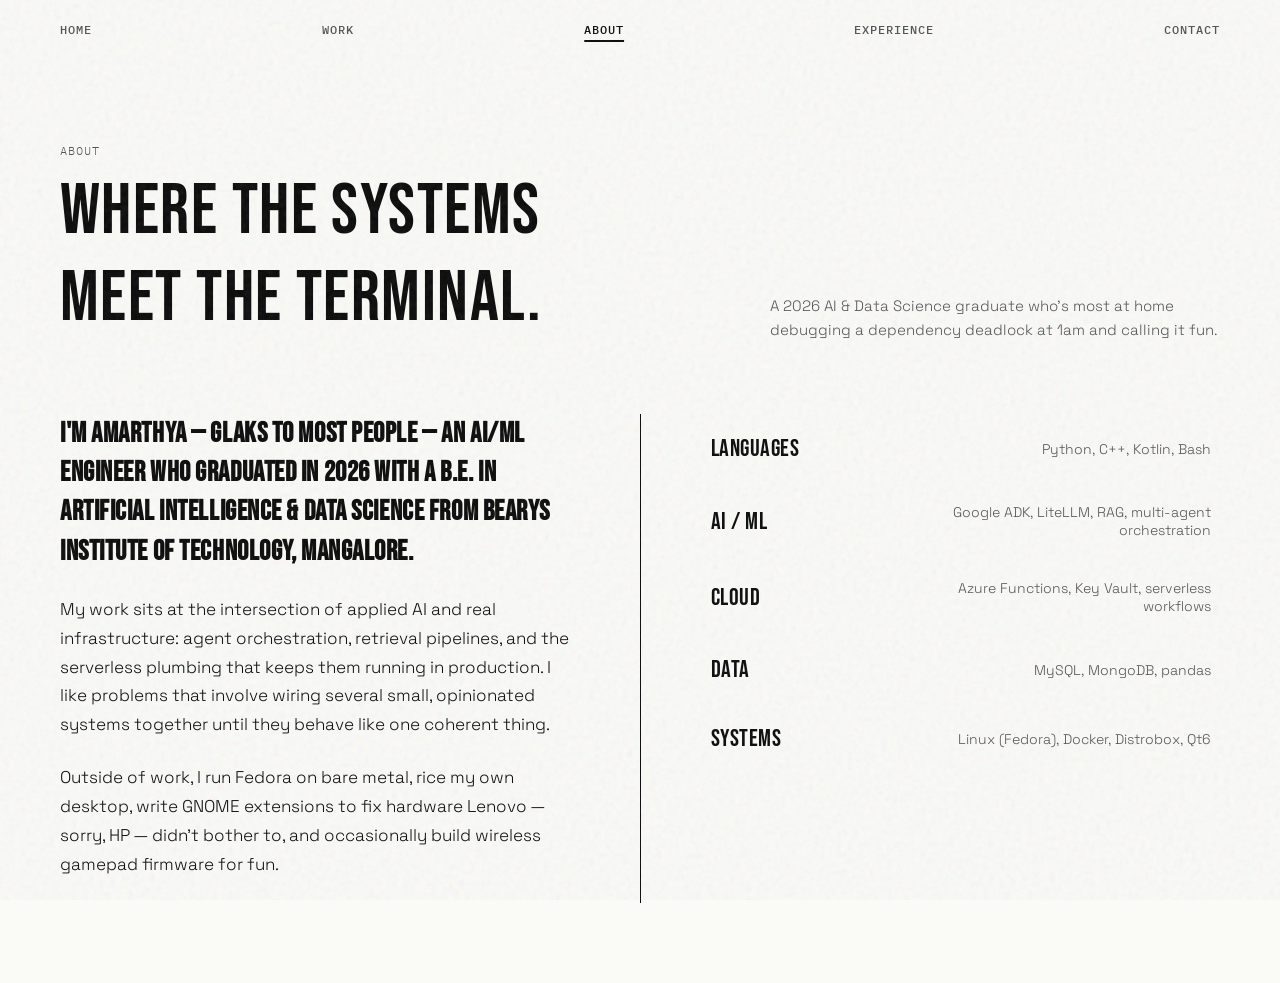
==== about.html @ 0c8e15fa "hide hero motto tagline on desktop viewports, leaving only the name with its springy 3D hover animat" ====
<!DOCTYPE html>
<html lang="en">
<head>
<meta charset="UTF-8">
<meta name="viewport" content="width=device-width, initial-scale=1.0, viewport-fit=cover">
<title>About — Glaks</title>
<meta property="og:title" content="Glaks — About">
<meta property="og:description" content="About Amarthya S. George (Glaks) — AI/ML engineering graduate building systems at Bearys Institute of Technology.">
<meta property="og:type" content="website">
<link rel="preconnect" href="https://fonts.googleapis.com">
<link href="https://fonts.googleapis.com/css2?family=League+Gothic&family=PT+Serif:ital,wght@0,400;0,700;1,400&family=IBM+Plex+Mono:wght@400;500&family=Inter:wght@300;400;500;600&family=Playfair+Display:ital,wght@0,400;0,500;0,600;1,400;1,500&display=swap" rel="stylesheet">
<link rel="stylesheet" href="css/style.css?v=2.1">
<script src="js/main.js" defer></script>
</head>
<body>

<header>
  <nav>
    <div class="nav-mark">Amarthya <span>George</span></div>
    <div class="navlinks">
      <a href="index.html">Home</a>
      <a href="work.html">Work</a>
      <a href="about.html" class="active">About</a>
      <a href="experience.html">Experience</a>
      <a href="contact.html">Contact</a>
      <div class="nav-footer">
        <a href="https://github.com/Amarthya-sg" target="_blank" rel="noopener noreferrer">GitHub</a>
        <a href="https://linkedin.com/in/amarthya-sg" target="_blank" rel="noopener noreferrer">LinkedIn</a>
        <a href="mailto:hello@glaks.dev">Email</a>
      </div>
    </div>
    <button class="menu-btn" aria-label="Toggle navigation menu" aria-expanded="false">
      <span class="menu-line line-top"></span>
      <span class="menu-line line-mid"></span>
      <span class="menu-line line-bot"></span>
    </button>
  </nav>
</header>

<section id="about">
  <div class="sec-head">
    <div>
      <div class="sec-tag">About</div>
      <div class="sec-title">Where the systems<br>meet the terminal.</div>
    </div>
    <p class="sec-desc">A 2026 AI &amp; Data Science graduate who's most at home debugging a dependency deadlock at 1am and calling it fun.</p>
  </div>

  <div class="about-grid">
    <div class="about-copy">
      <p><span class="drop-cap-letter">I</span>'m Amarthya — Glaks to most people — an AI/ML engineer who graduated in 2026 with a B.E. in Artificial Intelligence &amp; Data Science from Bearys Institute of Technology, Mangalore.</p>
      <p>My work sits at the intersection of applied AI and real infrastructure: agent orchestration, retrieval pipelines, and the serverless plumbing that keeps them running in production. I like problems that involve wiring several small, opinionated systems together until they behave like one coherent thing.</p>
      <p>Outside of work, I run Fedora on bare metal, rice my own desktop, write GNOME extensions to fix hardware Lenovo — sorry, HP — didn't bother to, and occasionally build wireless gamepad firmware for fun.</p>
    </div>
    <div class="stack-list">
      <div class="stack-row">
        <span class="name">Languages</span>
        <span class="items">Python, C++, Kotlin, Bash</span>
      </div>
      <div class="stack-row">
        <span class="name">AI / ML</span>
        <span class="items">Google ADK, LiteLLM, RAG, multi-agent orchestration</span>
      </div>
      <div class="stack-row">
        <span class="name">Cloud</span>
        <span class="items">Azure Functions, Key Vault, serverless workflows</span>
      </div>
      <div class="stack-row">
        <span class="name">Data</span>
        <span class="items">MySQL, MongoDB, pandas</span>
      </div>
      <div class="stack-row">
        <span class="name">Systems</span>
        <span class="items">Linux (Fedora), Docker, Distrobox, Qt6</span>
      </div>
    </div>
  </div>
</section>

<footer class="mobile-only-element reveal">
  <span>© 2026 A.S.G.</span>
  <span>Mangaluru, IN</span>
</footer>

</body>
</html>
---- css/style.css ----
@import url('https://fonts.googleapis.com/css2?family=Bebas+Neue&family=Space+Grotesk:wght@300;400;500;600&family=IBM+Plex+Mono:wght@400;500&display=swap');

:root {
  --ink: #0A0A0A;
  --paper: #FAFAF7;
  --paper-alt: #F1F0EB;
  --muted: #525252;
  --body-text: #262626;
  --border: #0A0A0A;
  --border-hairline: #E4E4E0;
  --accent: #FF4500;
}

/* Drop cap reset for desktop viewports */
.drop-cap-letter {
  font-family: inherit !important;
  font-size: inherit !important;
  float: none !important;
  line-height: inherit !important;
  margin: 0 !important;
  color: inherit !important;
  text-transform: none !important;
}

* {
  margin: 0;
  padding: 0;
  box-sizing: border-box;
  border-radius: 0 !important;
  box-shadow: none !important;
}

html {
  scroll-behavior: smooth;
}

body {
  background-color: var(--paper);
  color: var(--ink);
  font-family: 'Space Grotesk', sans-serif;
  font-weight: 300;
  overflow-x: hidden;
  display: flex;
  flex-direction: column;
  min-height: 100vh;
  position: relative;
}

body::before {
  content: "";
  position: fixed;
  inset: 0;
  width: 100%;
  height: 100%;
  opacity: 0.025;
  pointer-events: none;
  z-index: 9999;
  background-image: url("data:image/svg+xml,%3Csvg viewBox='0 0 200 200' xmlns='http://www.w3.org/2000/svg'%3E%3Cfilter id='noiseFilter'%3E%3CfeTurbulence type='fractalNoise' baseFrequency='0.65' numOctaves='3' stitchTiles='stitch'/%3E%3C/filter%3E%3Crect width='100%25' height='100%25' filter='url(%23noiseFilter)'/%3E%3C/svg%3E");
}

.mobile-only-section, .mobile-only-element, .nav-mark {
  display: none;
}

.navlinks a .idx, .nav-footer {
  display: none;
}

/* SCROLL REVEAL */
.reveal {
  opacity: 0;
  transform: translateY(16px);
  transition: opacity 0.7s cubic-bezier(0.19, 1, 0.22, 1), transform 0.7s cubic-bezier(0.19, 1, 0.22, 1);
}

.reveal.in-view {
  opacity: 1;
  transform: translateY(0);
}

@media (prefers-reduced-motion: reduce) {
  .reveal {
    opacity: 1 !important;
    transform: none !important;
    transition: none !important;
  }
}

/* High-density print film grain texture overlay (9% opacity) */
body::before {
  content: "";
  position: fixed;
  inset: 0;
  width: 100%;
  height: 100%;
  opacity: 0.09;
  pointer-events: none;
  z-index: 9999;
  background-image: url("data:image/svg+xml,%3Csvg viewBox='0 0 200 200' xmlns='http://www.w3.org/2000/svg'%3E%3Cfilter id='noiseFilter'%3E%3CfeTurbulence type='fractalNoise' baseFrequency='0.8' numOctaves='3' stitchTiles='stitch'/%3E%3C/filter%3E%3Crect width='100%25' height='100%25' filter='url(%23noiseFilter)'/%3E%3C/svg%3E");
}

/* Global focus outlines */
*:focus {
  outline: none;
}
*:focus-visible {
  outline: 3px solid var(--ink) !important;
  outline-offset: 2px !important;
}

a {
  color: inherit;
  text-decoration: none;
}

.wrap {
  padding: 0 60px;
}

/* Structural outer frame (Removed) */
.frame {
  display: none;
}

/* HEADER & NAVIGATION */
header {
  position: sticky;
  top: 0;
  z-index: 80;
  background: var(--paper);
}

nav {
  display: flex;
  justify-content: space-between;
  align-items: center;
  padding: 22px 60px;
  position: relative;
}

.navlinks {
  display: flex;
  justify-content: space-between;
  width: 100%;
  align-items: center;
}

.navlinks a {
  font-family: 'IBM Plex Mono', monospace;
  font-size: 12px;
  font-weight: 500;
  text-transform: uppercase;
  letter-spacing: 0.08em;
  color: var(--muted);
  position: relative;
  padding-bottom: 4px;
  display: inline-block;
  transition: transform 0.3s cubic-bezier(0.16, 1, 0.3, 1), color 0.2s ease;
}

.navlinks a:hover {
  color: var(--ink);
  transform: translateY(-4px);
}

.navlinks a::after {
  content: '';
  position: absolute;
  left: 0;
  bottom: 0;
  width: 0;
  height: 2px;
  background: var(--ink);
  transition: width 0.2s ease-out;
}

.navlinks a:hover::after {
  width: 100%;
}

.navlinks a.active {
  color: var(--ink);
  text-decoration: underline;
  text-underline-offset: 6px;
  text-decoration-thickness: 2px;
}

.navlinks a.active::after {
  display: none;
}

.nav-cta {
  font-family: 'IBM Plex Mono', monospace;
  font-size: 12px;
  font-weight: 500;
  text-transform: uppercase;
  letter-spacing: 0.08em;
  border: 2px solid var(--border);
  padding: 10px 20px;
  background: transparent;
  color: var(--ink);
  display: inline-block;
  transition: transform 0.3s cubic-bezier(0.16, 1, 0.3, 1), background 0.15s ease, color 0.15s ease;
}

.nav-cta:hover {
  background: var(--ink);
  color: var(--paper);
  transform: translateY(-4px);
}

.menu-btn {
  display: none;
  background: none;
  border: none;
  font-size: 24px;
  cursor: pointer;
  color: var(--ink);
  padding: 12px;
  margin-right: -12px;
  line-height: 1;
  z-index: 101;
}

.nav-cta-mobile {
  display: none;
}

/* LAYOUT & SECTIONS */
section {
  padding: 80px 60px;
  width: 100%;
  position: relative;
  flex: 1;
  display: flex;
  flex-direction: column;
  justify-content: center;
}

.sec-head {
  display: flex;
  justify-content: space-between;
  align-items: flex-end;
  margin-bottom: 56px;
  gap: 24px;
  flex-wrap: wrap;
  padding-bottom: 16px;
}

.sec-tag {
  font-family: 'IBM Plex Mono', monospace;
  font-size: 12px;
  color: var(--muted);
  margin-bottom: 10px;
  letter-spacing: 0.08em;
  text-transform: uppercase;
}

.sec-title {
  font-family: 'Bebas Neue', sans-serif;
  font-size: clamp(2.5rem, 6vw, 4.5rem);
  letter-spacing: 0.02em;
  text-transform: uppercase;
  display: inline-block;
  transition: transform 0.3s cubic-bezier(0.16, 1, 0.3, 1);
  transform-style: preserve-3d;
}

.sec-title:hover {
  transform: translateY(-8px) scale(1.02);
}

.sec-desc {
  max-width: 450px;
  font-size: 15px;
  color: var(--muted);
  line-height: 1.6;
}

/* CENTERED HERO */
.hero-center-container {
  flex: 1;
  display: flex;
  flex-direction: column;
  justify-content: center;
  align-items: center;
  text-align: center;
  padding: 80px 60px;
  min-height: calc(100vh - 160px);
  perspective: 1200px;
  transform-style: preserve-3d;
}

.hero-name {
  font-family: 'Bebas Neue', sans-serif;
  font-size: clamp(3rem, 11vw, 9rem);
  line-height: 0.95;
  letter-spacing: 0.02em;
  text-transform: uppercase;
  color: var(--ink);
  margin-bottom: 24px;
  position: relative;
  transform-style: preserve-3d;
}

.hero-name span {
  display: inline-block;
  transition: transform 0.3s cubic-bezier(0.16, 1, 0.3, 1);
  transform-style: preserve-3d;
}

.hero-name .word {
  display: inline-block;
  white-space: nowrap;
  transform-style: preserve-3d;
}

.hero-name .space {
  display: inline-block;
}

.hero-name span:not(.space):hover {
  transform: translateY(-20px) scale(1.18) translateZ(35px);
}

.hero-name::after {
  content: attr(data-text);
  position: absolute;
  left: 0;
  top: 0;
  width: 100%;
  color: transparent;
  text-shadow: 0 0 16px rgba(10, 10, 10, 0.45);
  transform-origin: 50% 100%;
  transform: rotateX(75deg) scaleY(2.0);
  filter: blur(5px);
  opacity: 0.65;
  pointer-events: none;
  z-index: -1;
}

.hero-motto {
  font-family: 'IBM Plex Mono', monospace;
  font-size: clamp(10px, 2.5vw, 12px);
  text-transform: uppercase;
  letter-spacing: 0.15em;
  color: var(--muted);
  max-width: 720px;
  line-height: 1.65;
}

/* ABOUT SECTION */
.about-grid {
  display: grid;
  grid-template-columns: 1fr 1fr;
  gap: 0;
}

.about-copy {
  max-width: 65ch; /* cap prose lines */
  padding-right: 70px;
}

.about-copy p {
  font-size: 17px;
  line-height: 1.7;
  color: var(--ink);
  margin-bottom: 24px;
}

.about-copy p:first-child {
  font-size: 28px;
  font-weight: 600;
  line-height: 1.4;
  font-family: 'Bebas Neue', sans-serif;
  text-transform: uppercase;
  letter-spacing: 0.02em;
}

.stack-list {
  display: flex;
  flex-direction: column;
  border-left: 1px solid var(--border);
  padding-left: 70px;
}

.stack-row {
  display: grid;
  grid-template-columns: 160px 1fr;
  align-items: center;
  padding: 20px 0;
  gap: 20px;
}

.stack-row .num {
  font-family: 'IBM Plex Mono', monospace;
  font-size: 11px;
  color: var(--muted);
  letter-spacing: 0.08em;
}

.stack-row .name {
  font-family: 'Bebas Neue', sans-serif;
  font-size: 24px;
  text-transform: uppercase;
  letter-spacing: 0.02em;
}

.stack-row .items {
  font-size: 14px;
  color: var(--muted);
  text-align: right;
  max-width: 320px;
}

/* WORK SECTION */
.work-list {
  display: flex;
  flex-direction: column;
  gap: 16px;
}

.work-item {
  display: grid;
  grid-template-columns: auto 1.5fr 2fr 1fr;
  gap: 40px;
  align-items: center;
  padding: 24px 20px;
  transition: background 0.15s ease-out, color 0.15s ease-out;
}

/* Signature Monochrome Instant Inversion on Hover */
.work-item:hover {
  background: var(--ink);
  color: var(--paper);
  transition: none; /* instant hard cut */
}

.work-item:hover .work-desc,
.work-item:hover .work-tags,
.work-item:hover .work-idx {
  color: var(--paper-alt);
}

.work-idx {
  font-family: 'IBM Plex Mono', monospace;
  font-size: 12px;
  color: var(--muted);
  letter-spacing: 0.08em;
}

.work-name {
  font-family: 'Bebas Neue', sans-serif;
  font-size: clamp(1.6rem, 2.4vw, 2.2rem);
  text-transform: uppercase;
  letter-spacing: 0.02em;
  display: flex;
  flex-direction: column;
  gap: 4px;
}

.work-name span {
  font-family: 'IBM Plex Mono', monospace;
  font-size: 11px;
  font-weight: 400;
  color: var(--muted);
  text-transform: uppercase;
  letter-spacing: 0.08em;
}

.work-item:hover .work-name span {
  color: var(--paper-alt);
}

.work-desc {
  font-size: 15px;
  line-height: 1.6;
  color: var(--muted);
  max-width: 55ch;
}

.work-tags {
  display: flex;
  flex-wrap: wrap;
  gap: 8px;
  font-family: 'IBM Plex Mono', monospace;
  font-size: 11px;
  color: var(--muted);
  text-transform: uppercase;
  letter-spacing: 0.08em;
}

.work-tags span::after {
  content: ' /';
  margin-left: 8px;
}

.work-tags span:last-child::after {
  content: '';
}

/* EXPERIENCE SECTION */
.exp-card {
  background: var(--paper-alt);
  padding: 40px;
  margin-bottom: 40px;
}

.exp-top {
  display: flex;
  justify-content: space-between;
  align-items: flex-start;
  margin-bottom: 24px;
  padding-bottom: 16px;
}

.exp-role {
  font-family: 'Bebas Neue', sans-serif;
  font-size: 26px;
  text-transform: uppercase;
  letter-spacing: 0.02em;
  line-height: 1.3;
}

.exp-org {
  font-family: 'IBM Plex Mono', monospace;
  font-size: 12px;
  color: var(--muted);
  text-transform: uppercase;
  letter-spacing: 0.08em;
}

.exp-date {
  font-family: 'IBM Plex Mono', monospace;
  font-size: 12px;
  color: var(--muted);
  letter-spacing: 0.08em;
}

.exp-list {
  list-style: none;
}

.exp-list li {
  font-size: 16px;
  line-height: 1.65;
  margin-bottom: 14px;
  position: relative;
  padding-left: 24px;
}

.exp-list li::before {
  content: '—';
  position: absolute;
  left: 0;
  color: var(--ink);
}

.edu-strip {
  display: grid;
  grid-template-columns: 1fr 1fr;
  gap: 40px;
  padding-top: 40px;
}

.edu-block h4 {
  font-family: 'Bebas Neue', sans-serif;
  font-size: 24px;
  text-transform: uppercase;
  letter-spacing: 0.02em;
  margin-bottom: 8px;
}

.edu-block p {
  font-family: 'IBM Plex Mono', monospace;
  font-size: 12px;
  color: var(--muted);
  text-transform: uppercase;
  letter-spacing: 0.08em;
}

/* CONTACT SECTION */
.contact-wrap {
  text-align: center;
  padding-top: 100px;
  padding-bottom: 100px;
}

.contact-wrap .sec-tag {
  display: flex;
  justify-content: center;
}

.contact-title {
  font-family: 'Bebas Neue', sans-serif;
  font-size: clamp(2.25rem, 8vw, 7rem);
  line-height: 0.95;
  letter-spacing: 0.01em;
  text-transform: uppercase;
  max-width: 850px;
  margin: 0 auto 56px;
  display: inline-block;
  transition: transform 0.3s cubic-bezier(0.16, 1, 0.3, 1);
  transform-style: preserve-3d;
}

.contact-title:hover {
  transform: translateY(-12px) scale(1.02);
}

.contact-links {
  display: flex;
  justify-content: center;
  gap: 24px;
  flex-wrap: wrap;
}

.contact-links a {
  font-family: 'IBM Plex Mono', monospace;
  font-size: 13px;
  font-weight: 500;
  text-transform: uppercase;
  letter-spacing: 0.08em;
  padding: 8px 12px;
  transition: background 0.15s ease, color 0.15s ease;
}

.contact-links a:hover {
  background: var(--ink);
  color: var(--paper);
  transition: none; /* instant inversion */
}

/* RESPONSIVE OVERRIDES */
@media (max-width: 900px) {
  header, nav, .hero, section, .mobile-only-section {
    padding-left: 24px !important;
    padding-right: 24px !important;
  }

  header {
    padding-top: 20px !important;
    padding-bottom: 20px !important;
  }

  section {
    padding-top: 36px !important;
    padding-bottom: 40px !important;
  }

  .mobile-only-section {
    display: block !important;
    border-bottom: 1px solid var(--border-hairline);
    padding-top: var(--space-7) !important;
    padding-bottom: var(--space-7) !important;
  }

  .mobile-only-section:last-of-type {
    border-bottom: none;
  }

  .mobile-only-element {
    display: block !important;
  }

  .mobile-only-element.hero-meta {
    display: flex !important;
  }

  .frame {
    display: none;
  }

  /* Header Branding Mark */
  .nav-mark {
    display: block;
    font-family: 'Playfair Display', serif;
    font-size: 17px;
    font-weight: 500;
    letter-spacing: 0.01em;
  }

  .nav-mark span {
    color: var(--muted-2);
    font-style: italic;
    font-weight: 400;
  }

  /* Fullscreen Overlay Mobile Menu */
  .menu-btn {
    display: flex;
    flex-direction: column;
    justify-content: center;
    align-items: center;
    background: none;
    border: none;
    cursor: pointer;
    color: var(--ink);
    padding: 10px;
    margin-right: -10px;
    z-index: 101;
    width: 44px;
    height: 44px;
    gap: 4px;
  }

  .menu-line {
    display: block;
    width: 22px;
    height: 1.5px;
    background-color: var(--ink);
    transition: transform 0.3s var(--ease), opacity 0.25s ease, background-color 0.3s ease;
  }

  .menu-btn[aria-expanded="true"] .menu-line {
    background-color: var(--ink) !important;
  }

  .menu-btn[aria-expanded="true"] .line-top {
    transform: translateY(5.5px) rotate(45deg);
  }
  .menu-btn[aria-expanded="true"] .line-mid {
    opacity: 0;
  }
  .menu-btn[aria-expanded="true"] .line-bot {
    transform: translateY(-5.5px) rotate(-45deg);
  }

  .navlinks {
    display: none;
    flex-direction: column;
    position: fixed;
    inset: 0;
    width: 100vw;
    height: 100dvh;
    background: var(--paper);
    color: var(--ink);
    justify-content: center;
    z-index: 100;
    padding: 32px;
  }

  .navlinks.active {
    display: flex;
  }

  .navlinks a {
    font-family: 'Playfair Display', serif !important;
    font-weight: 500 !important;
    font-style: italic !important;
    font-size: clamp(2.1rem, 10vw, 3rem) !important;
    letter-spacing: 0 !important;
    color: rgba(10, 10, 10, 0.6) !important;
    padding: 12px 0 !important;
    border-bottom: 1px solid var(--border-hairline) !important;
    position: relative !important;
    text-transform: none !important;
    opacity: 0;
    transform: translateY(12px);
    transition: opacity 0.5s var(--ease), transform 0.5s var(--ease), color 0.2s ease !important;
  }

  .navlinks a:first-of-type {
    padding-top: 0 !important;
  }

  .navlinks.active a {
    opacity: 1 !important;
    transform: translateY(0) !important;
  }

  .navlinks.active a:nth-child(1) { transition-delay: 0.05s !important; }
  .navlinks.active a:nth-child(2) { transition-delay: 0.10s !important; }
  .navlinks.active a:nth-child(3) { transition-delay: 0.15s !important; }
  .navlinks.active a:nth-child(4) { transition-delay: 0.20s !important; }
  .navlinks.active a:nth-child(5) { transition-delay: 0.25s !important; }

  .navlinks a .idx {
    display: none !important;
  }

  .navlinks a.active {
    color: var(--ink) !important;
    text-decoration: underline !important;
    text-underline-offset: 6px !important;
    text-decoration-thickness: 2px !important;
  }

  .nav-footer {
    display: none !important;
  }

  .nav-footer a {
    font-family: 'IBM Plex Mono', monospace;
    font-size: 10.5px;
    text-transform: uppercase;
    letter-spacing: 0.12em;
    color: rgba(255, 255, 255, 0.5);
  }

  /* Section Header Overrides */
  .sec-tag {
    font-family: 'IBM Plex Mono', monospace !important;
    font-size: 10.5px !important;
    color: var(--ink) !important;
    margin-bottom: 16px !important;
    letter-spacing: 0.16em !important;
    text-transform: uppercase !important;
    display: flex !important;
    align-items: center !important;
    gap: 9px !important;
  }

  .sec-tag::before {
    content: '' !important;
    width: 7px !important;
    height: 7px !important;
    background: var(--ink) !important;
    flex-shrink: 0 !important;
    display: inline-block !important;
  }

  .sec-title {
    font-family: 'Playfair Display', serif !important;
    font-weight: 500 !important;
    font-size: clamp(2rem, 8.5vw, 2.9rem) !important;
    letter-spacing: -0.01em !important;
    line-height: 1.12 !important;
    text-transform: none !important;
    transform: none !important;
  }

  .sec-title em {
    font-style: italic !important;
    font-weight: 400 !important;
    color: var(--muted) !important;
  }

  .sec-desc {
    margin-top: 22px !important;
    font-size: 15px !important;
    color: var(--muted) !important;
    line-height: 1.65 !important;
    max-width: 46ch !important;
    font-weight: 300 !important;
  }

  /* Hero Section Overrides */
  @keyframes hero-fade-in {
    from {
      opacity: 0;
      transform: translateY(16px);
    }
    to {
      opacity: 1;
      transform: translateY(0);
    }
  }

  .hero-center-container {
    flex: 1 !important;
    min-height: auto !important;
    display: flex !important;
    flex-direction: column !important;
    justify-content: center !important;
    padding: 48px 28px 8px !important;
    text-align: left !important;
    align-items: flex-start !important;
  }

  .hero-center-container > * {
    animation: hero-fade-in 0.8s cubic-bezier(0.19, 1, 0.22, 1) both;
  }

  .hero-center-container .hero-eyebrow { animation-delay: 0.1s; }
  .hero-center-container .hero-name { animation-delay: 0.2s; }
  .hero-center-container .hero-chips { animation-delay: 0.3s; }
  .hero-center-container .hero-rule { animation-delay: 0.4s; }
  .hero-center-container .hero-motto { animation-delay: 0.5s; }

  .hero-rule, .hero-motto {
    display: none !important;
  }

  .hero-eyebrow {
    display: flex !important;
    font-family: 'IBM Plex Mono', monospace;
    font-size: 11px !important;
    text-transform: uppercase;
    letter-spacing: 0.2em;
    color: var(--muted);
    margin-bottom: 12px;
    align-items: center;
    gap: 9px;
  }

  .hero-chips {
    display: flex !important;
    flex-wrap: wrap;
    gap: 8px;
    margin-top: 16px;
    width: 100%;
  }

  .hero-chips span {
    font-family: 'IBM Plex Mono', monospace;
    font-size: 10px !important;
    text-transform: uppercase;
    letter-spacing: 0.05em;
    color: var(--muted);
    background: var(--paper-alt);
    padding: 4px 8px;
    border: 1px solid var(--border-hairline);
  }
  .hero-eyebrow::before {
    display: none !important;
  }

  .hero-name {
    font-family: 'Bebas Neue', sans-serif !important;
    font-weight: 400 !important;
    font-size: clamp(3.2rem, 15vw, 5.5rem) !important;
    line-height: 0.95 !important;
    letter-spacing: 0.02em !important;
    color: var(--ink) !important;
    text-transform: uppercase !important;
    margin-bottom: 0 !important;
    white-space: normal !important;
    transform: none !important;
    text-shadow: none !important;
  }

  .hero-name span {
    transform: none !important;
  }
  
  .hero-name .word {
    display: inline-block !important;
  }
  
  .hero-name .space {
    display: inline-block !important;
  }

  .hero-name .word:nth-child(5) {
    display: block !important;
  }

  .hero-name .space:nth-child(4) {
    display: none !important;
  }

  .hero-name span:hover {
    transform: none !important;
  }

  .hero-name::after {
    display: none !important;
  }

  .hero-rule {
    display: none !important;
  }

  .hero-motto {
    font-family: 'Inter', sans-serif !important;
    font-size: 16.5px !important;
    line-height: 1.7 !important;
    color: var(--muted) !important;
    max-width: 36ch !important;
    font-weight: 300 !important;
    text-transform: none !important;
    letter-spacing: 0 !important;
    margin-top: 0 !important;
    text-align: left !important;
  }

  .hero-motto strong {
    color: var(--ink);
    font-weight: 500;
  }

  .hero-meta {
    display: flex !important;
    gap: 20px !important;
    margin-top: 24px !important;
    padding-top: 16px !important;
    border-top: 1px solid var(--border-hairline) !important;
    width: 100% !important;
    justify-content: space-between !important;
  }

  .hero-meta-item {
    font-family: 'IBM Plex Mono', monospace;
    text-align: left;
  }

  .hero-meta-item .num {
    font-family: 'Playfair Display', serif;
    font-weight: 500;
    font-size: 24px;
    letter-spacing: -0.01em;
    display: block;
  }

  .hero-meta-item .label {
    font-size: 9.5px;
    color: var(--muted-2);
    text-transform: uppercase;
    letter-spacing: 0.06em;
    margin-top: 5px;
    display: block;
    white-space: nowrap !important;
  }

  .hero-scroll-cue {
    display: none !important;
  }

  /* About Section overrides */
  .about-grid {
    grid-template-columns: 1fr;
    gap: 40px;
  }

  .about-copy p {
    font-size: 16px !important;
    line-height: 1.75 !important;
    color: var(--muted) !important;
    margin-bottom: 22px !important;
    font-weight: 300 !important;
  }

  .about-copy p strong {
    color: var(--ink);
    font-weight: 600;
  }

  .about-copy p:first-child {
    font-family: 'Inter', sans-serif !important;
    font-size: 18px !important;
    font-weight: 300 !important;
    line-height: 1.65 !important;
    color: var(--muted) !important;
    letter-spacing: 0 !important;
    text-transform: none !important;
  }

  .about-copy {
    padding-right: 0 !important;
  }

  .stack-list {
    margin-top: var(--space-6);
    display: flex;
    flex-direction: column;
    border-left: none !important;
    padding-left: 0 !important;
  }

  .stack-row {
    display: grid !important;
    grid-template-columns: 92px 1fr !important;
    gap: 16px !important;
    padding: 19px 0 !important;
    border-top: 1px solid var(--border-hairline) !important;
  }

  .stack-list .stack-row:last-child {
    border-bottom: 1px solid var(--border-hairline) !important;
  }

  .stack-row .name {
    font-family: 'IBM Plex Mono', monospace !important;
    font-size: 10.5px !important;
    text-transform: uppercase !important;
    letter-spacing: 0.08em !important;
    color: var(--muted-2) !important;
    padding-top: 3px !important;
  }

  .stack-row .items {
    font-size: 14.5px !important;
    line-height: 1.6 !important;
    color: var(--ink) !important;
    font-weight: 400 !important;
    text-align: left !important;
  }

  /* Work Section Overrides */
  .work-list {
    display: flex;
    flex-direction: column;
  }

  .work-item {
    display: block !important;
    padding: 32px 0 !important;
    border-top: 1px solid var(--border-hairline) !important;
    position: relative !important;
    transition: padding-left 0.3s var(--ease), background-color 0.3s var(--ease) !important;
    grid-template-columns: none !important;
    background: transparent !important;
    color: var(--ink) !important;
  }

  .work-list .work-item:last-child {
    border-bottom: 1px solid var(--border-hairline) !important;
  }

  .work-item:hover {
    background: transparent !important;
    color: var(--ink) !important;
  }

  .work-item:active {
    padding-left: 12px !important;
    background: var(--paper-alt) !important;
  }

  .work-idx {
    font-family: 'IBM Plex Mono', monospace !important;
    font-size: 10.5px !important;
    color: var(--muted-2) !important;
    letter-spacing: 0.06em !important;
    display: block !important;
    margin-bottom: 12px !important;
  }

  .work-name {
    font-family: 'Playfair Display', serif !important;
    font-weight: 500 !important;
    font-size: clamp(1.3rem, 5.2vw, 1.55rem) !important;
    letter-spacing: -0.005em !important;
    line-height: 1.25 !important;
    margin-bottom: 14px !important;
    text-transform: none !important;
    display: flex !important;
    flex-direction: column !important;
    gap: 4px !important;
  }

  .work-name span {
    font-family: 'IBM Plex Mono', monospace !important;
    font-size: 9.5px !important;
    font-weight: 400 !important;
    color: var(--accent) !important;
    text-transform: uppercase !important;
    letter-spacing: 0.1em !important;
  }

  .work-desc {
    font-size: 14.5px !important;
    line-height: 1.65 !important;
    color: var(--muted) !important;
    max-width: 56ch !important;
    margin-bottom: 18px !important;
    font-weight: 300 !important;
  }

  .work-tags {
    display: flex !important;
    flex-wrap: wrap !important;
    gap: 8px !important;
    font-family: 'IBM Plex Mono', monospace !important;
    font-size: 10px !important;
    color: var(--muted) !important;
    text-transform: uppercase !important;
    letter-spacing: 0.06em !important;
  }

  .work-tags span {
    border: 1px solid var(--border-soft) !important;
    padding: 6px 11px !important;
  }

  .work-tags span::after {
    content: none !important;
  }

  /* Experience Section Overrides */
  .exp-card {
    border: 1px solid var(--border-soft) !important;
    padding: 30px 26px !important;
    margin-bottom: 22px !important;
    background: var(--paper-alt) !important;
  }

  .exp-top {
    display: flex !important;
    flex-direction: row !important;
    justify-content: space-between !important;
    align-items: flex-start !important;
    margin-bottom: 22px !important;
    padding-bottom: 20px !important;
    border-bottom: 1px solid var(--border-soft) !important;
    gap: 16px !important;
  }

  .exp-role {
    font-family: 'Playfair Display', serif !important;
    font-weight: 500 !important;
    font-size: 20px !important;
    letter-spacing: -0.005em !important;
    line-height: 1.3 !important;
    margin-bottom: 6px !important;
    text-transform: none !important;
  }

  .exp-org {
    font-family: 'IBM Plex Mono', monospace !important;
    font-size: 11.5px !important;
    color: var(--muted) !important;
    text-transform: uppercase !important;
  }

  .exp-date {
    font-family: 'IBM Plex Mono', monospace !important;
    font-size: 10.5px !important;
    color: var(--muted-2) !important;
    text-transform: uppercase !important;
    letter-spacing: 0.06em !important;
    margin-top: 12px !important;
    display: inline-block !important;
  }

  .exp-list li {
    font-size: 14.5px !important;
    line-height: 1.65 !important;
    margin-bottom: 13px !important;
    padding-left: 20px !important;
    position: relative !important;
    color: var(--ink) !important;
    font-weight: 300 !important;
  }

  .exp-list li::before {
    content: '' !important;
    position: absolute !important;
    left: 0 !important;
    top: 9px !important;
    width: 6px !important;
    height: 1px !important;
    background: var(--accent) !important;
  }

  .edu-strip {
    display: flex !important;
    flex-direction: column !important;
    gap: 26px !important;
    margin-top: var(--space-5) !important;
    grid-template-columns: none !important;
  }

  .edu-block {
    padding-top: 20px !important;
    border-top: 1px solid var(--border-hairline) !important;
  }

  .edu-block h4 {
    font-family: 'Playfair Display', serif !important;
    font-weight: 500 !important;
    font-size: 16px !important;
    letter-spacing: -0.005em !important;
    margin-bottom: 7px !important;
    text-transform: none !important;
  }

  .edu-block p {
    font-family: 'IBM Plex Mono', monospace !important;
    font-size: 11px !important;
    color: var(--muted-2) !important;
    letter-spacing: 0.02em !important;
    text-transform: none !important;
  }

  /* Contact Section Overrides */
  .contact-wrap {
    padding-top: var(--space-7) !important;
    padding-bottom: var(--space-7) !important;
    text-align: left !important;
  }

  .contact-wrap .sec-tag {
    display: flex !important;
    justify-content: flex-start !important;
  }

  .contact-title {
    font-family: 'Playfair Display', serif !important;
    font-weight: 500 !important;
    font-size: clamp(2.1rem, 9.5vw, 3.2rem) !important;
    line-height: 1.15 !important;
    letter-spacing: -0.01em !important;
    margin-bottom: var(--space-6) !important;
    text-transform: none !important;
    transform: none !important;
  }

  .contact-title em {
    font-style: italic !important;
    font-weight: 400 !important;
    color: var(--accent) !important;
  }

  .contact-links {
    display: flex !important;
    flex-direction: column !important;
    gap: 0 !important;
  }

  .contact-links a {
    font-family: 'Inter', sans-serif !important;
    font-weight: 500 !important;
    font-size: 18px !important;
    letter-spacing: -0.005em !important;
    padding: 21px 4px !important;
    border-top: 1px solid var(--border-hairline) !important;
    display: flex !important;
    justify-content: space-between !important;
    align-items: center !important;
    text-transform: none !important;
    border-radius: 0 !important;
    background: transparent !important;
    color: var(--ink) !important;
  }

  .contact-links a:last-child {
    border-bottom: 1px solid var(--border-hairline) !important;
  }

  .contact-links a:hover {
    background: transparent !important;
    color: var(--ink) !important;
  }

  .contact-links a:active {
    color: var(--accent) !important;
    padding-left: 8px !important;
  }

  /* Short About summary on mobile landing page */
  .short-about {
    display: none;
  }
  
  .short-about.mobile-only-element {
    display: block !important;
    margin-top: 0 !important;
    padding: 32px 28px 0 !important;
    border-top: 1px solid var(--border-hairline);
    width: 100%;
    box-sizing: border-box !important;
  }
  
  .short-about.reveal.in-view {
    transition-delay: 0.15s !important;
  }
  
  .short-about p.bio-hook {
    font-size: 17px !important;
    line-height: 1.6 !important;
    font-weight: 400 !important;
    color: var(--ink) !important;
    margin-bottom: 16px !important;
  }
  
  .short-about p.bio-detail {
    font-size: 14px !important;
    line-height: 1.7 !important;
    color: var(--muted) !important;
    font-weight: 300 !important;
    margin-bottom: 0 !important;
  }
  
  .short-about p strong {
    color: var(--ink);
    font-weight: 500;
  }
  
  /* Bottom navigation cards on mobile landing page */
  .bottom-nav-grid {
    display: none;
  }
  
  .bottom-nav-grid.mobile-only-element {
    display: grid !important;
    grid-template-columns: 1fr 1fr;
    gap: 16px;
    margin-top: 32px !important;
    margin-bottom: 24px !important;
    width: 100%;
    padding-left: 28px !important;
    padding-right: 28px !important;
    box-sizing: border-box !important;
  }
  
  .bottom-nav-grid.reveal.in-view {
    transition-delay: 0.3s !important;
  }
  
  .bottom-nav-card {
    border: 2px solid var(--ink) !important;
    background: var(--paper) !important;
    padding: 20px 12px !important;
    display: flex;
    flex-direction: column;
    justify-content: center;
    align-items: center;
    height: 96px !important;
    min-height: auto !important;
    box-shadow: 5px 5px 0px var(--ink) !important;
    transition: transform 0.2s cubic-bezier(0.16, 1, 0.3, 1), box-shadow 0.2s cubic-bezier(0.16, 1, 0.3, 1), background-color 0.2s ease;
    border-radius: 0px !important;
    text-align: center;
  }
  
  .bottom-nav-card:hover {
    background-color: var(--ink) !important;
    border-color: var(--ink) !important;
    box-shadow: none !important;
    transform: translateY(-2px) !important;
  }
  
  .bottom-nav-card:hover .title {
    color: var(--paper) !important;
  }

  .bottom-nav-card:active {
    transform: scale(0.96) !important;
    box-shadow: 2px 2px 0px var(--ink) !important;
    background: var(--paper-alt) !important;
  }
  

  
  .bottom-nav-card .title {
    font-family: 'Space Grotesk', sans-serif !important;
    font-weight: 500 !important;
    font-size: 15px !important;
    color: var(--ink);
    margin-top: 0;
    white-space: nowrap !important;
    transition: color 0.2s ease;
  }

  /* Mobile footer spacing */
  footer.mobile-only-element {
    display: flex !important;
    justify-content: space-between;
    font-family: 'IBM Plex Mono', monospace;
    font-size: 10px;
    color: var(--muted-2);
    text-transform: uppercase;
    letter-spacing: 0.1em;
    padding: 30px 0 46px !important;
    border-top: 1px solid var(--border-hairline);
    width: 100%;
  }

  /* Even spacing layout for mobile home page body */
  body.home-page {
    display: flex !important;
    flex-direction: column !important;
    min-height: 100dvh !important;
    justify-content: flex-start !important;
    padding: 0 0 32px 0 !important;
    box-sizing: border-box !important;
  }

  /* ==========================================================================
     Tabloid Newspaper Editorial Redesign (Mobile Only Overrides)
     ========================================================================== */

  /* Section Header Overrides */
  .sec-head {
    margin-bottom: 28px !important;
    padding-bottom: 8px !important;
  }

  .sec-title {
    font-family: 'League Gothic', sans-serif !important;
    font-size: clamp(3rem, 11vw, 4.2rem) !important;
    letter-spacing: -0.01em !important;
    line-height: 0.95 !important;
    text-transform: uppercase !important;
    transform: none !important;
  }

  .sec-title em {
    font-style: normal !important;
    font-weight: normal !important;
    color: var(--accent) !important;
  }

  .sec-desc {
    margin-top: 22px !important;
    font-family: 'PT Serif', Georgia, serif !important;
    font-size: 15px !important;
    color: var(--ink) !important;
    line-height: 1.5 !important;
    max-width: 46ch !important;
    font-weight: 400 !important;
  }

  /* Hero Section Overrides */
  .hero-center-container {
    flex: 1 !important;
    min-height: auto !important;
    display: flex !important;
    flex-direction: column !important;
    justify-content: center !important;
    padding: 16px 0 8px !important;
    text-align: left !important;
    align-items: flex-start !important;
  }

  .hero-eyebrow {
    display: block !important;
    font-family: 'IBM Plex Mono', monospace !important;
    font-size: 11px !important;
    text-transform: uppercase !important;
    letter-spacing: 0.16em !important;
    color: var(--ink) !important;
    padding: 8px 0 !important;
    border-top: 1px solid var(--ink) !important;
    border-bottom: 1px solid var(--ink) !important;
    margin-bottom: 20px !important;
    width: 100% !important;
    text-align: left !important;
  }

  .hero-name {
    font-family: 'League Gothic', sans-serif !important;
    font-size: clamp(3.8rem, 10vw, 8.2rem) !important;
    line-height: 0.85 !important;
    letter-spacing: -0.01em !important;
    text-transform: uppercase !important;
    color: var(--ink) !important;
    text-align: left !important;
    margin-bottom: 16px !important;
    text-shadow: none !important;
    filter: none !important;
  }

  .hero-name span, .hero-name .word {
    display: inline !important;
    transform: none !important;
    transition: none !important;
    text-shadow: none !important;
  }

  .hero-name::after {
    display: none !important;
  }

  .hero-chips {
    display: flex !important;
    flex-wrap: wrap !important;
    gap: 10px !important;
    margin-bottom: 24px !important;
    font-family: 'IBM Plex Mono', monospace !important;
    font-size: 11px !important;
    text-transform: uppercase !important;
    letter-spacing: 0.08em !important;
    color: var(--ink) !important;
  }

  .hero-chips span {
    border: none !important;
    background: transparent !important;
    color: var(--ink) !important;
    padding: 0 !important;
    font-weight: 500 !important;
  }

  .hero-chips span:not(:last-child)::after {
    content: " ·" !important;
    margin-left: 10px !important;
    color: var(--accent) !important;
    display: inline-block !important;
  }

  .short-about {
    display: block !important;
    margin-top: 24px !important;
    padding: 24px 0 0 0 !important;
    border-top: 1px solid var(--border-hairline) !important;
    width: 100% !important;
    box-sizing: border-box !important;
  }

  .short-about p.bio-hook {
    font-family: 'PT Serif', Georgia, serif !important;
    font-size: 17px !important;
    line-height: 1.5 !important;
    font-weight: 700 !important;
    color: var(--ink) !important;
    margin-bottom: 16px !important;
  }

  .short-about p.bio-detail {
    font-family: 'PT Serif', Georgia, serif !important;
    font-size: 14.5px !important;
    line-height: 1.6 !important;
    font-weight: 400 !important;
    color: var(--muted) !important;
    margin-bottom: 0 !important;
  }

  .short-about p strong {
    font-weight: 700 !important;
    color: var(--ink) !important;
  }

  .bottom-nav-grid {
    display: flex !important;
    flex-direction: column !important;
    width: 100% !important;
    margin-top: 28px !important;
    gap: 0 !important;
  }

  .bottom-nav-card {
    border: none !important;
    background: transparent !important;
    padding: 14px 0 !important;
    border-bottom: 1px solid var(--ink) !important;
    display: flex !important;
    justify-content: space-between !important;
    align-items: center !important;
    text-align: left !important;
    min-height: auto !important;
    height: auto !important;
    box-shadow: none !important;
  }

  .bottom-nav-card:first-child {
    border-top: 1px solid var(--ink) !important;
  }

  .bottom-nav-card .title {
    font-family: 'IBM Plex Mono', monospace !important;
    font-weight: 700 !important;
    font-size: 13px !important;
    text-transform: uppercase !important;
    letter-spacing: 0.08em !important;
    color: var(--ink) !important;
    transition: color 0.2s ease, transform 0.2s ease !important;
  }

  .bottom-nav-card:hover {
    transform: translateX(4px) !important;
  }

  .bottom-nav-card:hover .title {
    color: var(--accent) !important;
  }

  .bottom-nav-card:active .title {
    color: var(--accent) !important;
  }

  /* About Section Overrides */
  .about-copy p {
    font-family: 'PT Serif', Georgia, serif !important;
    font-size: 15.5px !important;
    line-height: 1.6 !important;
    color: var(--ink) !important;
    margin-bottom: 22px !important;
    font-weight: 400 !important;
  }

  .about-copy p strong {
    color: var(--ink) !important;
    font-weight: 700 !important;
  }

  .about-copy p:first-child {
    font-family: 'PT Serif', Georgia, serif !important;
    font-size: 18px !important;
    font-weight: 700 !important;
    line-height: 1.5 !important;
    color: var(--ink) !important;
    letter-spacing: 0 !important;
    text-transform: none !important;
  }

  .stack-list {
    margin-top: 24px !important;
  }

  /* Work Section Overrides */
  .work-list {
    display: flex !important;
    flex-direction: column !important;
  }

  .work-item {
    display: block !important;
    padding: 20px 0 !important;
    border-top: 1px solid var(--border-hairline) !important;
    position: relative !important;
    grid-template-columns: none !important;
    background: transparent !important;
    color: var(--ink) !important;
  }

  .work-list .work-item:last-child {
    border-bottom: 1px solid var(--border-hairline) !important;
  }

  .work-item:hover {
    background: transparent !important;
    color: var(--ink) !important;
  }

  .work-item:active {
    background: transparent !important;
  }

  .work-idx {
    font-family: 'IBM Plex Mono', monospace !important;
    font-size: 11px !important;
    color: var(--muted) !important;
    letter-spacing: 0.06em !important;
    display: block !important;
    margin-bottom: 2px !important;
  }

  .work-name {
    font-family: 'League Gothic', sans-serif !important;
    font-weight: normal !important;
    font-size: 26px !important;
    letter-spacing: 0.02em !important;
    line-height: 1.0 !important;
    margin-bottom: 8px !important;
    text-transform: uppercase !important;
    display: flex !important;
    flex-direction: column !important;
    gap: 4px !important;
  }

  .work-name span {
    font-family: 'IBM Plex Mono', monospace !important;
    font-size: 9.5px !important;
    font-weight: 500 !important;
    color: var(--accent) !important;
    text-transform: uppercase !important;
    letter-spacing: 0.1em !important;
  }

  .work-desc {
    font-family: 'PT Serif', Georgia, serif !important;
    font-size: 14px !important;
    line-height: 1.55 !important;
    color: var(--ink) !important;
    max-width: 56ch !important;
    margin-bottom: 12px !important;
    font-weight: 400 !important;
  }

  .work-tags {
    display: flex !important;
    flex-wrap: wrap !important;
    gap: 8px !important;
    font-family: 'IBM Plex Mono', monospace !important;
    font-size: 10px !important;
    color: var(--ink) !important;
    text-transform: uppercase !important;
    letter-spacing: 0.06em !important;
  }

  .work-tags span {
    border: none !important;
    background-color: transparent !important;
    color: var(--ink) !important;
    padding: 0 !important;
    font-weight: 500 !important;
  }

  .work-tags span:not(:last-child)::after {
    content: " ·" !important;
    margin-left: 8px !important;
    color: var(--accent) !important;
    display: inline-block !important;
  }

  /* Experience Section Overrides */
  .exp-card {
    background: transparent !important;
    border: none !important;
    border-top: 1px solid var(--ink) !important;
    padding: 20px 0 0 0 !important;
    margin-bottom: 32px !important;
  }

  .exp-top {
    display: flex !important;
    flex-direction: row !important;
    justify-content: space-between !important;
    align-items: flex-start !important;
    margin-bottom: 22px !important;
    padding-bottom: 20px !important;
    border-bottom: 1px solid var(--border-hairline) !important;
    gap: 16px !important;
  }

  .exp-role {
    font-family: 'League Gothic', sans-serif !important;
    font-weight: normal !important;
    font-size: 26px !important;
    letter-spacing: 0.02em !important;
    line-height: 1.0 !important;
    margin-bottom: 6px !important;
    text-transform: uppercase !important;
  }

  .exp-list li {
    font-family: 'PT Serif', Georgia, serif !important;
    font-size: 14px !important;
    line-height: 1.55 !important;
    margin-bottom: 13px !important;
    padding-left: 20px !important;
    position: relative !important;
    color: var(--ink) !important;
    font-weight: 400 !important;
  }

  /* Education Overrides */
  .edu-block h4 {
    font-family: 'League Gothic', sans-serif !important;
    font-weight: normal !important;
    font-size: 22px !important;
    letter-spacing: 0.02em !important;
    line-height: 1.0 !important;
    margin-bottom: 7px !important;
    text-transform: uppercase !important;
  }

  /* Contact Overrides */
  .contact-title {
    font-family: 'League Gothic', sans-serif !important;
    font-weight: normal !important;
    font-size: clamp(3rem, 11vw, 4.2rem) !important;
    line-height: 0.95 !important;
    letter-spacing: -0.01em !important;
    margin-bottom: var(--space-6) !important;
    text-transform: uppercase !important;
    transform: none !important;
  }

  /* Newspaper Drop Cap Override */
  .drop-cap-letter {
    font-family: 'League Gothic', sans-serif !important;
    font-size: clamp(4.4rem, 11vw, 5.8rem) !important;
    float: left !important;
    line-height: 0.7 !important;
    margin-top: 0px !important;
    margin-right: 4px !important;
    color: var(--accent) !important;
    font-weight: normal !important;
    text-transform: uppercase !important;
  }
}

/* REDUCED MOTION OVERRIDES */
@media (prefers-reduced-motion: reduce) {
  * {
    animation-delay: 0s !important;
    animation-duration: 0s !important;
    animation-iteration-count: 1 !important;
    transition-duration: 0s !important;
    scroll-behavior: auto !important;
  }
  
  .navlinks a::after {
    display: none !important;
  }
}

/* CUSTOM TRAILING MOUSE EFFECT */
@media (pointer: fine) {
  .custom-cursor {
    display: block;
    position: fixed;
    top: -16px;
    left: -16px;
    width: 32px;
    height: 32px;
    border: 1px solid var(--ink);
    background: transparent;
    border-radius: 50% !important;
    pointer-events: none;
    z-index: 99999;
    opacity: 0;
    transition: width 0.25s cubic-bezier(0.16, 1, 0.3, 1), 
                height 0.25s cubic-bezier(0.16, 1, 0.3, 1), 
                top 0.25s cubic-bezier(0.16, 1, 0.3, 1), 
                left 0.25s cubic-bezier(0.16, 1, 0.3, 1),
                background 0.25s ease,
                opacity 0.2s ease;
  }

  .custom-cursor.hover {
    width: 56px;
    height: 56px;
    top: -28px;
    left: -28px;
    background: rgba(10, 10, 10, 0.04);
  }
}

@media (pointer: coarse) {
  .custom-cursor {
    display: none;
  }
}
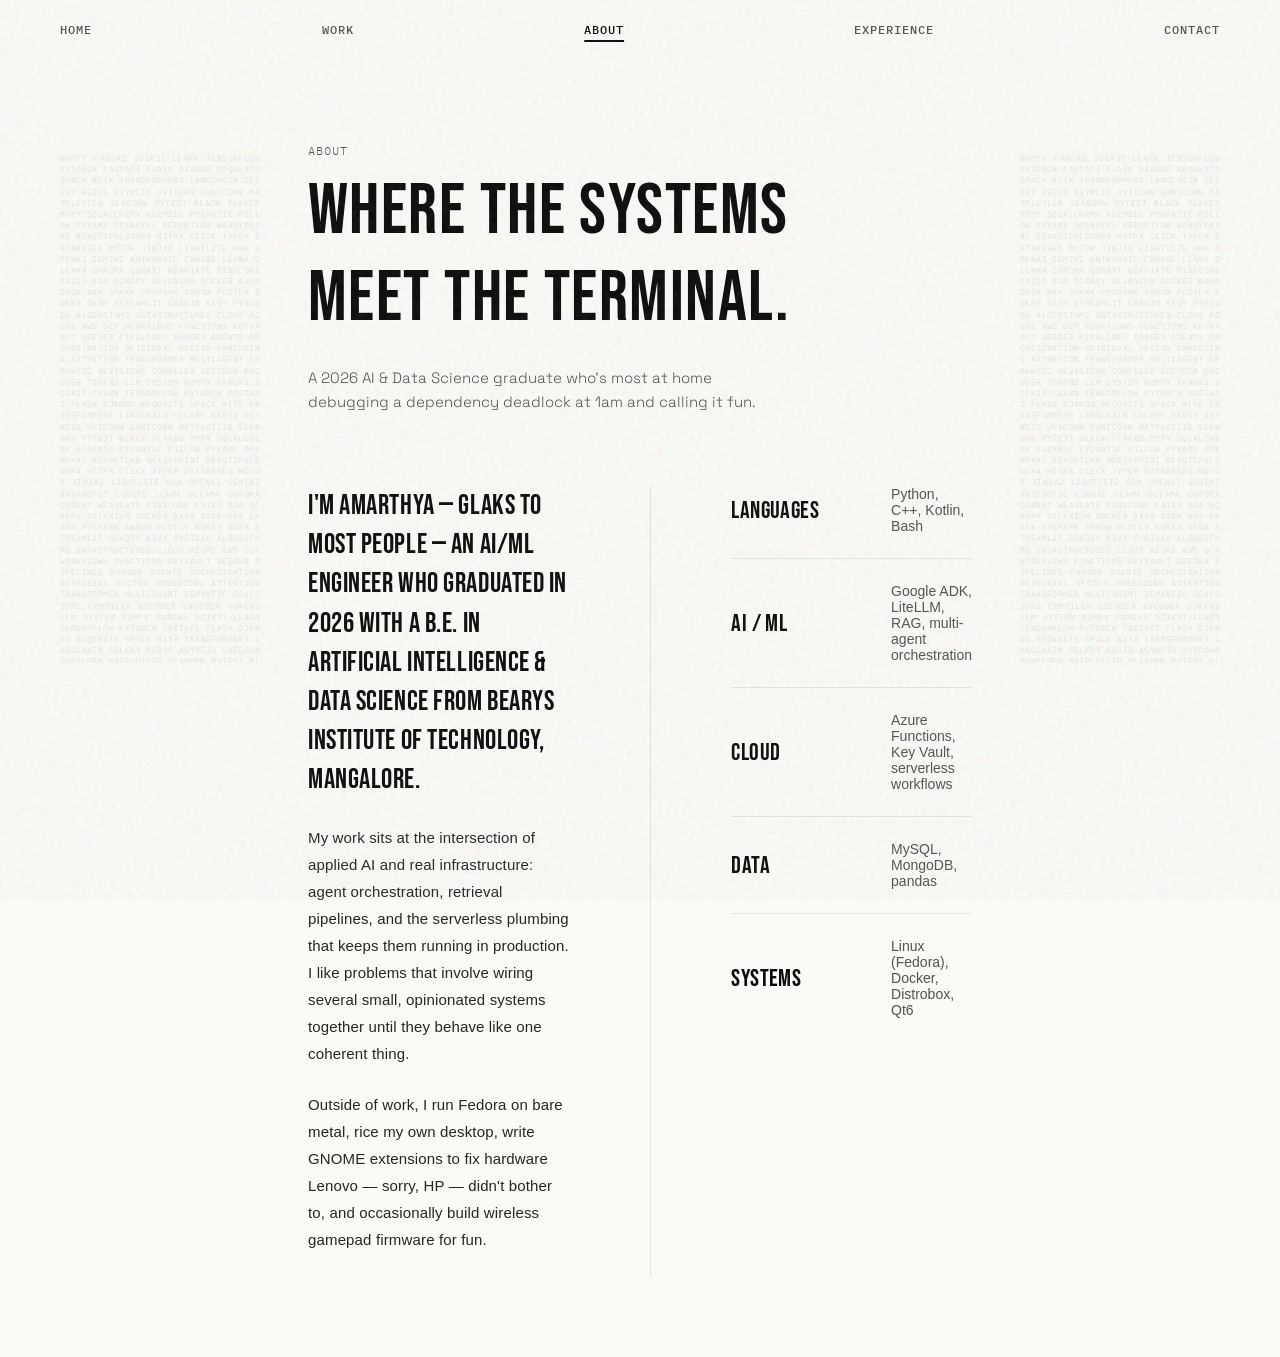
==== commit 6eeee267: "recreate editorial print wrapping around layout with Python library watermark columns on PC pages" ====
--- a/about.html
+++ b/about.html
@@ -9,7 +9,8 @@
 <meta property="og:type" content="website">
 <link rel="preconnect" href="https://fonts.googleapis.com">
 <link href="https://fonts.googleapis.com/css2?family=League+Gothic&family=PT+Serif:ital,wght@0,400;0,700;1,400&family=IBM+Plex+Mono:wght@400;500&family=Inter:wght@300;400;500;600&family=Playfair+Display:ital,wght@0,400;0,500;0,600;1,400;1,500&display=swap" rel="stylesheet">
-<link rel="stylesheet" href="css/style.css?v=2.1">
+<link rel="stylesheet" href="css/desktop.css?v=3.0" media="screen and (min-width: 901px)">
+<link rel="stylesheet" href="css/mobile.css?v=3.0" media="screen and (max-width: 900px)">
 <script src="js/main.js" defer></script>
 </head>
 <body>
@@ -37,8 +38,10 @@
   </nav>
 </header>
 
-<section id="about">
-  <div class="sec-head">
+<section id="about" class="typo-layout">
+  <div class="lib-column left-lib-col" aria-hidden="true">NUMPY PANDAS SCIKIT-LEARN TENSORFLOW PYTORCH FASTAPI FLASK DJANGO REQUESTS SPACY NLTK TRANSFORMERS LANGCHAIN CELERY REDIS ASYNCIO UVICORN GUNICORN MATPLOTLIB SEABORN PYTEST BLACK FLAKE8 MYPY SQLALCHEMY ALEMBIC PYDANTIC PILLOW PYYAML OPENPYXL REPORTLAB WEASYPRINT BEAUTIFULSOUP4 HTTPX CLICK TYPER DATABASES MOTOR JINJA2 LIGHTLITE ADK OPENAI GEMINI ANTHROPIC COHERE LLAMA OLLAMA CHROMA QDRANT WEAVIATE PINECONE FAISS BS4 SCRAPY SELENIUM DOCKER BASH DASK RAY SPARK PYSPARK ARROW PLOTLY BOKEH DASH STREAMLIT GRADIO KIVY PYSIDE6 ALGORITHMS DATASTRUCTURES CLOUD AZURE AWS GCP WORKFLOWS FUNCTIONS KEYVAULT SEEDER PIPELINES PARSER AGENTS ORCHESTRATION RETRIEVAL VECTOR EMBEDDING ATTENTION TRANSFORMER MULTIAGENT SEMANTIC REVISIONS COMPILER DECODER ENCODER TOKENS LLM SYSTEM NUMPY PANDAS SCIKIT-LEARN TENSORFLOW PYTORCH FASTAPI FLASK DJANGO REQUESTS SPACY NLTK TRANSFORMERS LANGCHAIN CELERY REDIS ASYNCIO UVICORN GUNICORN MATPLOTLIB SEABORN PYTEST BLACK FLAKE8 MYPY SQLALCHEMY ALEMBIC PYDANTIC PILLOW PYYAML OPENPYXL REPORTLAB WEASYPRINT BEAUTIFULSOUP4 HTTPX CLICK TYPER DATABASES MOTOR JINJA2 LIGHTLITE ADK OPENAI GEMINI ANTHROPIC COHERE LLAMA OLLAMA CHROMA QDRANT WEAVIATE PINECONE FAISS BS4 SCRAPY SELENIUM DOCKER BASH DASK RAY SPARK PYSPARK ARROW PLOTLY BOKEH DASH STREAMLIT GRADIO KIVY PYSIDE6 ALGORITHMS DATASTRUCTURES CLOUD AZURE AWS GCP WORKFLOWS FUNCTIONS KEYVAULT SEEDER PIPELINES PARSER AGENTS ORCHESTRATION RETRIEVAL VECTOR EMBEDDING ATTENTION TRANSFORMER MULTIAGENT SEMANTIC REVISIONS COMPILER DECODER ENCODER TOKENS LLM SYSTEM NUMPY PANDAS SCIKIT-LEARN TENSORFLOW PYTORCH FASTAPI FLASK DJANGO REQUESTS SPACY NLTK TRANSFORMERS LANGCHAIN CELERY REDIS ASYNCIO UVICORN GUNICORN MATPLOTLIB SEABORN PYTEST BLACK FLAKE8 MYPY SQLALCHEMY ALEMBIC PYDANTIC PILLOW PYYAML OPENPYXL REPORTLAB WEASYPRINT BEAUTIFULSOUP4 HTTPX CLICK TYPER DATABASES MOTOR JINJA2 LIGHTLITE ADK OPENAI GEMINI ANTHROPIC COHERE LLAMA OLLAMA CHROMA QDRANT WEAVIATE PINECONE FAISS BS4 SCRAPY SELENIUM DOCKER BASH DASK RAY SPARK PYSPARK ARROW PLOTLY BOKEH DASH STREAMLIT GRADIO KIVY PYSIDE6 ALGORITHMS DATASTRUCTURES CLOUD AZURE AWS GCP WORKFLOWS FUNCTIONS KEYVAULT SEEDER PIPELINES PARSER AGENTS ORCHESTRATION RETRIEVAL VECTOR EMBEDDING ATTENTION TRANSFORMER MULTIAGENT SEMANTIC REVISIONS COMPILER DECODER ENCODER TOKENS LLM SYSTEM NUMPY PANDAS SCIKIT-LEARN TENSORFLOW PYTORCH FASTAPI FLASK DJANGO REQUESTS SPACY NLTK TRANSFORMERS LANGCHAIN CELERY REDIS ASYNCIO UVICORN GUNICORN MATPLOTLIB SEABORN PYTEST BLACK FLAKE8 MYPY SQLALCHEMY ALEMBIC PYDANTIC PILLOW PYYAML OPENPYXL REPORTLAB WEASYPRINT BEAUTIFULSOUP4 HTTPX CLICK TYPER DATABASES MOTOR JINJA2 LIGHTLITE ADK OPENAI GEMINI ANTHROPIC COHERE LLAMA OLLAMA CHROMA QDRANT WEAVIATE PINECONE FAISS BS4 SCRAPY SELENIUM DOCKER BASH DASK RAY SPARK PYSPARK ARROW PLOTLY BOKEH DASH STREAMLIT GRADIO KIVY PYSIDE6 ALGORITHMS DATASTRUCTURES CLOUD AZURE AWS GCP WORKFLOWS FUNCTIONS KEYVAULT SEEDER PIPELINES PARSER AGENTS ORCHESTRATION RETRIEVAL VECTOR EMBEDDING ATTENTION TRANSFORMER MULTIAGENT SEMANTIC REVISIONS COMPILER DECODER ENCODER TOKENS LLM SYSTEM NUMPY PANDAS SCIKIT-LEARN TENSORFLOW PYTORCH FASTAPI FLASK DJANGO REQUESTS SPACY NLTK TRANSFORMERS LANGCHAIN CELERY REDIS ASYNCIO UVICORN GUNICORN MATPLOTLIB SEABORN PYTEST BLACK FLAKE8 MYPY SQLALCHEMY ALEMBIC PYDANTIC PILLOW PYYAML OPENPYXL REPORTLAB WEASYPRINT BEAUTIFULSOUP4 HTTPX CLICK TYPER DATABASES MOTOR JINJA2 LIGHTLITE ADK OPENAI GEMINI ANTHROPIC COHERE LLAMA OLLAMA CHROMA QDRANT WEAVIATE PINECONE FAISS BS4 SCRAPY SELENIUM DOCKER BASH DASK RAY SPARK PYSPARK ARROW PLOTLY BOKEH DASH STREAMLIT GRADIO KIVY PYSIDE6 ALGORITHMS DATASTRUCTURES CLOUD AZURE AWS GCP WORKFLOWS FUNCTIONS KEYVAULT SEEDER PIPELINES PARSER AGENTS ORCHESTRATION RETRIEVAL VECTOR EMBEDDING ATTENTION TRANSFORMER MULTIAGENT SEMANTIC REVISIONS COMPILER DECODER ENCODER TOKENS LLM SYSTEM NUMPY PANDAS SCIKIT-LEARN TENSORFLOW PYTORCH FASTAPI FLASK DJANGO REQUESTS SPACY NLTK TRANSFORMERS LANGCHAIN CELERY REDIS ASYNCIO UVICORN GUNICORN MATPLOTLIB SEABORN PYTEST BLACK FLAKE8 MYPY SQLALCHEMY ALEMBIC PYDANTIC PILLOW PYYAML OPENPYXL REPORTLAB WEASYPRINT BEAUTIFULSOUP4 HTTPX CLICK TYPER DATABASES MOTOR JINJA2 LIGHTLITE ADK OPENAI GEMINI ANTHROPIC COHERE LLAMA OLLAMA CHROMA QDRANT WEAVIATE PINECONE FAISS BS4 SCRAPY SELENIUM DOCKER BASH DASK RAY SPARK PYSPARK ARROW PLOTLY BOKEH DASH STREAMLIT GRADIO KIVY PYSIDE6 ALGORITHMS DATASTRUCTURES CLOUD AZURE AWS GCP WORKFLOWS FUNCTIONS KEYVAULT SEEDER PIPELINES PARSER AGENTS ORCHESTRATION RETRIEVAL VECTOR EMBEDDING ATTENTION TRANSFORMER MULTIAGENT SEMANTIC REVISIONS COMPILER DECODER ENCODER TOKENS LLM SYSTEM</div>
+  <div class="main-content-wrap">
+    <div class="sec-head">
     <div>
       <div class="sec-tag">About</div>
       <div class="sec-title">Where the systems<br>meet the terminal.</div>
@@ -75,6 +78,8 @@
       </div>
     </div>
   </div>
+  </div>
+  <div class="lib-column right-lib-col" aria-hidden="true">NUMPY PANDAS SCIKIT-LEARN TENSORFLOW PYTORCH FASTAPI FLASK DJANGO REQUESTS SPACY NLTK TRANSFORMERS LANGCHAIN CELERY REDIS ASYNCIO UVICORN GUNICORN MATPLOTLIB SEABORN PYTEST BLACK FLAKE8 MYPY SQLALCHEMY ALEMBIC PYDANTIC PILLOW PYYAML OPENPYXL REPORTLAB WEASYPRINT BEAUTIFULSOUP4 HTTPX CLICK TYPER DATABASES MOTOR JINJA2 LIGHTLITE ADK OPENAI GEMINI ANTHROPIC COHERE LLAMA OLLAMA CHROMA QDRANT WEAVIATE PINECONE FAISS BS4 SCRAPY SELENIUM DOCKER BASH DASK RAY SPARK PYSPARK ARROW PLOTLY BOKEH DASH STREAMLIT GRADIO KIVY PYSIDE6 ALGORITHMS DATASTRUCTURES CLOUD AZURE AWS GCP WORKFLOWS FUNCTIONS KEYVAULT SEEDER PIPELINES PARSER AGENTS ORCHESTRATION RETRIEVAL VECTOR EMBEDDING ATTENTION TRANSFORMER MULTIAGENT SEMANTIC REVISIONS COMPILER DECODER ENCODER TOKENS LLM SYSTEM NUMPY PANDAS SCIKIT-LEARN TENSORFLOW PYTORCH FASTAPI FLASK DJANGO REQUESTS SPACY NLTK TRANSFORMERS LANGCHAIN CELERY REDIS ASYNCIO UVICORN GUNICORN MATPLOTLIB SEABORN PYTEST BLACK FLAKE8 MYPY SQLALCHEMY ALEMBIC PYDANTIC PILLOW PYYAML OPENPYXL REPORTLAB WEASYPRINT BEAUTIFULSOUP4 HTTPX CLICK TYPER DATABASES MOTOR JINJA2 LIGHTLITE ADK OPENAI GEMINI ANTHROPIC COHERE LLAMA OLLAMA CHROMA QDRANT WEAVIATE PINECONE FAISS BS4 SCRAPY SELENIUM DOCKER BASH DASK RAY SPARK PYSPARK ARROW PLOTLY BOKEH DASH STREAMLIT GRADIO KIVY PYSIDE6 ALGORITHMS DATASTRUCTURES CLOUD AZURE AWS GCP WORKFLOWS FUNCTIONS KEYVAULT SEEDER PIPELINES PARSER AGENTS ORCHESTRATION RETRIEVAL VECTOR EMBEDDING ATTENTION TRANSFORMER MULTIAGENT SEMANTIC REVISIONS COMPILER DECODER ENCODER TOKENS LLM SYSTEM NUMPY PANDAS SCIKIT-LEARN TENSORFLOW PYTORCH FASTAPI FLASK DJANGO REQUESTS SPACY NLTK TRANSFORMERS LANGCHAIN CELERY REDIS ASYNCIO UVICORN GUNICORN MATPLOTLIB SEABORN PYTEST BLACK FLAKE8 MYPY SQLALCHEMY ALEMBIC PYDANTIC PILLOW PYYAML OPENPYXL REPORTLAB WEASYPRINT BEAUTIFULSOUP4 HTTPX CLICK TYPER DATABASES MOTOR JINJA2 LIGHTLITE ADK OPENAI GEMINI ANTHROPIC COHERE LLAMA OLLAMA CHROMA QDRANT WEAVIATE PINECONE FAISS BS4 SCRAPY SELENIUM DOCKER BASH DASK RAY SPARK PYSPARK ARROW PLOTLY BOKEH DASH STREAMLIT GRADIO KIVY PYSIDE6 ALGORITHMS DATASTRUCTURES CLOUD AZURE AWS GCP WORKFLOWS FUNCTIONS KEYVAULT SEEDER PIPELINES PARSER AGENTS ORCHESTRATION RETRIEVAL VECTOR EMBEDDING ATTENTION TRANSFORMER MULTIAGENT SEMANTIC REVISIONS COMPILER DECODER ENCODER TOKENS LLM SYSTEM NUMPY PANDAS SCIKIT-LEARN TENSORFLOW PYTORCH FASTAPI FLASK DJANGO REQUESTS SPACY NLTK TRANSFORMERS LANGCHAIN CELERY REDIS ASYNCIO UVICORN GUNICORN MATPLOTLIB SEABORN PYTEST BLACK FLAKE8 MYPY SQLALCHEMY ALEMBIC PYDANTIC PILLOW PYYAML OPENPYXL REPORTLAB WEASYPRINT BEAUTIFULSOUP4 HTTPX CLICK TYPER DATABASES MOTOR JINJA2 LIGHTLITE ADK OPENAI GEMINI ANTHROPIC COHERE LLAMA OLLAMA CHROMA QDRANT WEAVIATE PINECONE FAISS BS4 SCRAPY SELENIUM DOCKER BASH DASK RAY SPARK PYSPARK ARROW PLOTLY BOKEH DASH STREAMLIT GRADIO KIVY PYSIDE6 ALGORITHMS DATASTRUCTURES CLOUD AZURE AWS GCP WORKFLOWS FUNCTIONS KEYVAULT SEEDER PIPELINES PARSER AGENTS ORCHESTRATION RETRIEVAL VECTOR EMBEDDING ATTENTION TRANSFORMER MULTIAGENT SEMANTIC REVISIONS COMPILER DECODER ENCODER TOKENS LLM SYSTEM NUMPY PANDAS SCIKIT-LEARN TENSORFLOW PYTORCH FASTAPI FLASK DJANGO REQUESTS SPACY NLTK TRANSFORMERS LANGCHAIN CELERY REDIS ASYNCIO UVICORN GUNICORN MATPLOTLIB SEABORN PYTEST BLACK FLAKE8 MYPY SQLALCHEMY ALEMBIC PYDANTIC PILLOW PYYAML OPENPYXL REPORTLAB WEASYPRINT BEAUTIFULSOUP4 HTTPX CLICK TYPER DATABASES MOTOR JINJA2 LIGHTLITE ADK OPENAI GEMINI ANTHROPIC COHERE LLAMA OLLAMA CHROMA QDRANT WEAVIATE PINECONE FAISS BS4 SCRAPY SELENIUM DOCKER BASH DASK RAY SPARK PYSPARK ARROW PLOTLY BOKEH DASH STREAMLIT GRADIO KIVY PYSIDE6 ALGORITHMS DATASTRUCTURES CLOUD AZURE AWS GCP WORKFLOWS FUNCTIONS KEYVAULT SEEDER PIPELINES PARSER AGENTS ORCHESTRATION RETRIEVAL VECTOR EMBEDDING ATTENTION TRANSFORMER MULTIAGENT SEMANTIC REVISIONS COMPILER DECODER ENCODER TOKENS LLM SYSTEM NUMPY PANDAS SCIKIT-LEARN TENSORFLOW PYTORCH FASTAPI FLASK DJANGO REQUESTS SPACY NLTK TRANSFORMERS LANGCHAIN CELERY REDIS ASYNCIO UVICORN GUNICORN MATPLOTLIB SEABORN PYTEST BLACK FLAKE8 MYPY SQLALCHEMY ALEMBIC PYDANTIC PILLOW PYYAML OPENPYXL REPORTLAB WEASYPRINT BEAUTIFULSOUP4 HTTPX CLICK TYPER DATABASES MOTOR JINJA2 LIGHTLITE ADK OPENAI GEMINI ANTHROPIC COHERE LLAMA OLLAMA CHROMA QDRANT WEAVIATE PINECONE FAISS BS4 SCRAPY SELENIUM DOCKER BASH DASK RAY SPARK PYSPARK ARROW PLOTLY BOKEH DASH STREAMLIT GRADIO KIVY PYSIDE6 ALGORITHMS DATASTRUCTURES CLOUD AZURE AWS GCP WORKFLOWS FUNCTIONS KEYVAULT SEEDER PIPELINES PARSER AGENTS ORCHESTRATION RETRIEVAL VECTOR EMBEDDING ATTENTION TRANSFORMER MULTIAGENT SEMANTIC REVISIONS COMPILER DECODER ENCODER TOKENS LLM SYSTEM</div>
 </section>
 
 <footer class="mobile-only-element reveal">
--- a/css/desktop.css
+++ b/css/desktop.css
@@ -0,0 +1,759 @@
+@import url('https://fonts.googleapis.com/css2?family=Bebas+Neue&family=Space+Grotesk:wght@300;400;500;600&family=IBM+Plex+Mono:wght@400;500&display=swap');
+
+:root {
+  --ink: #0A0A0A;
+  --paper: #FAFAF7;
+  --paper-alt: #F1F0EB;
+  --muted: #525252;
+  --body-text: #262626;
+  --border: #0A0A0A;
+  --border-hairline: #E4E4E0;
+  --accent: #FF4500;
+}
+
+/* Drop cap reset for desktop viewports */
+.drop-cap-letter {
+  font-family: inherit !important;
+  font-size: inherit !important;
+  float: none !important;
+  line-height: inherit !important;
+  margin: 0 !important;
+  color: inherit !important;
+  text-transform: none !important;
+}
+
+* {
+  margin: 0;
+  padding: 0;
+  box-sizing: border-box;
+  border-radius: 0 !important;
+  box-shadow: none !important;
+}
+
+html {
+  scroll-behavior: smooth;
+}
+
+body {
+  background-color: var(--paper);
+  color: var(--ink);
+  font-family: 'Space Grotesk', sans-serif;
+  font-weight: 300;
+  overflow-x: hidden;
+  display: flex;
+  flex-direction: column;
+  min-height: 100vh;
+  position: relative;
+}
+
+body::before {
+  content: "";
+  position: fixed;
+  inset: 0;
+  width: 100%;
+  height: 100%;
+  opacity: 0.025;
+  pointer-events: none;
+  z-index: 9999;
+  background-image: url("data:image/svg+xml,%3Csvg viewBox='0 0 200 200' xmlns='http://www.w3.org/2000/svg'%3E%3Cfilter id='noiseFilter'%3E%3CfeTurbulence type='fractalNoise' baseFrequency='0.65' numOctaves='3' stitchTiles='stitch'/%3E%3C/filter%3E%3Crect width='100%25' height='100%25' filter='url(%23noiseFilter)'/%3E%3C/svg%3E");
+}
+
+.mobile-only-section, .mobile-only-element, .nav-mark {
+  display: none;
+}
+
+.navlinks a .idx, .nav-footer {
+  display: none;
+}
+
+/* SCROLL REVEAL */
+.reveal {
+  opacity: 0;
+  transform: translateY(16px);
+  transition: opacity 0.7s cubic-bezier(0.19, 1, 0.22, 1), transform 0.7s cubic-bezier(0.19, 1, 0.22, 1);
+}
+
+.reveal.in-view {
+  opacity: 1;
+  transform: translateY(0);
+}
+
+@media (prefers-reduced-motion: reduce) {
+  .reveal {
+    opacity: 1 !important;
+    transform: none !important;
+    transition: none !important;
+  }
+}
+
+/* High-density print film grain texture overlay (9% opacity) */
+body::before {
+  content: "";
+  position: fixed;
+  inset: 0;
+  width: 100%;
+  height: 100%;
+  opacity: 0.09;
+  pointer-events: none;
+  z-index: 9999;
+  background-image: url("data:image/svg+xml,%3Csvg viewBox='0 0 200 200' xmlns='http://www.w3.org/2000/svg'%3E%3Cfilter id='noiseFilter'%3E%3CfeTurbulence type='fractalNoise' baseFrequency='0.8' numOctaves='3' stitchTiles='stitch'/%3E%3C/filter%3E%3Crect width='100%25' height='100%25' filter='url(%23noiseFilter)'/%3E%3C/svg%3E");
+}
+
+/* Global focus outlines */
+*:focus {
+  outline: none;
+}
+*:focus-visible {
+  outline: 3px solid var(--ink) !important;
+  outline-offset: 2px !important;
+}
+
+a {
+  color: inherit;
+  text-decoration: none;
+}
+
+.wrap {
+  padding: 0 60px;
+}
+
+/* Structural outer frame (Removed) */
+.frame {
+  display: none;
+}
+
+/* HEADER & NAVIGATION */
+header {
+  position: sticky;
+  top: 0;
+  z-index: 80;
+  background: var(--paper);
+}
+
+nav {
+  display: flex;
+  justify-content: space-between;
+  align-items: center;
+  padding: 22px 60px;
+  position: relative;
+}
+
+.navlinks {
+  display: flex;
+  justify-content: space-between;
+  width: 100%;
+  align-items: center;
+}
+
+.navlinks a {
+  font-family: 'IBM Plex Mono', monospace;
+  font-size: 12px;
+  font-weight: 500;
+  text-transform: uppercase;
+  letter-spacing: 0.08em;
+  color: var(--muted);
+  position: relative;
+  padding-bottom: 4px;
+  display: inline-block;
+  transition: transform 0.3s cubic-bezier(0.16, 1, 0.3, 1), color 0.2s ease;
+}
+
+.navlinks a:hover {
+  color: var(--ink);
+  transform: translateY(-4px);
+}
+
+.navlinks a::after {
+  content: '';
+  position: absolute;
+  left: 0;
+  bottom: 0;
+  width: 0;
+  height: 2px;
+  background: var(--ink);
+  transition: width 0.2s ease-out;
+}
+
+.navlinks a:hover::after {
+  width: 100%;
+}
+
+.navlinks a.active {
+  color: var(--ink);
+  text-decoration: underline;
+  text-underline-offset: 6px;
+  text-decoration-thickness: 2px;
+}
+
+.navlinks a.active::after {
+  display: none;
+}
+
+.nav-cta {
+  font-family: 'IBM Plex Mono', monospace;
+  font-size: 12px;
+  font-weight: 500;
+  text-transform: uppercase;
+  letter-spacing: 0.08em;
+  border: 2px solid var(--border);
+  padding: 10px 20px;
+  background: transparent;
+  color: var(--ink);
+  display: inline-block;
+  transition: transform 0.3s cubic-bezier(0.16, 1, 0.3, 1), background 0.15s ease, color 0.15s ease;
+}
+
+.nav-cta:hover {
+  background: var(--ink);
+  color: var(--paper);
+  transform: translateY(-4px);
+}
+
+.menu-btn {
+  display: none;
+  background: none;
+  border: none;
+  font-size: 24px;
+  cursor: pointer;
+  color: var(--ink);
+  padding: 12px;
+  margin-right: -12px;
+  line-height: 1;
+  z-index: 101;
+}
+
+.nav-cta-mobile {
+  display: none;
+}
+
+/* LAYOUT & SECTIONS */
+section {
+  padding: 80px 60px;
+  width: 100%;
+  position: relative;
+  flex: 1;
+  display: flex;
+  flex-direction: column;
+  justify-content: center;
+}
+
+.sec-head {
+  display: flex;
+  justify-content: space-between;
+  align-items: flex-end;
+  margin-bottom: 56px;
+  gap: 24px;
+  flex-wrap: wrap;
+  padding-bottom: 16px;
+}
+
+.sec-tag {
+  font-family: 'IBM Plex Mono', monospace;
+  font-size: 12px;
+  color: var(--muted);
+  margin-bottom: 10px;
+  letter-spacing: 0.08em;
+  text-transform: uppercase;
+}
+
+.sec-title {
+  font-family: 'Bebas Neue', sans-serif;
+  font-size: clamp(2.5rem, 6vw, 4.5rem);
+  letter-spacing: 0.02em;
+  text-transform: uppercase;
+  display: inline-block;
+  transition: transform 0.3s cubic-bezier(0.16, 1, 0.3, 1);
+  transform-style: preserve-3d;
+}
+
+.sec-title:hover {
+  transform: translateY(-8px) scale(1.02);
+}
+
+.sec-desc {
+  max-width: 450px;
+  font-size: 15px;
+  color: var(--muted);
+  line-height: 1.6;
+}
+
+/* CENTERED HERO */
+.hero-center-container {
+  flex: 1;
+  display: flex;
+  flex-direction: column;
+  justify-content: center;
+  align-items: center;
+  text-align: center;
+  padding: 80px 60px;
+  min-height: calc(100vh - 160px);
+  perspective: 1200px;
+  transform-style: preserve-3d;
+}
+
+.hero-name {
+  font-family: 'Bebas Neue', sans-serif;
+  font-size: clamp(3rem, 11vw, 9rem);
+  line-height: 0.95;
+  letter-spacing: 0.02em;
+  text-transform: uppercase;
+  color: var(--ink);
+  margin-bottom: 24px;
+  position: relative;
+  transform-style: preserve-3d;
+}
+
+.hero-name span {
+  display: inline-block;
+  transition: transform 0.3s cubic-bezier(0.16, 1, 0.3, 1);
+  transform-style: preserve-3d;
+}
+
+.hero-name .word {
+  display: inline-block;
+  white-space: nowrap;
+  transform-style: preserve-3d;
+}
+
+.hero-name .space {
+  display: inline-block;
+}
+
+.hero-name span:not(.space):hover {
+  transform: translateY(-20px) scale(1.18) translateZ(35px);
+}
+
+.hero-name::after {
+  content: attr(data-text);
+  position: absolute;
+  left: 0;
+  top: 0;
+  width: 100%;
+  color: transparent;
+  text-shadow: 0 0 16px rgba(10, 10, 10, 0.45);
+  transform-origin: 50% 100%;
+  transform: rotateX(75deg) scaleY(2.0);
+  filter: blur(5px);
+  opacity: 0.65;
+  pointer-events: none;
+  z-index: -1;
+}
+
+.hero-motto {
+  font-family: 'IBM Plex Mono', monospace;
+  font-size: clamp(10px, 2.5vw, 12px);
+  text-transform: uppercase;
+  letter-spacing: 0.15em;
+  color: var(--muted);
+  max-width: 720px;
+  line-height: 1.65;
+}
+
+/* ABOUT SECTION */
+.about-grid {
+  display: grid;
+  grid-template-columns: 1fr 1fr;
+  gap: 80px;
+}
+
+.about-copy {
+  max-width: 65ch; /* cap prose lines */
+}
+
+.about-copy p {
+  font-family: 'Inter', sans-serif;
+  font-size: 15px;
+  font-weight: 300;
+  line-height: 1.8;
+  color: var(--body-text);
+  margin-bottom: 24px;
+  letter-spacing: 0.01em;
+}
+
+.about-copy p:first-child {
+  font-family: 'Bebas Neue', sans-serif;
+  font-size: 28px;
+  font-weight: normal;
+  line-height: 1.4;
+  color: var(--ink);
+  margin-bottom: 24px;
+  text-transform: uppercase;
+  letter-spacing: 0.02em;
+}
+
+.stack-list {
+  display: flex;
+  flex-direction: column;
+  border-left: 1px solid var(--border-hairline);
+  padding-left: 80px;
+}
+
+.stack-row {
+  display: grid;
+  grid-template-columns: 140px 1fr;
+  align-items: center;
+  padding: 24px 0;
+  border-bottom: 1px solid var(--border-hairline);
+  gap: 20px;
+}
+
+.stack-row:first-child {
+  padding-top: 0;
+}
+
+.stack-row:last-child {
+  border-bottom: none;
+}
+
+.stack-row .name {
+  font-family: 'Bebas Neue', sans-serif;
+  font-size: 24px;
+  text-transform: uppercase;
+  letter-spacing: 0.02em;
+  color: var(--ink);
+}
+
+.stack-row .items {
+  font-family: 'Inter', sans-serif;
+  font-size: 14px;
+  font-weight: 400;
+  color: var(--muted);
+  text-align: left;
+  max-width: none;
+}
+
+/* WORK SECTION */
+.work-list {
+  display: flex;
+  flex-direction: column;
+  gap: 0;
+  border-top: 1px solid var(--border);
+}
+
+.work-item {
+  display: grid;
+  grid-template-columns: 60px 1.5fr 2fr 1.2fr;
+  gap: 40px;
+  align-items: center;
+  padding: 32px 24px;
+  border-bottom: 1px solid var(--border-hairline);
+  background: transparent;
+  transition: background 0.25s cubic-bezier(0.16, 1, 0.3, 1), 
+              padding-left 0.25s cubic-bezier(0.16, 1, 0.3, 1),
+              color 0.25s cubic-bezier(0.16, 1, 0.3, 1);
+}
+
+/* Signature Monochrome Instant Inversion on Hover */
+.work-item:hover {
+  background: var(--ink);
+  color: var(--paper) !important;
+  padding-left: 36px; /* slide right slightly on hover */
+}
+
+.work-item:hover .work-desc,
+.work-item:hover .work-idx {
+  color: var(--paper-alt) !important;
+}
+
+.work-idx {
+  font-family: 'IBM Plex Mono', monospace;
+  font-size: 12px;
+  color: var(--muted);
+  letter-spacing: 0.08em;
+}
+
+.work-name {
+  font-family: 'Bebas Neue', sans-serif;
+  font-size: clamp(1.6rem, 2.4vw, 2.2rem);
+  text-transform: uppercase;
+  letter-spacing: 0.02em;
+  display: flex;
+  flex-direction: column;
+  gap: 4px;
+}
+
+.work-name span {
+  font-family: 'IBM Plex Mono', monospace;
+  font-size: 10px;
+  font-weight: 500;
+  text-transform: uppercase;
+  letter-spacing: 0.08em;
+  color: var(--muted);
+}
+
+.work-item:hover .work-name {
+  color: var(--paper) !important;
+}
+
+.work-item:hover .work-name span {
+  color: var(--paper-alt) !important;
+}
+
+.work-desc {
+  font-family: 'Inter', sans-serif;
+  font-size: 14.5px;
+  font-weight: 300;
+  line-height: 1.65;
+  color: var(--muted);
+  max-width: 55ch;
+}
+
+.work-tags {
+  display: flex;
+  flex-wrap: wrap;
+  gap: 8px;
+  font-family: 'IBM Plex Mono', monospace;
+  font-size: 10px;
+  color: var(--muted);
+  text-transform: uppercase;
+  letter-spacing: 0.06em;
+}
+
+.work-tags span {
+  padding: 4px 10px;
+  border: 1px solid var(--border-hairline);
+  transition: border-color 0.25s ease;
+}
+
+.work-item:hover .work-tags span {
+  border-color: rgba(250, 250, 247, 0.3) !important;
+  color: var(--paper-alt) !important;
+}
+
+/* EXPERIENCE SECTION */
+.exp-card {
+  display: grid;
+  grid-template-columns: 1fr 1.8fr;
+  gap: 60px;
+  border-top: 1px solid var(--border);
+  background: transparent;
+  padding: 40px 0;
+  margin-bottom: 0;
+}
+
+.exp-top {
+  display: flex;
+  flex-direction: column;
+  gap: 16px;
+  margin-bottom: 0;
+  padding-bottom: 0;
+}
+
+.exp-role {
+  font-family: 'Bebas Neue', sans-serif;
+  font-size: 26px;
+  text-transform: uppercase;
+  letter-spacing: 0.02em;
+  line-height: 1.3;
+  color: var(--ink);
+}
+
+.exp-org {
+  font-family: 'IBM Plex Mono', monospace;
+  font-size: 11px;
+  font-weight: 500;
+  text-transform: uppercase;
+  letter-spacing: 0.1em;
+  color: var(--muted);
+  margin-top: 4px;
+  display: block;
+}
+
+.exp-date {
+  font-family: 'IBM Plex Mono', monospace;
+  font-size: 11px;
+  font-weight: 500;
+  text-transform: uppercase;
+  letter-spacing: 0.08em;
+  color: var(--muted);
+}
+
+.exp-list {
+  list-style: none;
+  padding-top: 4px;
+}
+
+.exp-list li {
+  font-family: 'Inter', sans-serif;
+  font-size: 15px;
+  font-weight: 300;
+  line-height: 1.7;
+  color: var(--body-text);
+  margin-bottom: 16px;
+  padding-left: 28px;
+  position: relative;
+}
+
+.exp-list li::before {
+  content: '—';
+  position: absolute;
+  left: 0;
+  color: var(--muted);
+  font-weight: 300;
+}
+
+.edu-strip {
+  display: grid;
+  grid-template-columns: 1fr 1fr;
+  gap: 60px;
+  border-top: 1px solid var(--border);
+  padding-top: 40px;
+  margin-top: 40px;
+}
+
+.edu-block h4 {
+  font-family: 'Bebas Neue', sans-serif;
+  font-size: 24px;
+  text-transform: uppercase;
+  letter-spacing: 0.02em;
+  margin-bottom: 8px;
+  color: var(--ink);
+}
+
+.edu-block p {
+  font-family: 'IBM Plex Mono', monospace;
+  font-size: 11px;
+  font-weight: 500;
+  text-transform: uppercase;
+  letter-spacing: 0.08em;
+  color: var(--muted);
+}
+
+/* CONTACT SECTION */
+.contact-wrap {
+  text-align: center;
+  padding-top: 100px;
+  padding-bottom: 100px;
+}
+
+.contact-wrap .sec-tag {
+  display: flex;
+  justify-content: center;
+}
+
+.contact-title {
+  font-family: 'League Gothic', sans-serif;
+  font-size: clamp(2.5rem, 8vw, 7.5rem);
+  line-height: 0.85;
+  letter-spacing: -0.01em;
+  text-transform: uppercase;
+  max-width: 850px;
+  margin: 0 auto 56px;
+  display: inline-block;
+  transition: transform 0.3s cubic-bezier(0.16, 1, 0.3, 1);
+  transform-style: preserve-3d;
+}
+
+.contact-title:hover {
+  transform: translateY(-12px) scale(1.02);
+}
+
+.contact-links {
+  display: flex;
+  justify-content: center;
+  gap: 24px;
+  flex-wrap: wrap;
+}
+
+.contact-links a {
+  font-family: 'IBM Plex Mono', monospace;
+  font-size: 13px;
+  font-weight: 500;
+  text-transform: uppercase;
+  letter-spacing: 0.08em;
+  padding: 8px 12px;
+  transition: background 0.15s ease, color 0.15s ease;
+}
+
+.contact-links a:hover {
+  background: var(--ink);
+  color: var(--paper);
+  transition: none; /* instant inversion */
+}
+
+/* TYPOGRAPHIC LAYOUT RAILS */
+.typo-layout {
+  display: grid !important;
+  grid-template-columns: 200px 1fr 200px !important;
+  gap: 48px !important;
+  width: 100% !important;
+  align-items: start !important;
+  margin: 0 auto !important;
+  max-width: 1600px !important;
+}
+
+.lib-column {
+  font-family: 'IBM Plex Mono', monospace !important;
+  font-size: 8px !important;
+  line-height: 1.4 !important;
+  color: var(--muted) !important;
+  text-align: justify !important;
+  text-transform: uppercase !important;
+  letter-spacing: 0.05em !important;
+  opacity: 0.18 !important; /* subtle watermark texture */
+  height: 520px !important;
+  overflow: hidden !important;
+  word-break: break-all !important;
+  padding-top: 10px !important;
+  user-select: none !important;
+  pointer-events: none !important;
+}
+
+.hero-center-content, .main-content-wrap {
+  width: 100% !important;
+}
+
+/* RESPONSIVE OVERRIDES */
+
+/* REDUCED MOTION OVERRIDES */
+@media (prefers-reduced-motion: reduce) {
+  * {
+    animation-delay: 0s !important;
+    animation-duration: 0s !important;
+    animation-iteration-count: 1 !important;
+    transition-duration: 0s !important;
+    scroll-behavior: auto !important;
+  }
+  
+  .navlinks a::after {
+    display: none !important;
+  }
+}
+
+/* CUSTOM TRAILING MOUSE EFFECT */
+@media (pointer: fine) {
+  .custom-cursor {
+    display: block;
+    position: fixed;
+    top: -16px;
+    left: -16px;
+    width: 32px;
+    height: 32px;
+    border: 1px solid var(--ink);
+    background: transparent;
+    border-radius: 50% !important;
+    pointer-events: none;
+    z-index: 99999;
+    opacity: 0;
+    transition: width 0.25s cubic-bezier(0.16, 1, 0.3, 1), 
+                height 0.25s cubic-bezier(0.16, 1, 0.3, 1), 
+                top 0.25s cubic-bezier(0.16, 1, 0.3, 1), 
+                left 0.25s cubic-bezier(0.16, 1, 0.3, 1),
+                background 0.25s ease,
+                opacity 0.2s ease;
+  }
+
+  .custom-cursor.hover {
+    width: 56px;
+    height: 56px;
+    top: -28px;
+    left: -28px;
+    background: rgba(10, 10, 10, 0.04);
+  }
+}
+
+@media (pointer: coarse) {
+  .custom-cursor {
+    display: none;
+  }
+}
--- a/css/mobile.css
+++ b/css/mobile.css
@@ -0,0 +1,1926 @@
+@import url('https://fonts.googleapis.com/css2?family=Bebas+Neue&family=Space+Grotesk:wght@300;400;500;600&family=IBM+Plex+Mono:wght@400;500&display=swap');
+
+:root {
+  --ink: #0A0A0A;
+  --paper: #FAFAF7;
+  --paper-alt: #F1F0EB;
+  --muted: #525252;
+  --body-text: #262626;
+  --border: #0A0A0A;
+  --border-hairline: #E4E4E0;
+  --accent: #FF4500;
+}
+
+/* Drop cap reset for desktop viewports */
+.drop-cap-letter {
+  font-family: inherit !important;
+  font-size: inherit !important;
+  float: none !important;
+  line-height: inherit !important;
+  margin: 0 !important;
+  color: inherit !important;
+  text-transform: none !important;
+}
+
+* {
+  margin: 0;
+  padding: 0;
+  box-sizing: border-box;
+  border-radius: 0 !important;
+  box-shadow: none !important;
+}
+
+html {
+  scroll-behavior: smooth;
+}
+
+body {
+  background-color: var(--paper);
+  color: var(--ink);
+  font-family: 'Space Grotesk', sans-serif;
+  font-weight: 300;
+  overflow-x: hidden;
+  display: flex;
+  flex-direction: column;
+  min-height: 100vh;
+  position: relative;
+}
+
+body::before {
+  content: "";
+  position: fixed;
+  inset: 0;
+  width: 100%;
+  height: 100%;
+  opacity: 0.025;
+  pointer-events: none;
+  z-index: 9999;
+  background-image: url("data:image/svg+xml,%3Csvg viewBox='0 0 200 200' xmlns='http://www.w3.org/2000/svg'%3E%3Cfilter id='noiseFilter'%3E%3CfeTurbulence type='fractalNoise' baseFrequency='0.65' numOctaves='3' stitchTiles='stitch'/%3E%3C/filter%3E%3Crect width='100%25' height='100%25' filter='url(%23noiseFilter)'/%3E%3C/svg%3E");
+}
+
+.mobile-only-section, .mobile-only-element, .nav-mark {
+  display: none;
+}
+
+.navlinks a .idx, .nav-footer {
+  display: none;
+}
+
+/* SCROLL REVEAL */
+.reveal {
+  opacity: 0;
+  transform: translateY(16px);
+  transition: opacity 0.7s cubic-bezier(0.19, 1, 0.22, 1), transform 0.7s cubic-bezier(0.19, 1, 0.22, 1);
+}
+
+.reveal.in-view {
+  opacity: 1;
+  transform: translateY(0);
+}
+
+@media (prefers-reduced-motion: reduce) {
+  .reveal {
+    opacity: 1 !important;
+    transform: none !important;
+    transition: none !important;
+  }
+}
+
+/* High-density print film grain texture overlay (9% opacity) */
+body::before {
+  content: "";
+  position: fixed;
+  inset: 0;
+  width: 100%;
+  height: 100%;
+  opacity: 0.09;
+  pointer-events: none;
+  z-index: 9999;
+  background-image: url("data:image/svg+xml,%3Csvg viewBox='0 0 200 200' xmlns='http://www.w3.org/2000/svg'%3E%3Cfilter id='noiseFilter'%3E%3CfeTurbulence type='fractalNoise' baseFrequency='0.8' numOctaves='3' stitchTiles='stitch'/%3E%3C/filter%3E%3Crect width='100%25' height='100%25' filter='url(%23noiseFilter)'/%3E%3C/svg%3E");
+}
+
+/* Global focus outlines */
+*:focus {
+  outline: none;
+}
+*:focus-visible {
+  outline: 3px solid var(--ink) !important;
+  outline-offset: 2px !important;
+}
+
+a {
+  color: inherit;
+  text-decoration: none;
+}
+
+.wrap {
+  padding: 0 60px;
+}
+
+/* Structural outer frame (Removed) */
+.frame {
+  display: none;
+}
+
+/* HEADER & NAVIGATION */
+header {
+  position: sticky;
+  top: 0;
+  z-index: 80;
+  background: var(--paper);
+}
+
+nav {
+  display: flex;
+  justify-content: space-between;
+  align-items: center;
+  padding: 22px 60px;
+  position: relative;
+}
+
+.navlinks {
+  display: flex;
+  justify-content: space-between;
+  width: 100%;
+  align-items: center;
+}
+
+.navlinks a {
+  font-family: 'IBM Plex Mono', monospace;
+  font-size: 12px;
+  font-weight: 500;
+  text-transform: uppercase;
+  letter-spacing: 0.08em;
+  color: var(--muted);
+  position: relative;
+  padding-bottom: 4px;
+  display: inline-block;
+  transition: transform 0.3s cubic-bezier(0.16, 1, 0.3, 1), color 0.2s ease;
+}
+
+.navlinks a:hover {
+  color: var(--ink);
+  transform: translateY(-4px);
+}
+
+.navlinks a::after {
+  content: '';
+  position: absolute;
+  left: 0;
+  bottom: 0;
+  width: 0;
+  height: 2px;
+  background: var(--ink);
+  transition: width 0.2s ease-out;
+}
+
+.navlinks a:hover::after {
+  width: 100%;
+}
+
+.navlinks a.active {
+  color: var(--ink);
+  text-decoration: underline;
+  text-underline-offset: 6px;
+  text-decoration-thickness: 2px;
+}
+
+.navlinks a.active::after {
+  display: none;
+}
+
+.nav-cta {
+  font-family: 'IBM Plex Mono', monospace;
+  font-size: 12px;
+  font-weight: 500;
+  text-transform: uppercase;
+  letter-spacing: 0.08em;
+  border: 2px solid var(--border);
+  padding: 10px 20px;
+  background: transparent;
+  color: var(--ink);
+  display: inline-block;
+  transition: transform 0.3s cubic-bezier(0.16, 1, 0.3, 1), background 0.15s ease, color 0.15s ease;
+}
+
+.nav-cta:hover {
+  background: var(--ink);
+  color: var(--paper);
+  transform: translateY(-4px);
+}
+
+.menu-btn {
+  display: none;
+  background: none;
+  border: none;
+  font-size: 24px;
+  cursor: pointer;
+  color: var(--ink);
+  padding: 12px;
+  margin-right: -12px;
+  line-height: 1;
+  z-index: 101;
+}
+
+.nav-cta-mobile {
+  display: none;
+}
+
+/* LAYOUT & SECTIONS */
+section {
+  padding: 80px 60px;
+  width: 100%;
+  position: relative;
+  flex: 1;
+  display: flex;
+  flex-direction: column;
+  justify-content: center;
+}
+
+.sec-head {
+  display: flex;
+  justify-content: space-between;
+  align-items: flex-end;
+  margin-bottom: 56px;
+  gap: 24px;
+  flex-wrap: wrap;
+  padding-bottom: 16px;
+}
+
+.sec-tag {
+  font-family: 'IBM Plex Mono', monospace;
+  font-size: 12px;
+  color: var(--muted);
+  margin-bottom: 10px;
+  letter-spacing: 0.08em;
+  text-transform: uppercase;
+}
+
+.sec-title {
+  font-family: 'Bebas Neue', sans-serif;
+  font-size: clamp(2.5rem, 6vw, 4.5rem);
+  letter-spacing: 0.02em;
+  text-transform: uppercase;
+  display: inline-block;
+  transition: transform 0.3s cubic-bezier(0.16, 1, 0.3, 1);
+  transform-style: preserve-3d;
+}
+
+.sec-title:hover {
+  transform: translateY(-8px) scale(1.02);
+}
+
+.sec-desc {
+  max-width: 450px;
+  font-size: 15px;
+  color: var(--muted);
+  line-height: 1.6;
+}
+
+/* CENTERED HERO */
+.hero-center-container {
+  flex: 1;
+  display: flex;
+  flex-direction: column;
+  justify-content: center;
+  align-items: center;
+  text-align: center;
+  padding: 80px 60px;
+  min-height: calc(100vh - 160px);
+  perspective: 1200px;
+  transform-style: preserve-3d;
+}
+
+.hero-name {
+  font-family: 'Bebas Neue', sans-serif;
+  font-size: clamp(3rem, 11vw, 9rem);
+  line-height: 0.95;
+  letter-spacing: 0.02em;
+  text-transform: uppercase;
+  color: var(--ink);
+  margin-bottom: 24px;
+  position: relative;
+  transform-style: preserve-3d;
+}
+
+.hero-name span {
+  display: inline-block;
+  transition: transform 0.3s cubic-bezier(0.16, 1, 0.3, 1);
+  transform-style: preserve-3d;
+}
+
+.hero-name .word {
+  display: inline-block;
+  white-space: nowrap;
+  transform-style: preserve-3d;
+}
+
+.hero-name .space {
+  display: inline-block;
+}
+
+.hero-name span:not(.space):hover {
+  transform: translateY(-20px) scale(1.18) translateZ(35px);
+}
+
+.hero-name::after {
+  content: attr(data-text);
+  position: absolute;
+  left: 0;
+  top: 0;
+  width: 100%;
+  color: transparent;
+  text-shadow: 0 0 16px rgba(10, 10, 10, 0.45);
+  transform-origin: 50% 100%;
+  transform: rotateX(75deg) scaleY(2.0);
+  filter: blur(5px);
+  opacity: 0.65;
+  pointer-events: none;
+  z-index: -1;
+}
+
+.hero-motto {
+  font-family: 'IBM Plex Mono', monospace;
+  font-size: clamp(10px, 2.5vw, 12px);
+  text-transform: uppercase;
+  letter-spacing: 0.15em;
+  color: var(--muted);
+  max-width: 720px;
+  line-height: 1.65;
+}
+
+/* ABOUT SECTION */
+.about-grid {
+  display: grid;
+  grid-template-columns: 1fr 1fr;
+  gap: 0;
+}
+
+.about-copy {
+  max-width: 65ch; /* cap prose lines */
+  padding-right: 70px;
+}
+
+.about-copy p {
+  font-size: 17px;
+  line-height: 1.7;
+  color: var(--ink);
+  margin-bottom: 24px;
+}
+
+.about-copy p:first-child {
+  font-size: 28px;
+  font-weight: 600;
+  line-height: 1.4;
+  font-family: 'Bebas Neue', sans-serif;
+  text-transform: uppercase;
+  letter-spacing: 0.02em;
+}
+
+.stack-list {
+  display: flex;
+  flex-direction: column;
+  border-left: 1px solid var(--border);
+  padding-left: 70px;
+}
+
+.stack-row {
+  display: grid;
+  grid-template-columns: 160px 1fr;
+  align-items: center;
+  padding: 20px 0;
+  gap: 20px;
+}
+
+.stack-row .num {
+  font-family: 'IBM Plex Mono', monospace;
+  font-size: 11px;
+  color: var(--muted);
+  letter-spacing: 0.08em;
+}
+
+.stack-row .name {
+  font-family: 'Bebas Neue', sans-serif;
+  font-size: 24px;
+  text-transform: uppercase;
+  letter-spacing: 0.02em;
+}
+
+.stack-row .items {
+  font-size: 14px;
+  color: var(--muted);
+  text-align: right;
+  max-width: 320px;
+}
+
+/* WORK SECTION */
+.work-list {
+  display: flex;
+  flex-direction: column;
+  gap: 16px;
+}
+
+.work-item {
+  display: grid;
+  grid-template-columns: auto 1.5fr 2fr 1fr;
+  gap: 40px;
+  align-items: center;
+  padding: 24px 20px;
+  transition: background 0.15s ease-out, color 0.15s ease-out;
+}
+
+/* Signature Monochrome Instant Inversion on Hover */
+.work-item:hover {
+  background: var(--ink);
+  color: var(--paper);
+  transition: none; /* instant hard cut */
+}
+
+.work-item:hover .work-desc,
+.work-item:hover .work-tags,
+.work-item:hover .work-idx {
+  color: var(--paper-alt);
+}
+
+.work-idx {
+  font-family: 'IBM Plex Mono', monospace;
+  font-size: 12px;
+  color: var(--muted);
+  letter-spacing: 0.08em;
+}
+
+.work-name {
+  font-family: 'Bebas Neue', sans-serif;
+  font-size: clamp(1.6rem, 2.4vw, 2.2rem);
+  text-transform: uppercase;
+  letter-spacing: 0.02em;
+  display: flex;
+  flex-direction: column;
+  gap: 4px;
+}
+
+.work-name span {
+  font-family: 'IBM Plex Mono', monospace;
+  font-size: 11px;
+  font-weight: 400;
+  color: var(--muted);
+  text-transform: uppercase;
+  letter-spacing: 0.08em;
+}
+
+.work-item:hover .work-name span {
+  color: var(--paper-alt);
+}
+
+.work-desc {
+  font-size: 15px;
+  line-height: 1.6;
+  color: var(--muted);
+  max-width: 55ch;
+}
+
+.work-tags {
+  display: flex;
+  flex-wrap: wrap;
+  gap: 8px;
+  font-family: 'IBM Plex Mono', monospace;
+  font-size: 11px;
+  color: var(--muted);
+  text-transform: uppercase;
+  letter-spacing: 0.08em;
+}
+
+.work-tags span::after {
+  content: ' /';
+  margin-left: 8px;
+}
+
+.work-tags span:last-child::after {
+  content: '';
+}
+
+/* EXPERIENCE SECTION */
+.exp-card {
+  background: var(--paper-alt);
+  padding: 40px;
+  margin-bottom: 40px;
+}
+
+.exp-top {
+  display: flex;
+  justify-content: space-between;
+  align-items: flex-start;
+  margin-bottom: 24px;
+  padding-bottom: 16px;
+}
+
+.exp-role {
+  font-family: 'Bebas Neue', sans-serif;
+  font-size: 26px;
+  text-transform: uppercase;
+  letter-spacing: 0.02em;
+  line-height: 1.3;
+}
+
+.exp-org {
+  font-family: 'IBM Plex Mono', monospace;
+  font-size: 12px;
+  color: var(--muted);
+  text-transform: uppercase;
+  letter-spacing: 0.08em;
+}
+
+.exp-date {
+  font-family: 'IBM Plex Mono', monospace;
+  font-size: 12px;
+  color: var(--muted);
+  letter-spacing: 0.08em;
+}
+
+.exp-list {
+  list-style: none;
+}
+
+.exp-list li {
+  font-size: 16px;
+  line-height: 1.65;
+  margin-bottom: 14px;
+  position: relative;
+  padding-left: 24px;
+}
+
+.exp-list li::before {
+  content: '—';
+  position: absolute;
+  left: 0;
+  color: var(--ink);
+}
+
+.edu-strip {
+  display: grid;
+  grid-template-columns: 1fr 1fr;
+  gap: 40px;
+  padding-top: 40px;
+}
+
+.edu-block h4 {
+  font-family: 'Bebas Neue', sans-serif;
+  font-size: 24px;
+  text-transform: uppercase;
+  letter-spacing: 0.02em;
+  margin-bottom: 8px;
+}
+
+.edu-block p {
+  font-family: 'IBM Plex Mono', monospace;
+  font-size: 12px;
+  color: var(--muted);
+  text-transform: uppercase;
+  letter-spacing: 0.08em;
+}
+
+/* CONTACT SECTION */
+.contact-wrap {
+  text-align: center;
+  padding-top: 100px;
+  padding-bottom: 100px;
+}
+
+.contact-wrap .sec-tag {
+  display: flex;
+  justify-content: center;
+}
+
+.contact-title {
+  font-family: 'Bebas Neue', sans-serif;
+  font-size: clamp(2.25rem, 8vw, 7rem);
+  line-height: 0.95;
+  letter-spacing: 0.01em;
+  text-transform: uppercase;
+  max-width: 850px;
+  margin: 0 auto 56px;
+  display: inline-block;
+  transition: transform 0.3s cubic-bezier(0.16, 1, 0.3, 1);
+  transform-style: preserve-3d;
+}
+
+.contact-title:hover {
+  transform: translateY(-12px) scale(1.02);
+}
+
+.contact-links {
+  display: flex;
+  justify-content: center;
+  gap: 24px;
+  flex-wrap: wrap;
+}
+
+.contact-links a {
+  font-family: 'IBM Plex Mono', monospace;
+  font-size: 13px;
+  font-weight: 500;
+  text-transform: uppercase;
+  letter-spacing: 0.08em;
+  padding: 8px 12px;
+  transition: background 0.15s ease, color 0.15s ease;
+}
+
+.contact-links a:hover {
+  background: var(--ink);
+  color: var(--paper);
+  transition: none; /* instant inversion */
+}
+
+/* RESPONSIVE OVERRIDES */
+@media (max-width: 900px) {
+  header, nav, .hero, section, .mobile-only-section {
+    padding-left: 24px !important;
+    padding-right: 24px !important;
+  }
+
+  header {
+    padding-top: 20px !important;
+    padding-bottom: 20px !important;
+  }
+
+  section {
+    padding-top: 36px !important;
+    padding-bottom: 40px !important;
+  }
+
+  .mobile-only-section {
+    display: block !important;
+    border-bottom: 1px solid var(--border-hairline);
+    padding-top: var(--space-7) !important;
+    padding-bottom: var(--space-7) !important;
+  }
+
+  .mobile-only-section:last-of-type {
+    border-bottom: none;
+  }
+
+  .mobile-only-element {
+    display: block !important;
+  }
+
+  .mobile-only-element.hero-meta {
+    display: flex !important;
+  }
+
+  .frame {
+    display: none;
+  }
+
+  /* Header Branding Mark */
+  .nav-mark {
+    display: block;
+    font-family: 'Playfair Display', serif;
+    font-size: 17px;
+    font-weight: 500;
+    letter-spacing: 0.01em;
+  }
+
+  .nav-mark span {
+    color: var(--muted-2);
+    font-style: italic;
+    font-weight: 400;
+  }
+
+  /* Fullscreen Overlay Mobile Menu */
+  .menu-btn {
+    display: flex;
+    flex-direction: column;
+    justify-content: center;
+    align-items: center;
+    background: none;
+    border: none;
+    cursor: pointer;
+    color: var(--ink);
+    padding: 10px;
+    margin-right: -10px;
+    z-index: 101;
+    width: 44px;
+    height: 44px;
+    gap: 4px;
+  }
+
+  .menu-line {
+    display: block;
+    width: 22px;
+    height: 1.5px;
+    background-color: var(--ink);
+    transition: transform 0.3s var(--ease), opacity 0.25s ease, background-color 0.3s ease;
+  }
+
+  .menu-btn[aria-expanded="true"] .menu-line {
+    background-color: var(--ink) !important;
+  }
+
+  .menu-btn[aria-expanded="true"] .line-top {
+    transform: translateY(5.5px) rotate(45deg);
+  }
+  .menu-btn[aria-expanded="true"] .line-mid {
+    opacity: 0;
+  }
+  .menu-btn[aria-expanded="true"] .line-bot {
+    transform: translateY(-5.5px) rotate(-45deg);
+  }
+
+  .navlinks {
+    display: none;
+    flex-direction: column;
+    position: fixed;
+    inset: 0;
+    width: 100vw;
+    height: 100dvh;
+    background: var(--paper);
+    color: var(--ink);
+    justify-content: center;
+    z-index: 100;
+    padding: 32px;
+  }
+
+  .navlinks.active {
+    display: flex;
+  }
+
+  .navlinks a {
+    font-family: 'Playfair Display', serif !important;
+    font-weight: 500 !important;
+    font-style: italic !important;
+    font-size: clamp(2.1rem, 10vw, 3rem) !important;
+    letter-spacing: 0 !important;
+    color: rgba(10, 10, 10, 0.6) !important;
+    padding: 12px 0 !important;
+    border-bottom: 1px solid var(--border-hairline) !important;
+    position: relative !important;
+    text-transform: none !important;
+    opacity: 0;
+    transform: translateY(12px);
+    transition: opacity 0.5s var(--ease), transform 0.5s var(--ease), color 0.2s ease !important;
+  }
+
+  .navlinks a:first-of-type {
+    padding-top: 0 !important;
+  }
+
+  .navlinks.active a {
+    opacity: 1 !important;
+    transform: translateY(0) !important;
+  }
+
+  .navlinks.active a:nth-child(1) { transition-delay: 0.05s !important; }
+  .navlinks.active a:nth-child(2) { transition-delay: 0.10s !important; }
+  .navlinks.active a:nth-child(3) { transition-delay: 0.15s !important; }
+  .navlinks.active a:nth-child(4) { transition-delay: 0.20s !important; }
+  .navlinks.active a:nth-child(5) { transition-delay: 0.25s !important; }
+
+  .navlinks a .idx {
+    display: none !important;
+  }
+
+  .navlinks a.active {
+    color: var(--ink) !important;
+    text-decoration: underline !important;
+    text-underline-offset: 6px !important;
+    text-decoration-thickness: 2px !important;
+  }
+
+  .nav-footer {
+    display: none !important;
+  }
+
+  .nav-footer a {
+    font-family: 'IBM Plex Mono', monospace;
+    font-size: 10.5px;
+    text-transform: uppercase;
+    letter-spacing: 0.12em;
+    color: rgba(255, 255, 255, 0.5);
+  }
+
+  /* Section Header Overrides */
+  .sec-tag {
+    font-family: 'IBM Plex Mono', monospace !important;
+    font-size: 10.5px !important;
+    color: var(--ink) !important;
+    margin-bottom: 16px !important;
+    letter-spacing: 0.16em !important;
+    text-transform: uppercase !important;
+    display: flex !important;
+    align-items: center !important;
+    gap: 9px !important;
+  }
+
+  .sec-tag::before {
+    content: '' !important;
+    width: 7px !important;
+    height: 7px !important;
+    background: var(--ink) !important;
+    flex-shrink: 0 !important;
+    display: inline-block !important;
+  }
+
+  .sec-title {
+    font-family: 'Playfair Display', serif !important;
+    font-weight: 500 !important;
+    font-size: clamp(2rem, 8.5vw, 2.9rem) !important;
+    letter-spacing: -0.01em !important;
+    line-height: 1.12 !important;
+    text-transform: none !important;
+    transform: none !important;
+  }
+
+  .sec-title em {
+    font-style: italic !important;
+    font-weight: 400 !important;
+    color: var(--muted) !important;
+  }
+
+  .sec-desc {
+    margin-top: 22px !important;
+    font-size: 15px !important;
+    color: var(--muted) !important;
+    line-height: 1.65 !important;
+    max-width: 46ch !important;
+    font-weight: 300 !important;
+  }
+
+  /* Hero Section Overrides */
+  @keyframes hero-fade-in {
+    from {
+      opacity: 0;
+      transform: translateY(16px);
+    }
+    to {
+      opacity: 1;
+      transform: translateY(0);
+    }
+  }
+
+  .hero-center-container {
+    flex: 1 !important;
+    min-height: auto !important;
+    display: flex !important;
+    flex-direction: column !important;
+    justify-content: center !important;
+    padding: 48px 28px 8px !important;
+    text-align: left !important;
+    align-items: flex-start !important;
+  }
+
+  .hero-center-container > * {
+    animation: hero-fade-in 0.8s cubic-bezier(0.19, 1, 0.22, 1) both;
+  }
+
+  .hero-center-container .hero-eyebrow { animation-delay: 0.1s; }
+  .hero-center-container .hero-name { animation-delay: 0.2s; }
+  .hero-center-container .hero-chips { animation-delay: 0.3s; }
+  .hero-center-container .hero-rule { animation-delay: 0.4s; }
+  .hero-center-container .hero-motto { animation-delay: 0.5s; }
+
+  .hero-rule, .hero-motto {
+    display: none !important;
+  }
+
+  .hero-eyebrow {
+    display: flex !important;
+    font-family: 'IBM Plex Mono', monospace;
+    font-size: 11px !important;
+    text-transform: uppercase;
+    letter-spacing: 0.2em;
+    color: var(--muted);
+    margin-bottom: 12px;
+    align-items: center;
+    gap: 9px;
+  }
+
+  .hero-chips {
+    display: flex !important;
+    flex-wrap: wrap;
+    gap: 8px;
+    margin-top: 16px;
+    width: 100%;
+  }
+
+  .hero-chips span {
+    font-family: 'IBM Plex Mono', monospace;
+    font-size: 10px !important;
+    text-transform: uppercase;
+    letter-spacing: 0.05em;
+    color: var(--muted);
+    background: var(--paper-alt);
+    padding: 4px 8px;
+    border: 1px solid var(--border-hairline);
+  }
+  .hero-eyebrow::before {
+    display: none !important;
+  }
+
+  .hero-name {
+    font-family: 'Bebas Neue', sans-serif !important;
+    font-weight: 400 !important;
+    font-size: clamp(3.2rem, 15vw, 5.5rem) !important;
+    line-height: 0.95 !important;
+    letter-spacing: 0.02em !important;
+    color: var(--ink) !important;
+    text-transform: uppercase !important;
+    margin-bottom: 0 !important;
+    white-space: normal !important;
+    transform: none !important;
+    text-shadow: none !important;
+  }
+
+  .hero-name span {
+    transform: none !important;
+  }
+  
+  .hero-name .word {
+    display: inline-block !important;
+  }
+  
+  .hero-name .space {
+    display: inline-block !important;
+  }
+
+  .hero-name .word:nth-child(5) {
+    display: block !important;
+  }
+
+  .hero-name .space:nth-child(4) {
+    display: none !important;
+  }
+
+  .hero-name span:hover {
+    transform: none !important;
+  }
+
+  .hero-name::after {
+    display: none !important;
+  }
+
+  .hero-rule {
+    display: none !important;
+  }
+
+  .hero-motto {
+    font-family: 'Inter', sans-serif !important;
+    font-size: 16.5px !important;
+    line-height: 1.7 !important;
+    color: var(--muted) !important;
+    max-width: 36ch !important;
+    font-weight: 300 !important;
+    text-transform: none !important;
+    letter-spacing: 0 !important;
+    margin-top: 0 !important;
+    text-align: left !important;
+  }
+
+  .hero-motto strong {
+    color: var(--ink);
+    font-weight: 500;
+  }
+
+  .hero-meta {
+    display: flex !important;
+    gap: 20px !important;
+    margin-top: 24px !important;
+    padding-top: 16px !important;
+    border-top: 1px solid var(--border-hairline) !important;
+    width: 100% !important;
+    justify-content: space-between !important;
+  }
+
+  .hero-meta-item {
+    font-family: 'IBM Plex Mono', monospace;
+    text-align: left;
+  }
+
+  .hero-meta-item .num {
+    font-family: 'Playfair Display', serif;
+    font-weight: 500;
+    font-size: 24px;
+    letter-spacing: -0.01em;
+    display: block;
+  }
+
+  .hero-meta-item .label {
+    font-size: 9.5px;
+    color: var(--muted-2);
+    text-transform: uppercase;
+    letter-spacing: 0.06em;
+    margin-top: 5px;
+    display: block;
+    white-space: nowrap !important;
+  }
+
+  .hero-scroll-cue {
+    display: none !important;
+  }
+
+  /* About Section overrides */
+  .about-grid {
+    grid-template-columns: 1fr;
+    gap: 40px;
+  }
+
+  .about-copy p {
+    font-size: 16px !important;
+    line-height: 1.75 !important;
+    color: var(--muted) !important;
+    margin-bottom: 22px !important;
+    font-weight: 300 !important;
+  }
+
+  .about-copy p strong {
+    color: var(--ink);
+    font-weight: 600;
+  }
+
+  .about-copy p:first-child {
+    font-family: 'Inter', sans-serif !important;
+    font-size: 18px !important;
+    font-weight: 300 !important;
+    line-height: 1.65 !important;
+    color: var(--muted) !important;
+    letter-spacing: 0 !important;
+    text-transform: none !important;
+  }
+
+  .about-copy {
+    padding-right: 0 !important;
+  }
+
+  .stack-list {
+    margin-top: var(--space-6);
+    display: flex;
+    flex-direction: column;
+    border-left: none !important;
+    padding-left: 0 !important;
+  }
+
+  .stack-row {
+    display: grid !important;
+    grid-template-columns: 92px 1fr !important;
+    gap: 16px !important;
+    padding: 19px 0 !important;
+    border-top: 1px solid var(--border-hairline) !important;
+  }
+
+  .stack-list .stack-row:last-child {
+    border-bottom: 1px solid var(--border-hairline) !important;
+  }
+
+  .stack-row .name {
+    font-family: 'IBM Plex Mono', monospace !important;
+    font-size: 10.5px !important;
+    text-transform: uppercase !important;
+    letter-spacing: 0.08em !important;
+    color: var(--muted-2) !important;
+    padding-top: 3px !important;
+  }
+
+  .stack-row .items {
+    font-size: 14.5px !important;
+    line-height: 1.6 !important;
+    color: var(--ink) !important;
+    font-weight: 400 !important;
+    text-align: left !important;
+  }
+
+  /* Work Section Overrides */
+  .work-list {
+    display: flex;
+    flex-direction: column;
+  }
+
+  .work-item {
+    display: block !important;
+    padding: 32px 0 !important;
+    border-top: 1px solid var(--border-hairline) !important;
+    position: relative !important;
+    transition: padding-left 0.3s var(--ease), background-color 0.3s var(--ease) !important;
+    grid-template-columns: none !important;
+    background: transparent !important;
+    color: var(--ink) !important;
+  }
+
+  .work-list .work-item:last-child {
+    border-bottom: 1px solid var(--border-hairline) !important;
+  }
+
+  .work-item:hover {
+    background: transparent !important;
+    color: var(--ink) !important;
+  }
+
+  .work-item:active {
+    padding-left: 12px !important;
+    background: var(--paper-alt) !important;
+  }
+
+  .work-idx {
+    font-family: 'IBM Plex Mono', monospace !important;
+    font-size: 10.5px !important;
+    color: var(--muted-2) !important;
+    letter-spacing: 0.06em !important;
+    display: block !important;
+    margin-bottom: 12px !important;
+  }
+
+  .work-name {
+    font-family: 'Playfair Display', serif !important;
+    font-weight: 500 !important;
+    font-size: clamp(1.3rem, 5.2vw, 1.55rem) !important;
+    letter-spacing: -0.005em !important;
+    line-height: 1.25 !important;
+    margin-bottom: 14px !important;
+    text-transform: none !important;
+    display: flex !important;
+    flex-direction: column !important;
+    gap: 4px !important;
+  }
+
+  .work-name span {
+    font-family: 'IBM Plex Mono', monospace !important;
+    font-size: 9.5px !important;
+    font-weight: 400 !important;
+    color: var(--accent) !important;
+    text-transform: uppercase !important;
+    letter-spacing: 0.1em !important;
+  }
+
+  .work-desc {
+    font-size: 14.5px !important;
+    line-height: 1.65 !important;
+    color: var(--muted) !important;
+    max-width: 56ch !important;
+    margin-bottom: 18px !important;
+    font-weight: 300 !important;
+  }
+
+  .work-tags {
+    display: flex !important;
+    flex-wrap: wrap !important;
+    gap: 8px !important;
+    font-family: 'IBM Plex Mono', monospace !important;
+    font-size: 10px !important;
+    color: var(--muted) !important;
+    text-transform: uppercase !important;
+    letter-spacing: 0.06em !important;
+  }
+
+  .work-tags span {
+    border: 1px solid var(--border-soft) !important;
+    padding: 6px 11px !important;
+  }
+
+  .work-tags span::after {
+    content: none !important;
+  }
+
+  /* Experience Section Overrides */
+  .exp-card {
+    border: 1px solid var(--border-soft) !important;
+    padding: 30px 26px !important;
+    margin-bottom: 22px !important;
+    background: var(--paper-alt) !important;
+  }
+
+  .exp-top {
+    display: flex !important;
+    flex-direction: row !important;
+    justify-content: space-between !important;
+    align-items: flex-start !important;
+    margin-bottom: 22px !important;
+    padding-bottom: 20px !important;
+    border-bottom: 1px solid var(--border-soft) !important;
+    gap: 16px !important;
+  }
+
+  .exp-role {
+    font-family: 'Playfair Display', serif !important;
+    font-weight: 500 !important;
+    font-size: 20px !important;
+    letter-spacing: -0.005em !important;
+    line-height: 1.3 !important;
+    margin-bottom: 6px !important;
+    text-transform: none !important;
+  }
+
+  .exp-org {
+    font-family: 'IBM Plex Mono', monospace !important;
+    font-size: 11.5px !important;
+    color: var(--muted) !important;
+    text-transform: uppercase !important;
+  }
+
+  .exp-date {
+    font-family: 'IBM Plex Mono', monospace !important;
+    font-size: 10.5px !important;
+    color: var(--muted-2) !important;
+    text-transform: uppercase !important;
+    letter-spacing: 0.06em !important;
+    margin-top: 12px !important;
+    display: inline-block !important;
+  }
+
+  .exp-list li {
+    font-size: 14.5px !important;
+    line-height: 1.65 !important;
+    margin-bottom: 13px !important;
+    padding-left: 20px !important;
+    position: relative !important;
+    color: var(--ink) !important;
+    font-weight: 300 !important;
+  }
+
+  .exp-list li::before {
+    content: '' !important;
+    position: absolute !important;
+    left: 0 !important;
+    top: 9px !important;
+    width: 6px !important;
+    height: 1px !important;
+    background: var(--accent) !important;
+  }
+
+  .edu-strip {
+    display: flex !important;
+    flex-direction: column !important;
+    gap: 26px !important;
+    margin-top: var(--space-5) !important;
+    grid-template-columns: none !important;
+  }
+
+  .edu-block {
+    padding-top: 20px !important;
+    border-top: 1px solid var(--border-hairline) !important;
+  }
+
+  .edu-block h4 {
+    font-family: 'Playfair Display', serif !important;
+    font-weight: 500 !important;
+    font-size: 16px !important;
+    letter-spacing: -0.005em !important;
+    margin-bottom: 7px !important;
+    text-transform: none !important;
+  }
+
+  .edu-block p {
+    font-family: 'IBM Plex Mono', monospace !important;
+    font-size: 11px !important;
+    color: var(--muted-2) !important;
+    letter-spacing: 0.02em !important;
+    text-transform: none !important;
+  }
+
+  /* Contact Section Overrides */
+  .contact-wrap {
+    padding-top: var(--space-7) !important;
+    padding-bottom: var(--space-7) !important;
+    text-align: left !important;
+  }
+
+  .contact-wrap .sec-tag {
+    display: flex !important;
+    justify-content: flex-start !important;
+  }
+
+  .contact-title {
+    font-family: 'Playfair Display', serif !important;
+    font-weight: 500 !important;
+    font-size: clamp(2.1rem, 9.5vw, 3.2rem) !important;
+    line-height: 1.15 !important;
+    letter-spacing: -0.01em !important;
+    margin-bottom: var(--space-6) !important;
+    text-transform: none !important;
+    transform: none !important;
+  }
+
+  .contact-title em {
+    font-style: italic !important;
+    font-weight: 400 !important;
+    color: var(--accent) !important;
+  }
+
+  .contact-links {
+    display: flex !important;
+    flex-direction: column !important;
+    gap: 0 !important;
+  }
+
+  .contact-links a {
+    font-family: 'Inter', sans-serif !important;
+    font-weight: 500 !important;
+    font-size: 18px !important;
+    letter-spacing: -0.005em !important;
+    padding: 21px 4px !important;
+    border-top: 1px solid var(--border-hairline) !important;
+    display: flex !important;
+    justify-content: space-between !important;
+    align-items: center !important;
+    text-transform: none !important;
+    border-radius: 0 !important;
+    background: transparent !important;
+    color: var(--ink) !important;
+  }
+
+  .contact-links a:last-child {
+    border-bottom: 1px solid var(--border-hairline) !important;
+  }
+
+  .contact-links a:hover {
+    background: transparent !important;
+    color: var(--ink) !important;
+  }
+
+  .contact-links a:active {
+    color: var(--accent) !important;
+    padding-left: 8px !important;
+  }
+
+  /* Short About summary on mobile landing page */
+  .short-about {
+    display: none;
+  }
+  
+  .short-about.mobile-only-element {
+    display: block !important;
+    margin-top: 0 !important;
+    padding: 32px 28px 0 !important;
+    border-top: 1px solid var(--border-hairline);
+    width: 100%;
+    box-sizing: border-box !important;
+  }
+  
+  .short-about.reveal.in-view {
+    transition-delay: 0.15s !important;
+  }
+  
+  .short-about p.bio-hook {
+    font-size: 17px !important;
+    line-height: 1.6 !important;
+    font-weight: 400 !important;
+    color: var(--ink) !important;
+    margin-bottom: 16px !important;
+  }
+  
+  .short-about p.bio-detail {
+    font-size: 14px !important;
+    line-height: 1.7 !important;
+    color: var(--muted) !important;
+    font-weight: 300 !important;
+    margin-bottom: 0 !important;
+  }
+  
+  .short-about p strong {
+    color: var(--ink);
+    font-weight: 500;
+  }
+  
+  /* Bottom navigation cards on mobile landing page */
+  .bottom-nav-grid {
+    display: none;
+  }
+  
+  .bottom-nav-grid.mobile-only-element {
+    display: grid !important;
+    grid-template-columns: 1fr 1fr;
+    gap: 16px;
+    margin-top: 32px !important;
+    margin-bottom: 24px !important;
+    width: 100%;
+    padding-left: 28px !important;
+    padding-right: 28px !important;
+    box-sizing: border-box !important;
+  }
+  
+  .bottom-nav-grid.reveal.in-view {
+    transition-delay: 0.3s !important;
+  }
+  
+  .bottom-nav-card {
+    border: 2px solid var(--ink) !important;
+    background: var(--paper) !important;
+    padding: 20px 12px !important;
+    display: flex;
+    flex-direction: column;
+    justify-content: center;
+    align-items: center;
+    height: 96px !important;
+    min-height: auto !important;
+    box-shadow: 5px 5px 0px var(--ink) !important;
+    transition: transform 0.2s cubic-bezier(0.16, 1, 0.3, 1), box-shadow 0.2s cubic-bezier(0.16, 1, 0.3, 1), background-color 0.2s ease;
+    border-radius: 0px !important;
+    text-align: center;
+  }
+  
+  .bottom-nav-card:hover {
+    background-color: var(--ink) !important;
+    border-color: var(--ink) !important;
+    box-shadow: none !important;
+    transform: translateY(-2px) !important;
+  }
+  
+  .bottom-nav-card:hover .title {
+    color: var(--paper) !important;
+  }
+
+  .bottom-nav-card:active {
+    transform: scale(0.96) !important;
+    box-shadow: 2px 2px 0px var(--ink) !important;
+    background: var(--paper-alt) !important;
+  }
+  
+
+  
+  .bottom-nav-card .title {
+    font-family: 'Space Grotesk', sans-serif !important;
+    font-weight: 500 !important;
+    font-size: 15px !important;
+    color: var(--ink);
+    margin-top: 0;
+    white-space: nowrap !important;
+    transition: color 0.2s ease;
+  }
+
+  /* Mobile footer spacing */
+  footer.mobile-only-element {
+    display: flex !important;
+    justify-content: space-between;
+    font-family: 'IBM Plex Mono', monospace;
+    font-size: 10px;
+    color: var(--muted-2);
+    text-transform: uppercase;
+    letter-spacing: 0.1em;
+    padding: 30px 0 46px !important;
+    border-top: 1px solid var(--border-hairline);
+    width: 100%;
+  }
+
+  /* Even spacing layout for mobile home page body */
+  body.home-page {
+    display: flex !important;
+    flex-direction: column !important;
+    min-height: 100dvh !important;
+    justify-content: flex-start !important;
+    padding: 0 0 32px 0 !important;
+    box-sizing: border-box !important;
+  }
+
+  /* ==========================================================================
+     Tabloid Newspaper Editorial Redesign (Mobile Only Overrides)
+     ========================================================================== */
+
+  /* Section Header Overrides */
+  .sec-head {
+    margin-bottom: 28px !important;
+    padding-bottom: 8px !important;
+  }
+
+  .sec-title {
+    font-family: 'League Gothic', sans-serif !important;
+    font-size: clamp(3rem, 11vw, 4.2rem) !important;
+    letter-spacing: -0.01em !important;
+    line-height: 0.95 !important;
+    text-transform: uppercase !important;
+    transform: none !important;
+  }
+
+  .sec-title em {
+    font-style: normal !important;
+    font-weight: normal !important;
+    color: var(--accent) !important;
+  }
+
+  .sec-desc {
+    margin-top: 22px !important;
+    font-family: 'PT Serif', Georgia, serif !important;
+    font-size: 15px !important;
+    color: var(--ink) !important;
+    line-height: 1.5 !important;
+    max-width: 46ch !important;
+    font-weight: 400 !important;
+  }
+
+  /* Hero Section Overrides */
+  .hero-center-container {
+    flex: 1 !important;
+    min-height: auto !important;
+    display: flex !important;
+    flex-direction: column !important;
+    justify-content: center !important;
+    padding: 16px 0 8px !important;
+    text-align: left !important;
+    align-items: flex-start !important;
+  }
+
+  .hero-eyebrow {
+    display: block !important;
+    font-family: 'IBM Plex Mono', monospace !important;
+    font-size: 11px !important;
+    text-transform: uppercase !important;
+    letter-spacing: 0.16em !important;
+    color: var(--ink) !important;
+    padding: 8px 0 !important;
+    border-top: 1px solid var(--ink) !important;
+    border-bottom: 1px solid var(--ink) !important;
+    margin-bottom: 20px !important;
+    width: 100% !important;
+    text-align: left !important;
+  }
+
+  .hero-name {
+    font-family: 'League Gothic', sans-serif !important;
+    font-size: clamp(3.8rem, 10vw, 8.2rem) !important;
+    line-height: 0.85 !important;
+    letter-spacing: -0.01em !important;
+    text-transform: uppercase !important;
+    color: var(--ink) !important;
+    text-align: left !important;
+    margin-bottom: 16px !important;
+    text-shadow: none !important;
+    filter: none !important;
+  }
+
+  .hero-name span, .hero-name .word {
+    display: inline !important;
+    transform: none !important;
+    transition: none !important;
+    text-shadow: none !important;
+  }
+
+  .hero-name::after {
+    display: none !important;
+  }
+
+  .hero-chips {
+    display: flex !important;
+    flex-wrap: wrap !important;
+    gap: 10px !important;
+    margin-bottom: 24px !important;
+    font-family: 'IBM Plex Mono', monospace !important;
+    font-size: 11px !important;
+    text-transform: uppercase !important;
+    letter-spacing: 0.08em !important;
+    color: var(--ink) !important;
+  }
+
+  .hero-chips span {
+    border: none !important;
+    background: transparent !important;
+    color: var(--ink) !important;
+    padding: 0 !important;
+    font-weight: 500 !important;
+  }
+
+  .hero-chips span:not(:last-child)::after {
+    content: " ·" !important;
+    margin-left: 10px !important;
+    color: var(--accent) !important;
+    display: inline-block !important;
+  }
+
+  .short-about {
+    display: block !important;
+    margin-top: 24px !important;
+    padding: 24px 0 0 0 !important;
+    border-top: 1px solid var(--border-hairline) !important;
+    width: 100% !important;
+    box-sizing: border-box !important;
+  }
+
+  .short-about p.bio-hook {
+    font-family: 'PT Serif', Georgia, serif !important;
+    font-size: 17px !important;
+    line-height: 1.5 !important;
+    font-weight: 700 !important;
+    color: var(--ink) !important;
+    margin-bottom: 16px !important;
+  }
+
+  .short-about p.bio-detail {
+    font-family: 'PT Serif', Georgia, serif !important;
+    font-size: 14.5px !important;
+    line-height: 1.6 !important;
+    font-weight: 400 !important;
+    color: var(--muted) !important;
+    margin-bottom: 0 !important;
+  }
+
+  .short-about p strong {
+    font-weight: 700 !important;
+    color: var(--ink) !important;
+  }
+
+  .bottom-nav-grid {
+    display: flex !important;
+    flex-direction: column !important;
+    width: 100% !important;
+    margin-top: 28px !important;
+    gap: 0 !important;
+  }
+
+  .bottom-nav-card {
+    border: none !important;
+    background: transparent !important;
+    padding: 14px 0 !important;
+    border-bottom: 1px solid var(--ink) !important;
+    display: flex !important;
+    justify-content: space-between !important;
+    align-items: center !important;
+    text-align: left !important;
+    min-height: auto !important;
+    height: auto !important;
+    box-shadow: none !important;
+  }
+
+  .bottom-nav-card:first-child {
+    border-top: 1px solid var(--ink) !important;
+  }
+
+  .bottom-nav-card .title {
+    font-family: 'IBM Plex Mono', monospace !important;
+    font-weight: 700 !important;
+    font-size: 13px !important;
+    text-transform: uppercase !important;
+    letter-spacing: 0.08em !important;
+    color: var(--ink) !important;
+    transition: color 0.2s ease, transform 0.2s ease !important;
+  }
+
+  .bottom-nav-card:hover {
+    transform: translateX(4px) !important;
+  }
+
+  .bottom-nav-card:hover .title {
+    color: var(--accent) !important;
+  }
+
+  .bottom-nav-card:active .title {
+    color: var(--accent) !important;
+  }
+
+  /* About Section Overrides */
+  .about-copy p {
+    font-family: 'PT Serif', Georgia, serif !important;
+    font-size: 15.5px !important;
+    line-height: 1.6 !important;
+    color: var(--ink) !important;
+    margin-bottom: 22px !important;
+    font-weight: 400 !important;
+  }
+
+  .about-copy p strong {
+    color: var(--ink) !important;
+    font-weight: 700 !important;
+  }
+
+  .about-copy p:first-child {
+    font-family: 'PT Serif', Georgia, serif !important;
+    font-size: 18px !important;
+    font-weight: 700 !important;
+    line-height: 1.5 !important;
+    color: var(--ink) !important;
+    letter-spacing: 0 !important;
+    text-transform: none !important;
+  }
+
+  .stack-list {
+    margin-top: 24px !important;
+  }
+
+  /* Work Section Overrides */
+  .work-list {
+    display: flex !important;
+    flex-direction: column !important;
+  }
+
+  .work-item {
+    display: block !important;
+    padding: 20px 0 !important;
+    border-top: 1px solid var(--border-hairline) !important;
+    position: relative !important;
+    grid-template-columns: none !important;
+    background: transparent !important;
+    color: var(--ink) !important;
+  }
+
+  .work-list .work-item:last-child {
+    border-bottom: 1px solid var(--border-hairline) !important;
+  }
+
+  .work-item:hover {
+    background: transparent !important;
+    color: var(--ink) !important;
+  }
+
+  .work-item:active {
+    background: transparent !important;
+  }
+
+  .work-idx {
+    font-family: 'IBM Plex Mono', monospace !important;
+    font-size: 11px !important;
+    color: var(--muted) !important;
+    letter-spacing: 0.06em !important;
+    display: block !important;
+    margin-bottom: 2px !important;
+  }
+
+  .work-name {
+    font-family: 'League Gothic', sans-serif !important;
+    font-weight: normal !important;
+    font-size: 26px !important;
+    letter-spacing: 0.02em !important;
+    line-height: 1.0 !important;
+    margin-bottom: 8px !important;
+    text-transform: uppercase !important;
+    display: flex !important;
+    flex-direction: column !important;
+    gap: 4px !important;
+  }
+
+  .work-name span {
+    font-family: 'IBM Plex Mono', monospace !important;
+    font-size: 9.5px !important;
+    font-weight: 500 !important;
+    color: var(--accent) !important;
+    text-transform: uppercase !important;
+    letter-spacing: 0.1em !important;
+  }
+
+  .work-desc {
+    font-family: 'PT Serif', Georgia, serif !important;
+    font-size: 14px !important;
+    line-height: 1.55 !important;
+    color: var(--ink) !important;
+    max-width: 56ch !important;
+    margin-bottom: 12px !important;
+    font-weight: 400 !important;
+  }
+
+  .work-tags {
+    display: flex !important;
+    flex-wrap: wrap !important;
+    gap: 8px !important;
+    font-family: 'IBM Plex Mono', monospace !important;
+    font-size: 10px !important;
+    color: var(--ink) !important;
+    text-transform: uppercase !important;
+    letter-spacing: 0.06em !important;
+  }
+
+  .work-tags span {
+    border: none !important;
+    background-color: transparent !important;
+    color: var(--ink) !important;
+    padding: 0 !important;
+    font-weight: 500 !important;
+  }
+
+  .work-tags span:not(:last-child)::after {
+    content: " ·" !important;
+    margin-left: 8px !important;
+    color: var(--accent) !important;
+    display: inline-block !important;
+  }
+
+  /* Experience Section Overrides */
+  .exp-card {
+    background: transparent !important;
+    border: none !important;
+    border-top: 1px solid var(--ink) !important;
+    padding: 20px 0 0 0 !important;
+    margin-bottom: 32px !important;
+  }
+
+  .exp-top {
+    display: flex !important;
+    flex-direction: row !important;
+    justify-content: space-between !important;
+    align-items: flex-start !important;
+    margin-bottom: 22px !important;
+    padding-bottom: 20px !important;
+    border-bottom: 1px solid var(--border-hairline) !important;
+    gap: 16px !important;
+  }
+
+  .exp-role {
+    font-family: 'League Gothic', sans-serif !important;
+    font-weight: normal !important;
+    font-size: 26px !important;
+    letter-spacing: 0.02em !important;
+    line-height: 1.0 !important;
+    margin-bottom: 6px !important;
+    text-transform: uppercase !important;
+  }
+
+  .exp-list li {
+    font-family: 'PT Serif', Georgia, serif !important;
+    font-size: 14px !important;
+    line-height: 1.55 !important;
+    margin-bottom: 13px !important;
+    padding-left: 20px !important;
+    position: relative !important;
+    color: var(--ink) !important;
+    font-weight: 400 !important;
+  }
+
+  /* Education Overrides */
+  .edu-block h4 {
+    font-family: 'League Gothic', sans-serif !important;
+    font-weight: normal !important;
+    font-size: 22px !important;
+    letter-spacing: 0.02em !important;
+    line-height: 1.0 !important;
+    margin-bottom: 7px !important;
+    text-transform: uppercase !important;
+  }
+
+  /* Contact Overrides */
+  .contact-title {
+    font-family: 'League Gothic', sans-serif !important;
+    font-weight: normal !important;
+    font-size: clamp(3rem, 11vw, 4.2rem) !important;
+    line-height: 0.95 !important;
+    letter-spacing: -0.01em !important;
+    margin-bottom: var(--space-6) !important;
+    text-transform: uppercase !important;
+    transform: none !important;
+  }
+
+  /* Newspaper Drop Cap Override */
+  .drop-cap-letter {
+    font-family: 'League Gothic', sans-serif !important;
+    font-size: clamp(4.4rem, 11vw, 5.8rem) !important;
+    float: left !important;
+    line-height: 0.7 !important;
+    margin-top: 0px !important;
+    margin-right: 4px !important;
+    color: var(--accent) !important;
+    font-weight: normal !important;
+    text-transform: uppercase !important;
+  }
+}
+
+/* REDUCED MOTION OVERRIDES */
+@media (prefers-reduced-motion: reduce) {
+  * {
+    animation-delay: 0s !important;
+    animation-duration: 0s !important;
+    animation-iteration-count: 1 !important;
+    transition-duration: 0s !important;
+    scroll-behavior: auto !important;
+  }
+  
+  .navlinks a::after {
+    display: none !important;
+  }
+}
+
+/* CUSTOM TRAILING MOUSE EFFECT */
+@media (pointer: fine) {
+  .custom-cursor {
+    display: block;
+    position: fixed;
+    top: -16px;
+    left: -16px;
+    width: 32px;
+    height: 32px;
+    border: 1px solid var(--ink);
+    background: transparent;
+    border-radius: 50% !important;
+    pointer-events: none;
+    z-index: 99999;
+    opacity: 0;
+    transition: width 0.25s cubic-bezier(0.16, 1, 0.3, 1), 
+                height 0.25s cubic-bezier(0.16, 1, 0.3, 1), 
+                top 0.25s cubic-bezier(0.16, 1, 0.3, 1), 
+                left 0.25s cubic-bezier(0.16, 1, 0.3, 1),
+                background 0.25s ease,
+                opacity 0.2s ease;
+  }
+
+  .custom-cursor.hover {
+    width: 56px;
+    height: 56px;
+    top: -28px;
+    left: -28px;
+    background: rgba(10, 10, 10, 0.04);
+  }
+}
+
+@media (pointer: coarse) {
+  .custom-cursor {
+    display: none;
+  }
+}
+
+/* TYPOGRAPHIC COLUMNS HIDING FOR MOBILE */
+.lib-column {
+  display: none !important;
+}
+.typo-layout {
+  display: block !important;
+}
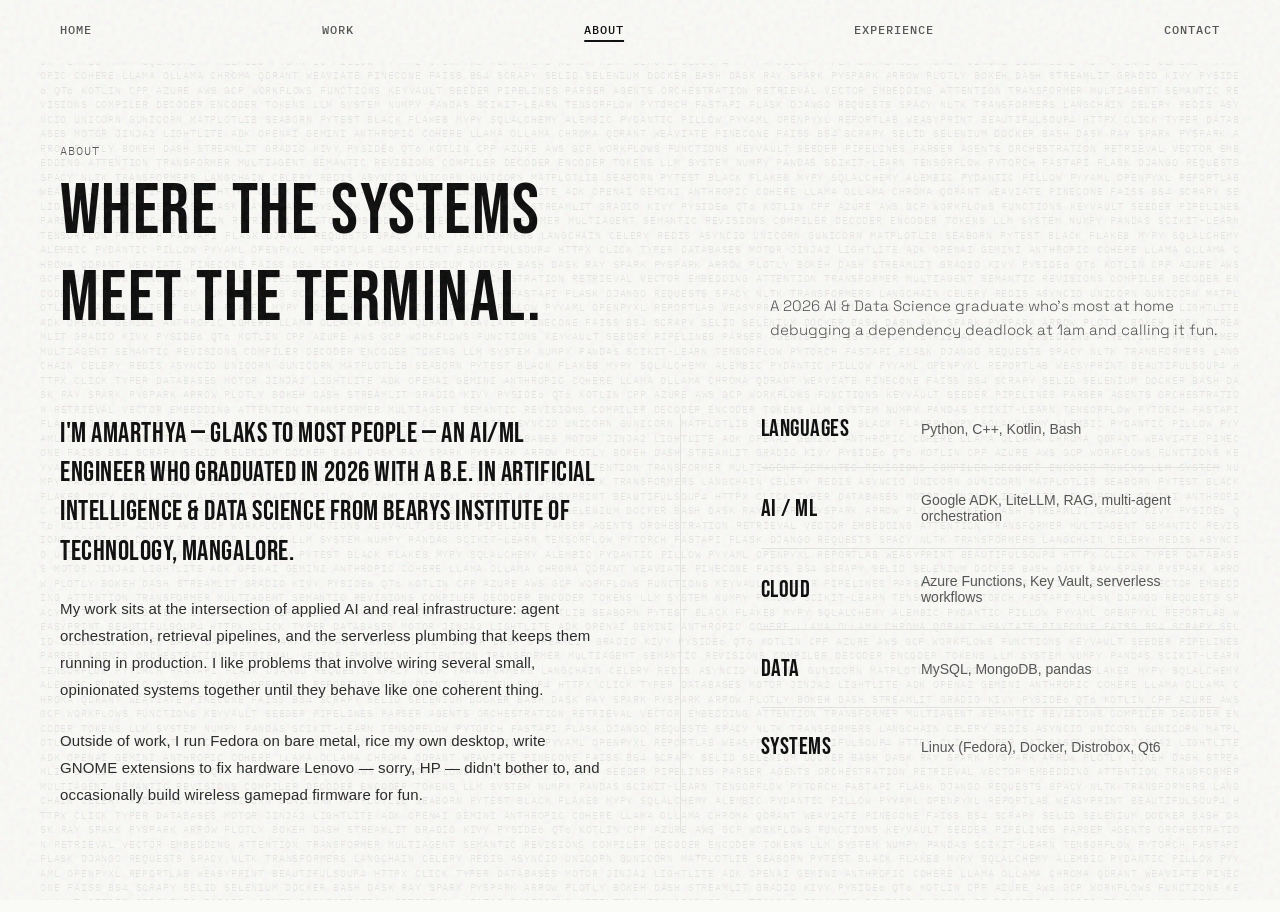
==== commit caf94452: "recreate print ad layout with fullscreen Python library watermark background on PC" ====
--- a/about.html
+++ b/about.html
@@ -14,6 +14,7 @@
 <script src="js/main.js" defer></script>
 </head>
 <body>
+<div class="bg-typo-container" aria-hidden="true"><div class="bg-typo-text">NUMPY PANDAS SCIKIT-LEARN TENSORFLOW PYTORCH FASTAPI FLASK DJANGO REQUESTS SPACY NLTK TRANSFORMERS LANGCHAIN CELERY REDIS ASYNCIO UNICORN GUNICORN MATPLOTLIB SEABORN PYTEST BLACK FLAKE8 MYPY SQLALCHEMY ALEMBIC PYDANTIC PILLOW PYYAML OPENPYXL REPORTLAB WEASYPRINT BEAUTIFULSOUP4 HTTPX CLICK TYPER DATABASES MOTOR JINJA2 LIGHTLITE ADK OPENAI GEMINI ANTHROPIC COHERE LLAMA OLLAMA CHROMA QDRANT WEAVIATE PINECONE FAISS BS4 SCRAPY SELID SELENIUM DOCKER BASH DASK RAY SPARK PYSPARK ARROW PLOTLY BOKEH DASH STREAMLIT GRADIO KIVY PYSIDE6 QT6 KOTLIN CPP AZURE AWS GCP WORKFLOWS FUNCTIONS KEYVAULT SEEDER PIPELINES PARSER AGENTS ORCHESTRATION RETRIEVAL VECTOR EMBEDDING ATTENTION TRANSFORMER MULTIAGENT SEMANTIC REVISIONS COMPILER DECODER ENCODER TOKENS LLM SYSTEM NUMPY PANDAS SCIKIT-LEARN TENSORFLOW PYTORCH FASTAPI FLASK DJANGO REQUESTS SPACY NLTK TRANSFORMERS LANGCHAIN CELERY REDIS ASYNCIO UNICORN GUNICORN MATPLOTLIB SEABORN PYTEST BLACK FLAKE8 MYPY SQLALCHEMY ALEMBIC PYDANTIC PILLOW PYYAML OPENPYXL REPORTLAB WEASYPRINT BEAUTIFULSOUP4 HTTPX CLICK TYPER DATABASES MOTOR JINJA2 LIGHTLITE ADK OPENAI GEMINI ANTHROPIC COHERE LLAMA OLLAMA CHROMA QDRANT WEAVIATE PINECONE FAISS BS4 SCRAPY SELID SELENIUM DOCKER BASH DASK RAY SPARK PYSPARK ARROW PLOTLY BOKEH DASH STREAMLIT GRADIO KIVY PYSIDE6 QT6 KOTLIN CPP AZURE AWS GCP WORKFLOWS FUNCTIONS KEYVAULT SEEDER PIPELINES PARSER AGENTS ORCHESTRATION RETRIEVAL VECTOR EMBEDDING ATTENTION TRANSFORMER MULTIAGENT SEMANTIC REVISIONS COMPILER DECODER ENCODER TOKENS LLM SYSTEM NUMPY PANDAS SCIKIT-LEARN TENSORFLOW PYTORCH FASTAPI FLASK DJANGO REQUESTS SPACY NLTK TRANSFORMERS LANGCHAIN CELERY REDIS ASYNCIO UNICORN GUNICORN MATPLOTLIB SEABORN PYTEST BLACK FLAKE8 MYPY SQLALCHEMY ALEMBIC PYDANTIC PILLOW PYYAML OPENPYXL REPORTLAB WEASYPRINT BEAUTIFULSOUP4 HTTPX CLICK TYPER DATABASES MOTOR JINJA2 LIGHTLITE ADK OPENAI GEMINI ANTHROPIC COHERE LLAMA OLLAMA CHROMA QDRANT WEAVIATE PINECONE FAISS BS4 SCRAPY SELID SELENIUM DOCKER BASH DASK RAY SPARK PYSPARK ARROW PLOTLY BOKEH DASH STREAMLIT GRADIO KIVY PYSIDE6 QT6 KOTLIN CPP AZURE AWS GCP WORKFLOWS FUNCTIONS KEYVAULT SEEDER PIPELINES PARSER AGENTS ORCHESTRATION RETRIEVAL VECTOR EMBEDDING ATTENTION TRANSFORMER MULTIAGENT SEMANTIC REVISIONS COMPILER DECODER ENCODER TOKENS LLM SYSTEM NUMPY PANDAS SCIKIT-LEARN TENSORFLOW PYTORCH FASTAPI FLASK DJANGO REQUESTS SPACY NLTK TRANSFORMERS LANGCHAIN CELERY REDIS ASYNCIO UNICORN GUNICORN MATPLOTLIB SEABORN PYTEST BLACK FLAKE8 MYPY SQLALCHEMY ALEMBIC PYDANTIC PILLOW PYYAML OPENPYXL REPORTLAB WEASYPRINT BEAUTIFULSOUP4 HTTPX CLICK TYPER DATABASES MOTOR JINJA2 LIGHTLITE ADK OPENAI GEMINI ANTHROPIC COHERE LLAMA OLLAMA CHROMA QDRANT WEAVIATE PINECONE FAISS BS4 SCRAPY SELID SELENIUM DOCKER BASH DASK RAY SPARK PYSPARK ARROW PLOTLY BOKEH DASH STREAMLIT GRADIO KIVY PYSIDE6 QT6 KOTLIN CPP AZURE AWS GCP WORKFLOWS FUNCTIONS KEYVAULT SEEDER PIPELINES PARSER AGENTS ORCHESTRATION RETRIEVAL VECTOR EMBEDDING ATTENTION TRANSFORMER MULTIAGENT SEMANTIC REVISIONS COMPILER DECODER ENCODER TOKENS LLM SYSTEM NUMPY PANDAS SCIKIT-LEARN TENSORFLOW PYTORCH FASTAPI FLASK DJANGO REQUESTS SPACY NLTK TRANSFORMERS LANGCHAIN CELERY REDIS ASYNCIO UNICORN GUNICORN MATPLOTLIB SEABORN PYTEST BLACK FLAKE8 MYPY SQLALCHEMY ALEMBIC PYDANTIC PILLOW PYYAML OPENPYXL REPORTLAB WEASYPRINT BEAUTIFULSOUP4 HTTPX CLICK TYPER DATABASES MOTOR JINJA2 LIGHTLITE ADK OPENAI GEMINI ANTHROPIC COHERE LLAMA OLLAMA CHROMA QDRANT WEAVIATE PINECONE FAISS BS4 SCRAPY SELID SELENIUM DOCKER BASH DASK RAY SPARK PYSPARK ARROW PLOTLY BOKEH DASH STREAMLIT GRADIO KIVY PYSIDE6 QT6 KOTLIN CPP AZURE AWS GCP WORKFLOWS FUNCTIONS KEYVAULT SEEDER PIPELINES PARSER AGENTS ORCHESTRATION RETRIEVAL VECTOR EMBEDDING ATTENTION TRANSFORMER MULTIAGENT SEMANTIC REVISIONS COMPILER DECODER ENCODER TOKENS LLM SYSTEM NUMPY PANDAS SCIKIT-LEARN TENSORFLOW PYTORCH FASTAPI FLASK DJANGO REQUESTS SPACY NLTK TRANSFORMERS LANGCHAIN CELERY REDIS ASYNCIO UNICORN GUNICORN MATPLOTLIB SEABORN PYTEST BLACK FLAKE8 MYPY SQLALCHEMY ALEMBIC PYDANTIC PILLOW PYYAML OPENPYXL REPORTLAB WEASYPRINT BEAUTIFULSOUP4 HTTPX CLICK TYPER DATABASES MOTOR JINJA2 LIGHTLITE ADK OPENAI GEMINI ANTHROPIC COHERE LLAMA OLLAMA CHROMA QDRANT WEAVIATE PINECONE FAISS BS4 SCRAPY SELID SELENIUM DOCKER BASH DASK RAY SPARK PYSPARK ARROW PLOTLY BOKEH DASH STREAMLIT GRADIO KIVY PYSIDE6 QT6 KOTLIN CPP AZURE AWS GCP WORKFLOWS FUNCTIONS KEYVAULT SEEDER PIPELINES PARSER AGENTS ORCHESTRATION RETRIEVAL VECTOR EMBEDDING ATTENTION TRANSFORMER MULTIAGENT SEMANTIC REVISIONS COMPILER DECODER ENCODER TOKENS LLM SYSTEM NUMPY PANDAS SCIKIT-LEARN TENSORFLOW PYTORCH FASTAPI FLASK DJANGO REQUESTS SPACY NLTK TRANSFORMERS LANGCHAIN CELERY REDIS ASYNCIO UNICORN GUNICORN MATPLOTLIB SEABORN PYTEST BLACK FLAKE8 MYPY SQLALCHEMY ALEMBIC PYDANTIC PILLOW PYYAML OPENPYXL REPORTLAB WEASYPRINT BEAUTIFULSOUP4 HTTPX CLICK TYPER DATABASES MOTOR JINJA2 LIGHTLITE ADK OPENAI GEMINI ANTHROPIC COHERE LLAMA OLLAMA CHROMA QDRANT WEAVIATE PINECONE FAISS BS4 SCRAPY SELID SELENIUM DOCKER BASH DASK RAY SPARK PYSPARK ARROW PLOTLY BOKEH DASH STREAMLIT GRADIO KIVY PYSIDE6 QT6 KOTLIN CPP AZURE AWS GCP WORKFLOWS FUNCTIONS KEYVAULT SEEDER PIPELINES PARSER AGENTS ORCHESTRATION RETRIEVAL VECTOR EMBEDDING ATTENTION TRANSFORMER MULTIAGENT SEMANTIC REVISIONS COMPILER DECODER ENCODER TOKENS LLM SYSTEM NUMPY PANDAS SCIKIT-LEARN TENSORFLOW PYTORCH FASTAPI FLASK DJANGO REQUESTS SPACY NLTK TRANSFORMERS LANGCHAIN CELERY REDIS ASYNCIO UNICORN GUNICORN MATPLOTLIB SEABORN PYTEST BLACK FLAKE8 MYPY SQLALCHEMY ALEMBIC PYDANTIC PILLOW PYYAML OPENPYXL REPORTLAB WEASYPRINT BEAUTIFULSOUP4 HTTPX CLICK TYPER DATABASES MOTOR JINJA2 LIGHTLITE ADK OPENAI GEMINI ANTHROPIC COHERE LLAMA OLLAMA CHROMA QDRANT WEAVIATE PINECONE FAISS BS4 SCRAPY SELID SELENIUM DOCKER BASH DASK RAY SPARK PYSPARK ARROW PLOTLY BOKEH DASH STREAMLIT GRADIO KIVY PYSIDE6 QT6 KOTLIN CPP AZURE AWS GCP WORKFLOWS FUNCTIONS KEYVAULT SEEDER PIPELINES PARSER AGENTS ORCHESTRATION RETRIEVAL VECTOR EMBEDDING ATTENTION TRANSFORMER MULTIAGENT SEMANTIC REVISIONS COMPILER DECODER ENCODER TOKENS LLM SYSTEM NUMPY PANDAS SCIKIT-LEARN TENSORFLOW PYTORCH FASTAPI FLASK DJANGO REQUESTS SPACY NLTK TRANSFORMERS LANGCHAIN CELERY REDIS ASYNCIO UNICORN GUNICORN MATPLOTLIB SEABORN PYTEST BLACK FLAKE8 MYPY SQLALCHEMY ALEMBIC PYDANTIC PILLOW PYYAML OPENPYXL REPORTLAB WEASYPRINT BEAUTIFULSOUP4 HTTPX CLICK TYPER DATABASES MOTOR JINJA2 LIGHTLITE ADK OPENAI GEMINI ANTHROPIC COHERE LLAMA OLLAMA CHROMA QDRANT WEAVIATE PINECONE FAISS BS4 SCRAPY SELID SELENIUM DOCKER BASH DASK RAY SPARK PYSPARK ARROW PLOTLY BOKEH DASH STREAMLIT GRADIO KIVY PYSIDE6 QT6 KOTLIN CPP AZURE AWS GCP WORKFLOWS FUNCTIONS KEYVAULT SEEDER PIPELINES PARSER AGENTS ORCHESTRATION RETRIEVAL VECTOR EMBEDDING ATTENTION TRANSFORMER MULTIAGENT SEMANTIC REVISIONS COMPILER DECODER ENCODER TOKENS LLM SYSTEM NUMPY PANDAS SCIKIT-LEARN TENSORFLOW PYTORCH FASTAPI FLASK DJANGO REQUESTS SPACY NLTK TRANSFORMERS LANGCHAIN CELERY REDIS ASYNCIO UNICORN GUNICORN MATPLOTLIB SEABORN PYTEST BLACK FLAKE8 MYPY SQLALCHEMY ALEMBIC PYDANTIC PILLOW PYYAML OPENPYXL REPORTLAB WEASYPRINT BEAUTIFULSOUP4 HTTPX CLICK TYPER DATABASES MOTOR JINJA2 LIGHTLITE ADK OPENAI GEMINI ANTHROPIC COHERE LLAMA OLLAMA CHROMA QDRANT WEAVIATE PINECONE FAISS BS4 SCRAPY SELID SELENIUM DOCKER BASH DASK RAY SPARK PYSPARK ARROW PLOTLY BOKEH DASH STREAMLIT GRADIO KIVY PYSIDE6 QT6 KOTLIN CPP AZURE AWS GCP WORKFLOWS FUNCTIONS KEYVAULT SEEDER PIPELINES PARSER AGENTS ORCHESTRATION RETRIEVAL VECTOR EMBEDDING ATTENTION TRANSFORMER MULTIAGENT SEMANTIC REVISIONS COMPILER DECODER ENCODER TOKENS LLM SYSTEM NUMPY PANDAS SCIKIT-LEARN TENSORFLOW PYTORCH FASTAPI FLASK DJANGO REQUESTS SPACY NLTK TRANSFORMERS LANGCHAIN CELERY REDIS ASYNCIO UNICORN GUNICORN MATPLOTLIB SEABORN PYTEST BLACK FLAKE8 MYPY SQLALCHEMY ALEMBIC PYDANTIC PILLOW PYYAML OPENPYXL REPORTLAB WEASYPRINT BEAUTIFULSOUP4 HTTPX CLICK TYPER DATABASES MOTOR JINJA2 LIGHTLITE ADK OPENAI GEMINI ANTHROPIC COHERE LLAMA OLLAMA CHROMA QDRANT WEAVIATE PINECONE FAISS BS4 SCRAPY SELID SELENIUM DOCKER BASH DASK RAY SPARK PYSPARK ARROW PLOTLY BOKEH DASH STREAMLIT GRADIO KIVY PYSIDE6 QT6 KOTLIN CPP AZURE AWS GCP WORKFLOWS FUNCTIONS KEYVAULT SEEDER PIPELINES PARSER AGENTS ORCHESTRATION RETRIEVAL VECTOR EMBEDDING ATTENTION TRANSFORMER MULTIAGENT SEMANTIC REVISIONS COMPILER DECODER ENCODER TOKENS LLM SYSTEM NUMPY PANDAS SCIKIT-LEARN TENSORFLOW PYTORCH FASTAPI FLASK DJANGO REQUESTS SPACY NLTK TRANSFORMERS LANGCHAIN CELERY REDIS ASYNCIO UNICORN GUNICORN MATPLOTLIB SEABORN PYTEST BLACK FLAKE8 MYPY SQLALCHEMY ALEMBIC PYDANTIC PILLOW PYYAML OPENPYXL REPORTLAB WEASYPRINT BEAUTIFULSOUP4 HTTPX CLICK TYPER DATABASES MOTOR JINJA2 LIGHTLITE ADK OPENAI GEMINI ANTHROPIC COHERE LLAMA OLLAMA CHROMA QDRANT WEAVIATE PINECONE FAISS BS4 SCRAPY SELID SELENIUM DOCKER BASH DASK RAY SPARK PYSPARK ARROW PLOTLY BOKEH DASH STREAMLIT GRADIO KIVY PYSIDE6 QT6 KOTLIN CPP AZURE AWS GCP WORKFLOWS FUNCTIONS KEYVAULT SEEDER PIPELINES PARSER AGENTS ORCHESTRATION RETRIEVAL VECTOR EMBEDDING ATTENTION TRANSFORMER MULTIAGENT SEMANTIC REVISIONS COMPILER DECODER ENCODER TOKENS LLM SYSTEM NUMPY PANDAS SCIKIT-LEARN TENSORFLOW PYTORCH FASTAPI FLASK DJANGO REQUESTS SPACY NLTK TRANSFORMERS LANGCHAIN CELERY REDIS ASYNCIO UNICORN GUNICORN MATPLOTLIB SEABORN PYTEST BLACK FLAKE8 MYPY SQLALCHEMY ALEMBIC PYDANTIC PILLOW PYYAML OPENPYXL REPORTLAB WEASYPRINT BEAUTIFULSOUP4 HTTPX CLICK TYPER DATABASES MOTOR JINJA2 LIGHTLITE ADK OPENAI GEMINI ANTHROPIC COHERE LLAMA OLLAMA CHROMA QDRANT WEAVIATE PINECONE FAISS BS4 SCRAPY SELID SELENIUM DOCKER BASH DASK RAY SPARK PYSPARK ARROW PLOTLY BOKEH DASH STREAMLIT GRADIO KIVY PYSIDE6 QT6 KOTLIN CPP AZURE AWS GCP WORKFLOWS FUNCTIONS KEYVAULT SEEDER PIPELINES PARSER AGENTS ORCHESTRATION RETRIEVAL VECTOR EMBEDDING ATTENTION TRANSFORMER MULTIAGENT SEMANTIC REVISIONS COMPILER DECODER ENCODER TOKENS LLM SYSTEM NUMPY PANDAS SCIKIT-LEARN TENSORFLOW PYTORCH FASTAPI FLASK DJANGO REQUESTS SPACY NLTK TRANSFORMERS LANGCHAIN CELERY REDIS ASYNCIO UNICORN GUNICORN MATPLOTLIB SEABORN PYTEST BLACK FLAKE8 MYPY SQLALCHEMY ALEMBIC PYDANTIC PILLOW PYYAML OPENPYXL REPORTLAB WEASYPRINT BEAUTIFULSOUP4 HTTPX CLICK TYPER DATABASES MOTOR JINJA2 LIGHTLITE ADK OPENAI GEMINI ANTHROPIC COHERE LLAMA OLLAMA CHROMA QDRANT WEAVIATE PINECONE FAISS BS4 SCRAPY SELID SELENIUM DOCKER BASH DASK RAY SPARK PYSPARK ARROW PLOTLY BOKEH DASH STREAMLIT GRADIO KIVY PYSIDE6 QT6 KOTLIN CPP AZURE AWS GCP WORKFLOWS FUNCTIONS KEYVAULT SEEDER PIPELINES PARSER AGENTS ORCHESTRATION RETRIEVAL VECTOR EMBEDDING ATTENTION TRANSFORMER MULTIAGENT SEMANTIC REVISIONS COMPILER DECODER ENCODER TOKENS LLM SYSTEM NUMPY PANDAS SCIKIT-LEARN TENSORFLOW PYTORCH FASTAPI FLASK DJANGO REQUESTS SPACY NLTK TRANSFORMERS LANGCHAIN CELERY REDIS ASYNCIO UNICORN GUNICORN MATPLOTLIB SEABORN PYTEST BLACK FLAKE8 MYPY SQLALCHEMY ALEMBIC PYDANTIC PILLOW PYYAML OPENPYXL REPORTLAB WEASYPRINT BEAUTIFULSOUP4 HTTPX CLICK TYPER DATABASES MOTOR JINJA2 LIGHTLITE ADK OPENAI GEMINI ANTHROPIC COHERE LLAMA OLLAMA CHROMA QDRANT WEAVIATE PINECONE FAISS BS4 SCRAPY SELID SELENIUM DOCKER BASH DASK RAY SPARK PYSPARK ARROW PLOTLY BOKEH DASH STREAMLIT GRADIO KIVY PYSIDE6 QT6 KOTLIN CPP AZURE AWS GCP WORKFLOWS FUNCTIONS KEYVAULT SEEDER PIPELINES PARSER AGENTS ORCHESTRATION RETRIEVAL VECTOR EMBEDDING ATTENTION TRANSFORMER MULTIAGENT SEMANTIC REVISIONS COMPILER DECODER ENCODER TOKENS LLM SYSTEM NUMPY PANDAS SCIKIT-LEARN TENSORFLOW PYTORCH FASTAPI FLASK DJANGO REQUESTS SPACY NLTK TRANSFORMERS LANGCHAIN CELERY REDIS ASYNCIO UNICORN GUNICORN MATPLOTLIB SEABORN PYTEST BLACK FLAKE8 MYPY SQLALCHEMY ALEMBIC PYDANTIC PILLOW PYYAML OPENPYXL REPORTLAB WEASYPRINT BEAUTIFULSOUP4 HTTPX CLICK TYPER DATABASES MOTOR JINJA2 LIGHTLITE ADK OPENAI GEMINI ANTHROPIC COHERE LLAMA OLLAMA CHROMA QDRANT WEAVIATE PINECONE FAISS BS4 SCRAPY SELID SELENIUM DOCKER BASH DASK RAY SPARK PYSPARK ARROW PLOTLY BOKEH DASH STREAMLIT GRADIO KIVY PYSIDE6 QT6 KOTLIN CPP AZURE AWS GCP WORKFLOWS FUNCTIONS KEYVAULT SEEDER PIPELINES PARSER AGENTS ORCHESTRATION RETRIEVAL VECTOR EMBEDDING ATTENTION TRANSFORMER MULTIAGENT SEMANTIC REVISIONS COMPILER DECODER ENCODER TOKENS LLM SYSTEM NUMPY PANDAS SCIKIT-LEARN TENSORFLOW PYTORCH FASTAPI FLASK DJANGO REQUESTS SPACY NLTK TRANSFORMERS LANGCHAIN CELERY REDIS ASYNCIO UNICORN GUNICORN MATPLOTLIB SEABORN PYTEST BLACK FLAKE8 MYPY SQLALCHEMY ALEMBIC PYDANTIC PILLOW PYYAML OPENPYXL REPORTLAB WEASYPRINT BEAUTIFULSOUP4 HTTPX CLICK TYPER DATABASES MOTOR JINJA2 LIGHTLITE ADK OPENAI GEMINI ANTHROPIC COHERE LLAMA OLLAMA CHROMA QDRANT WEAVIATE PINECONE FAISS BS4 SCRAPY SELID SELENIUM DOCKER BASH DASK RAY SPARK PYSPARK ARROW PLOTLY BOKEH DASH STREAMLIT GRADIO KIVY PYSIDE6 QT6 KOTLIN CPP AZURE AWS GCP WORKFLOWS FUNCTIONS KEYVAULT SEEDER PIPELINES PARSER AGENTS ORCHESTRATION RETRIEVAL VECTOR EMBEDDING ATTENTION TRANSFORMER MULTIAGENT SEMANTIC REVISIONS COMPILER DECODER ENCODER TOKENS LLM SYSTEM NUMPY PANDAS SCIKIT-LEARN TENSORFLOW PYTORCH FASTAPI FLASK DJANGO REQUESTS SPACY NLTK TRANSFORMERS LANGCHAIN CELERY REDIS ASYNCIO UNICORN GUNICORN MATPLOTLIB SEABORN PYTEST BLACK FLAKE8 MYPY SQLALCHEMY ALEMBIC PYDANTIC PILLOW PYYAML OPENPYXL REPORTLAB WEASYPRINT BEAUTIFULSOUP4 HTTPX CLICK TYPER DATABASES MOTOR JINJA2 LIGHTLITE ADK OPENAI GEMINI ANTHROPIC COHERE LLAMA OLLAMA CHROMA QDRANT WEAVIATE PINECONE FAISS BS4 SCRAPY SELID SELENIUM DOCKER BASH DASK RAY SPARK PYSPARK ARROW PLOTLY BOKEH DASH STREAMLIT GRADIO KIVY PYSIDE6 QT6 KOTLIN CPP AZURE AWS GCP WORKFLOWS FUNCTIONS KEYVAULT SEEDER PIPELINES PARSER AGENTS ORCHESTRATION RETRIEVAL VECTOR EMBEDDING ATTENTION TRANSFORMER MULTIAGENT SEMANTIC REVISIONS COMPILER DECODER ENCODER TOKENS LLM SYSTEM NUMPY PANDAS SCIKIT-LEARN TENSORFLOW PYTORCH FASTAPI FLASK DJANGO REQUESTS SPACY NLTK TRANSFORMERS LANGCHAIN CELERY REDIS ASYNCIO UNICORN GUNICORN MATPLOTLIB SEABORN PYTEST BLACK FLAKE8 MYPY SQLALCHEMY ALEMBIC PYDANTIC PILLOW PYYAML OPENPYXL REPORTLAB WEASYPRINT BEAUTIFULSOUP4 HTTPX CLICK TYPER DATABASES MOTOR JINJA2 LIGHTLITE ADK OPENAI GEMINI ANTHROPIC COHERE LLAMA OLLAMA CHROMA QDRANT WEAVIATE PINECONE FAISS BS4 SCRAPY SELID SELENIUM DOCKER BASH DASK RAY SPARK PYSPARK ARROW PLOTLY BOKEH DASH STREAMLIT GRADIO KIVY PYSIDE6 QT6 KOTLIN CPP AZURE AWS GCP WORKFLOWS FUNCTIONS KEYVAULT SEEDER PIPELINES PARSER AGENTS ORCHESTRATION RETRIEVAL VECTOR EMBEDDING ATTENTION TRANSFORMER MULTIAGENT SEMANTIC REVISIONS COMPILER DECODER ENCODER TOKENS LLM SYSTEM NUMPY PANDAS SCIKIT-LEARN TENSORFLOW PYTORCH FASTAPI FLASK DJANGO REQUESTS SPACY NLTK TRANSFORMERS LANGCHAIN CELERY REDIS ASYNCIO UNICORN GUNICORN MATPLOTLIB SEABORN PYTEST BLACK FLAKE8 MYPY SQLALCHEMY ALEMBIC PYDANTIC PILLOW PYYAML OPENPYXL REPORTLAB WEASYPRINT BEAUTIFULSOUP4 HTTPX CLICK TYPER DATABASES MOTOR JINJA2 LIGHTLITE ADK OPENAI GEMINI ANTHROPIC COHERE LLAMA OLLAMA CHROMA QDRANT WEAVIATE PINECONE FAISS BS4 SCRAPY SELID SELENIUM DOCKER BASH DASK RAY SPARK PYSPARK ARROW PLOTLY BOKEH DASH STREAMLIT GRADIO KIVY PYSIDE6 QT6 KOTLIN CPP AZURE AWS GCP WORKFLOWS FUNCTIONS KEYVAULT SEEDER PIPELINES PARSER AGENTS ORCHESTRATION RETRIEVAL VECTOR EMBEDDING ATTENTION TRANSFORMER MULTIAGENT SEMANTIC REVISIONS COMPILER DECODER ENCODER TOKENS LLM SYSTEM NUMPY PANDAS SCIKIT-LEARN TENSORFLOW PYTORCH FASTAPI FLASK DJANGO REQUESTS SPACY NLTK TRANSFORMERS LANGCHAIN CELERY REDIS ASYNCIO UNICORN GUNICORN MATPLOTLIB SEABORN PYTEST BLACK FLAKE8 MYPY SQLALCHEMY ALEMBIC PYDANTIC PILLOW PYYAML OPENPYXL REPORTLAB WEASYPRINT BEAUTIFULSOUP4 HTTPX CLICK TYPER DATABASES MOTOR JINJA2 LIGHTLITE ADK OPENAI GEMINI ANTHROPIC COHERE LLAMA OLLAMA CHROMA QDRANT WEAVIATE PINECONE FAISS BS4 SCRAPY SELID SELENIUM DOCKER BASH DASK RAY SPARK PYSPARK ARROW PLOTLY BOKEH DASH STREAMLIT GRADIO KIVY PYSIDE6 QT6 KOTLIN CPP AZURE AWS GCP WORKFLOWS FUNCTIONS KEYVAULT SEEDER PIPELINES PARSER AGENTS ORCHESTRATION RETRIEVAL VECTOR EMBEDDING ATTENTION TRANSFORMER MULTIAGENT SEMANTIC REVISIONS COMPILER DECODER ENCODER TOKENS LLM SYSTEM NUMPY PANDAS SCIKIT-LEARN TENSORFLOW PYTORCH FASTAPI FLASK DJANGO REQUESTS SPACY NLTK TRANSFORMERS LANGCHAIN CELERY REDIS ASYNCIO UNICORN GUNICORN MATPLOTLIB SEABORN PYTEST BLACK FLAKE8 MYPY SQLALCHEMY ALEMBIC PYDANTIC PILLOW PYYAML OPENPYXL REPORTLAB WEASYPRINT BEAUTIFULSOUP4 HTTPX CLICK TYPER DATABASES MOTOR JINJA2 LIGHTLITE ADK OPENAI GEMINI ANTHROPIC COHERE LLAMA OLLAMA CHROMA QDRANT WEAVIATE PINECONE FAISS BS4 SCRAPY SELID SELENIUM DOCKER BASH DASK RAY SPARK PYSPARK ARROW PLOTLY BOKEH DASH STREAMLIT GRADIO KIVY PYSIDE6 QT6 KOTLIN CPP AZURE AWS GCP WORKFLOWS FUNCTIONS KEYVAULT SEEDER PIPELINES PARSER AGENTS ORCHESTRATION RETRIEVAL VECTOR EMBEDDING ATTENTION TRANSFORMER MULTIAGENT SEMANTIC REVISIONS COMPILER DECODER ENCODER TOKENS LLM SYSTEM NUMPY PANDAS SCIKIT-LEARN TENSORFLOW PYTORCH FASTAPI FLASK DJANGO REQUESTS SPACY NLTK TRANSFORMERS LANGCHAIN CELERY REDIS ASYNCIO UNICORN GUNICORN MATPLOTLIB SEABORN PYTEST BLACK FLAKE8 MYPY SQLALCHEMY ALEMBIC PYDANTIC PILLOW PYYAML OPENPYXL REPORTLAB WEASYPRINT BEAUTIFULSOUP4 HTTPX CLICK TYPER DATABASES MOTOR JINJA2 LIGHTLITE ADK OPENAI GEMINI ANTHROPIC COHERE LLAMA OLLAMA CHROMA QDRANT WEAVIATE PINECONE FAISS BS4 SCRAPY SELID SELENIUM DOCKER BASH DASK RAY SPARK PYSPARK ARROW PLOTLY BOKEH DASH STREAMLIT GRADIO KIVY PYSIDE6 QT6 KOTLIN CPP AZURE AWS GCP WORKFLOWS FUNCTIONS KEYVAULT SEEDER PIPELINES PARSER AGENTS ORCHESTRATION RETRIEVAL VECTOR EMBEDDING ATTENTION TRANSFORMER MULTIAGENT SEMANTIC REVISIONS COMPILER DECODER ENCODER TOKENS LLM SYSTEM NUMPY PANDAS SCIKIT-LEARN TENSORFLOW PYTORCH FASTAPI FLASK DJANGO REQUESTS SPACY NLTK TRANSFORMERS LANGCHAIN CELERY REDIS ASYNCIO UNICORN GUNICORN MATPLOTLIB SEABORN PYTEST BLACK FLAKE8 MYPY SQLALCHEMY ALEMBIC PYDANTIC PILLOW PYYAML OPENPYXL REPORTLAB WEASYPRINT BEAUTIFULSOUP4 HTTPX CLICK TYPER DATABASES MOTOR JINJA2 LIGHTLITE ADK OPENAI GEMINI ANTHROPIC COHERE LLAMA OLLAMA CHROMA QDRANT WEAVIATE PINECONE FAISS BS4 SCRAPY SELID SELENIUM DOCKER BASH DASK RAY SPARK PYSPARK ARROW PLOTLY BOKEH DASH STREAMLIT GRADIO KIVY PYSIDE6 QT6 KOTLIN CPP AZURE AWS GCP WORKFLOWS FUNCTIONS KEYVAULT SEEDER PIPELINES PARSER AGENTS ORCHESTRATION RETRIEVAL VECTOR EMBEDDING ATTENTION TRANSFORMER MULTIAGENT SEMANTIC REVISIONS COMPILER DECODER ENCODER TOKENS LLM SYSTEM NUMPY PANDAS SCIKIT-LEARN TENSORFLOW PYTORCH FASTAPI FLASK DJANGO REQUESTS SPACY NLTK TRANSFORMERS LANGCHAIN CELERY REDIS ASYNCIO UNICORN GUNICORN MATPLOTLIB SEABORN PYTEST BLACK FLAKE8 MYPY SQLALCHEMY ALEMBIC PYDANTIC PILLOW PYYAML OPENPYXL REPORTLAB WEASYPRINT BEAUTIFULSOUP4 HTTPX CLICK TYPER DATABASES MOTOR JINJA2 LIGHTLITE ADK OPENAI GEMINI ANTHROPIC COHERE LLAMA OLLAMA CHROMA QDRANT WEAVIATE PINECONE FAISS BS4 SCRAPY SELID SELENIUM DOCKER BASH DASK RAY SPARK PYSPARK ARROW PLOTLY BOKEH DASH STREAMLIT GRADIO KIVY PYSIDE6 QT6 KOTLIN CPP AZURE AWS GCP WORKFLOWS FUNCTIONS KEYVAULT SEEDER PIPELINES PARSER AGENTS ORCHESTRATION RETRIEVAL VECTOR EMBEDDING ATTENTION TRANSFORMER MULTIAGENT SEMANTIC REVISIONS COMPILER DECODER ENCODER TOKENS LLM SYSTEM</div></div>
 
 <header>
   <nav>
@@ -38,10 +39,9 @@
   </nav>
 </header>
 
-<section id="about" class="typo-layout">
-  <div class="lib-column left-lib-col" aria-hidden="true">NUMPY PANDAS SCIKIT-LEARN TENSORFLOW PYTORCH FASTAPI FLASK DJANGO REQUESTS SPACY NLTK TRANSFORMERS LANGCHAIN CELERY REDIS ASYNCIO UVICORN GUNICORN MATPLOTLIB SEABORN PYTEST BLACK FLAKE8 MYPY SQLALCHEMY ALEMBIC PYDANTIC PILLOW PYYAML OPENPYXL REPORTLAB WEASYPRINT BEAUTIFULSOUP4 HTTPX CLICK TYPER DATABASES MOTOR JINJA2 LIGHTLITE ADK OPENAI GEMINI ANTHROPIC COHERE LLAMA OLLAMA CHROMA QDRANT WEAVIATE PINECONE FAISS BS4 SCRAPY SELENIUM DOCKER BASH DASK RAY SPARK PYSPARK ARROW PLOTLY BOKEH DASH STREAMLIT GRADIO KIVY PYSIDE6 ALGORITHMS DATASTRUCTURES CLOUD AZURE AWS GCP WORKFLOWS FUNCTIONS KEYVAULT SEEDER PIPELINES PARSER AGENTS ORCHESTRATION RETRIEVAL VECTOR EMBEDDING ATTENTION TRANSFORMER MULTIAGENT SEMANTIC REVISIONS COMPILER DECODER ENCODER TOKENS LLM SYSTEM NUMPY PANDAS SCIKIT-LEARN TENSORFLOW PYTORCH FASTAPI FLASK DJANGO REQUESTS SPACY NLTK TRANSFORMERS LANGCHAIN CELERY REDIS ASYNCIO UVICORN GUNICORN MATPLOTLIB SEABORN PYTEST BLACK FLAKE8 MYPY SQLALCHEMY ALEMBIC PYDANTIC PILLOW PYYAML OPENPYXL REPORTLAB WEASYPRINT BEAUTIFULSOUP4 HTTPX CLICK TYPER DATABASES MOTOR JINJA2 LIGHTLITE ADK OPENAI GEMINI ANTHROPIC COHERE LLAMA OLLAMA CHROMA QDRANT WEAVIATE PINECONE FAISS BS4 SCRAPY SELENIUM DOCKER BASH DASK RAY SPARK PYSPARK ARROW PLOTLY BOKEH DASH STREAMLIT GRADIO KIVY PYSIDE6 ALGORITHMS DATASTRUCTURES CLOUD AZURE AWS GCP WORKFLOWS FUNCTIONS KEYVAULT SEEDER PIPELINES PARSER AGENTS ORCHESTRATION RETRIEVAL VECTOR EMBEDDING ATTENTION TRANSFORMER MULTIAGENT SEMANTIC REVISIONS COMPILER DECODER ENCODER TOKENS LLM SYSTEM NUMPY PANDAS SCIKIT-LEARN TENSORFLOW PYTORCH FASTAPI FLASK DJANGO REQUESTS SPACY NLTK TRANSFORMERS LANGCHAIN CELERY REDIS ASYNCIO UVICORN GUNICORN MATPLOTLIB SEABORN PYTEST BLACK FLAKE8 MYPY SQLALCHEMY ALEMBIC PYDANTIC PILLOW PYYAML OPENPYXL REPORTLAB WEASYPRINT BEAUTIFULSOUP4 HTTPX CLICK TYPER DATABASES MOTOR JINJA2 LIGHTLITE ADK OPENAI GEMINI ANTHROPIC COHERE LLAMA OLLAMA CHROMA QDRANT WEAVIATE PINECONE FAISS BS4 SCRAPY SELENIUM DOCKER BASH DASK RAY SPARK PYSPARK ARROW PLOTLY BOKEH DASH STREAMLIT GRADIO KIVY PYSIDE6 ALGORITHMS DATASTRUCTURES CLOUD AZURE AWS GCP WORKFLOWS FUNCTIONS KEYVAULT SEEDER PIPELINES PARSER AGENTS ORCHESTRATION RETRIEVAL VECTOR EMBEDDING ATTENTION TRANSFORMER MULTIAGENT SEMANTIC REVISIONS COMPILER DECODER ENCODER TOKENS LLM SYSTEM NUMPY PANDAS SCIKIT-LEARN TENSORFLOW PYTORCH FASTAPI FLASK DJANGO REQUESTS SPACY NLTK TRANSFORMERS LANGCHAIN CELERY REDIS ASYNCIO UVICORN GUNICORN MATPLOTLIB SEABORN PYTEST BLACK FLAKE8 MYPY SQLALCHEMY ALEMBIC PYDANTIC PILLOW PYYAML OPENPYXL REPORTLAB WEASYPRINT BEAUTIFULSOUP4 HTTPX CLICK TYPER DATABASES MOTOR JINJA2 LIGHTLITE ADK OPENAI GEMINI ANTHROPIC COHERE LLAMA OLLAMA CHROMA QDRANT WEAVIATE PINECONE FAISS BS4 SCRAPY SELENIUM DOCKER BASH DASK RAY SPARK PYSPARK ARROW PLOTLY BOKEH DASH STREAMLIT GRADIO KIVY PYSIDE6 ALGORITHMS DATASTRUCTURES CLOUD AZURE AWS GCP WORKFLOWS FUNCTIONS KEYVAULT SEEDER PIPELINES PARSER AGENTS ORCHESTRATION RETRIEVAL VECTOR EMBEDDING ATTENTION TRANSFORMER MULTIAGENT SEMANTIC REVISIONS COMPILER DECODER ENCODER TOKENS LLM SYSTEM NUMPY PANDAS SCIKIT-LEARN TENSORFLOW PYTORCH FASTAPI FLASK DJANGO REQUESTS SPACY NLTK TRANSFORMERS LANGCHAIN CELERY REDIS ASYNCIO UVICORN GUNICORN MATPLOTLIB SEABORN PYTEST BLACK FLAKE8 MYPY SQLALCHEMY ALEMBIC PYDANTIC PILLOW PYYAML OPENPYXL REPORTLAB WEASYPRINT BEAUTIFULSOUP4 HTTPX CLICK TYPER DATABASES MOTOR JINJA2 LIGHTLITE ADK OPENAI GEMINI ANTHROPIC COHERE LLAMA OLLAMA CHROMA QDRANT WEAVIATE PINECONE FAISS BS4 SCRAPY SELENIUM DOCKER BASH DASK RAY SPARK PYSPARK ARROW PLOTLY BOKEH DASH STREAMLIT GRADIO KIVY PYSIDE6 ALGORITHMS DATASTRUCTURES CLOUD AZURE AWS GCP WORKFLOWS FUNCTIONS KEYVAULT SEEDER PIPELINES PARSER AGENTS ORCHESTRATION RETRIEVAL VECTOR EMBEDDING ATTENTION TRANSFORMER MULTIAGENT SEMANTIC REVISIONS COMPILER DECODER ENCODER TOKENS LLM SYSTEM NUMPY PANDAS SCIKIT-LEARN TENSORFLOW PYTORCH FASTAPI FLASK DJANGO REQUESTS SPACY NLTK TRANSFORMERS LANGCHAIN CELERY REDIS ASYNCIO UVICORN GUNICORN MATPLOTLIB SEABORN PYTEST BLACK FLAKE8 MYPY SQLALCHEMY ALEMBIC PYDANTIC PILLOW PYYAML OPENPYXL REPORTLAB WEASYPRINT BEAUTIFULSOUP4 HTTPX CLICK TYPER DATABASES MOTOR JINJA2 LIGHTLITE ADK OPENAI GEMINI ANTHROPIC COHERE LLAMA OLLAMA CHROMA QDRANT WEAVIATE PINECONE FAISS BS4 SCRAPY SELENIUM DOCKER BASH DASK RAY SPARK PYSPARK ARROW PLOTLY BOKEH DASH STREAMLIT GRADIO KIVY PYSIDE6 ALGORITHMS DATASTRUCTURES CLOUD AZURE AWS GCP WORKFLOWS FUNCTIONS KEYVAULT SEEDER PIPELINES PARSER AGENTS ORCHESTRATION RETRIEVAL VECTOR EMBEDDING ATTENTION TRANSFORMER MULTIAGENT SEMANTIC REVISIONS COMPILER DECODER ENCODER TOKENS LLM SYSTEM</div>
-  <div class="main-content-wrap">
-    <div class="sec-head">
+<section id="about">
+  
+  <div class="sec-head">
     <div>
       <div class="sec-tag">About</div>
       <div class="sec-title">Where the systems<br>meet the terminal.</div>
@@ -79,7 +79,7 @@
     </div>
   </div>
   </div>
-  <div class="lib-column right-lib-col" aria-hidden="true">NUMPY PANDAS SCIKIT-LEARN TENSORFLOW PYTORCH FASTAPI FLASK DJANGO REQUESTS SPACY NLTK TRANSFORMERS LANGCHAIN CELERY REDIS ASYNCIO UVICORN GUNICORN MATPLOTLIB SEABORN PYTEST BLACK FLAKE8 MYPY SQLALCHEMY ALEMBIC PYDANTIC PILLOW PYYAML OPENPYXL REPORTLAB WEASYPRINT BEAUTIFULSOUP4 HTTPX CLICK TYPER DATABASES MOTOR JINJA2 LIGHTLITE ADK OPENAI GEMINI ANTHROPIC COHERE LLAMA OLLAMA CHROMA QDRANT WEAVIATE PINECONE FAISS BS4 SCRAPY SELENIUM DOCKER BASH DASK RAY SPARK PYSPARK ARROW PLOTLY BOKEH DASH STREAMLIT GRADIO KIVY PYSIDE6 ALGORITHMS DATASTRUCTURES CLOUD AZURE AWS GCP WORKFLOWS FUNCTIONS KEYVAULT SEEDER PIPELINES PARSER AGENTS ORCHESTRATION RETRIEVAL VECTOR EMBEDDING ATTENTION TRANSFORMER MULTIAGENT SEMANTIC REVISIONS COMPILER DECODER ENCODER TOKENS LLM SYSTEM NUMPY PANDAS SCIKIT-LEARN TENSORFLOW PYTORCH FASTAPI FLASK DJANGO REQUESTS SPACY NLTK TRANSFORMERS LANGCHAIN CELERY REDIS ASYNCIO UVICORN GUNICORN MATPLOTLIB SEABORN PYTEST BLACK FLAKE8 MYPY SQLALCHEMY ALEMBIC PYDANTIC PILLOW PYYAML OPENPYXL REPORTLAB WEASYPRINT BEAUTIFULSOUP4 HTTPX CLICK TYPER DATABASES MOTOR JINJA2 LIGHTLITE ADK OPENAI GEMINI ANTHROPIC COHERE LLAMA OLLAMA CHROMA QDRANT WEAVIATE PINECONE FAISS BS4 SCRAPY SELENIUM DOCKER BASH DASK RAY SPARK PYSPARK ARROW PLOTLY BOKEH DASH STREAMLIT GRADIO KIVY PYSIDE6 ALGORITHMS DATASTRUCTURES CLOUD AZURE AWS GCP WORKFLOWS FUNCTIONS KEYVAULT SEEDER PIPELINES PARSER AGENTS ORCHESTRATION RETRIEVAL VECTOR EMBEDDING ATTENTION TRANSFORMER MULTIAGENT SEMANTIC REVISIONS COMPILER DECODER ENCODER TOKENS LLM SYSTEM NUMPY PANDAS SCIKIT-LEARN TENSORFLOW PYTORCH FASTAPI FLASK DJANGO REQUESTS SPACY NLTK TRANSFORMERS LANGCHAIN CELERY REDIS ASYNCIO UVICORN GUNICORN MATPLOTLIB SEABORN PYTEST BLACK FLAKE8 MYPY SQLALCHEMY ALEMBIC PYDANTIC PILLOW PYYAML OPENPYXL REPORTLAB WEASYPRINT BEAUTIFULSOUP4 HTTPX CLICK TYPER DATABASES MOTOR JINJA2 LIGHTLITE ADK OPENAI GEMINI ANTHROPIC COHERE LLAMA OLLAMA CHROMA QDRANT WEAVIATE PINECONE FAISS BS4 SCRAPY SELENIUM DOCKER BASH DASK RAY SPARK PYSPARK ARROW PLOTLY BOKEH DASH STREAMLIT GRADIO KIVY PYSIDE6 ALGORITHMS DATASTRUCTURES CLOUD AZURE AWS GCP WORKFLOWS FUNCTIONS KEYVAULT SEEDER PIPELINES PARSER AGENTS ORCHESTRATION RETRIEVAL VECTOR EMBEDDING ATTENTION TRANSFORMER MULTIAGENT SEMANTIC REVISIONS COMPILER DECODER ENCODER TOKENS LLM SYSTEM NUMPY PANDAS SCIKIT-LEARN TENSORFLOW PYTORCH FASTAPI FLASK DJANGO REQUESTS SPACY NLTK TRANSFORMERS LANGCHAIN CELERY REDIS ASYNCIO UVICORN GUNICORN MATPLOTLIB SEABORN PYTEST BLACK FLAKE8 MYPY SQLALCHEMY ALEMBIC PYDANTIC PILLOW PYYAML OPENPYXL REPORTLAB WEASYPRINT BEAUTIFULSOUP4 HTTPX CLICK TYPER DATABASES MOTOR JINJA2 LIGHTLITE ADK OPENAI GEMINI ANTHROPIC COHERE LLAMA OLLAMA CHROMA QDRANT WEAVIATE PINECONE FAISS BS4 SCRAPY SELENIUM DOCKER BASH DASK RAY SPARK PYSPARK ARROW PLOTLY BOKEH DASH STREAMLIT GRADIO KIVY PYSIDE6 ALGORITHMS DATASTRUCTURES CLOUD AZURE AWS GCP WORKFLOWS FUNCTIONS KEYVAULT SEEDER PIPELINES PARSER AGENTS ORCHESTRATION RETRIEVAL VECTOR EMBEDDING ATTENTION TRANSFORMER MULTIAGENT SEMANTIC REVISIONS COMPILER DECODER ENCODER TOKENS LLM SYSTEM NUMPY PANDAS SCIKIT-LEARN TENSORFLOW PYTORCH FASTAPI FLASK DJANGO REQUESTS SPACY NLTK TRANSFORMERS LANGCHAIN CELERY REDIS ASYNCIO UVICORN GUNICORN MATPLOTLIB SEABORN PYTEST BLACK FLAKE8 MYPY SQLALCHEMY ALEMBIC PYDANTIC PILLOW PYYAML OPENPYXL REPORTLAB WEASYPRINT BEAUTIFULSOUP4 HTTPX CLICK TYPER DATABASES MOTOR JINJA2 LIGHTLITE ADK OPENAI GEMINI ANTHROPIC COHERE LLAMA OLLAMA CHROMA QDRANT WEAVIATE PINECONE FAISS BS4 SCRAPY SELENIUM DOCKER BASH DASK RAY SPARK PYSPARK ARROW PLOTLY BOKEH DASH STREAMLIT GRADIO KIVY PYSIDE6 ALGORITHMS DATASTRUCTURES CLOUD AZURE AWS GCP WORKFLOWS FUNCTIONS KEYVAULT SEEDER PIPELINES PARSER AGENTS ORCHESTRATION RETRIEVAL VECTOR EMBEDDING ATTENTION TRANSFORMER MULTIAGENT SEMANTIC REVISIONS COMPILER DECODER ENCODER TOKENS LLM SYSTEM NUMPY PANDAS SCIKIT-LEARN TENSORFLOW PYTORCH FASTAPI FLASK DJANGO REQUESTS SPACY NLTK TRANSFORMERS LANGCHAIN CELERY REDIS ASYNCIO UVICORN GUNICORN MATPLOTLIB SEABORN PYTEST BLACK FLAKE8 MYPY SQLALCHEMY ALEMBIC PYDANTIC PILLOW PYYAML OPENPYXL REPORTLAB WEASYPRINT BEAUTIFULSOUP4 HTTPX CLICK TYPER DATABASES MOTOR JINJA2 LIGHTLITE ADK OPENAI GEMINI ANTHROPIC COHERE LLAMA OLLAMA CHROMA QDRANT WEAVIATE PINECONE FAISS BS4 SCRAPY SELENIUM DOCKER BASH DASK RAY SPARK PYSPARK ARROW PLOTLY BOKEH DASH STREAMLIT GRADIO KIVY PYSIDE6 ALGORITHMS DATASTRUCTURES CLOUD AZURE AWS GCP WORKFLOWS FUNCTIONS KEYVAULT SEEDER PIPELINES PARSER AGENTS ORCHESTRATION RETRIEVAL VECTOR EMBEDDING ATTENTION TRANSFORMER MULTIAGENT SEMANTIC REVISIONS COMPILER DECODER ENCODER TOKENS LLM SYSTEM</div>
+  
 </section>
 
 <footer class="mobile-only-element reveal">
--- a/css/desktop.css
+++ b/css/desktop.css
@@ -32,10 +32,11 @@
 
 html {
   scroll-behavior: smooth;
+  background-color: var(--paper);
 }
 
 body {
-  background-color: var(--paper);
+  background-color: transparent;
   color: var(--ink);
   font-family: 'Space Grotesk', sans-serif;
   font-weight: 300;
@@ -671,36 +672,33 @@
   transition: none; /* instant inversion */
 }
 
-/* TYPOGRAPHIC LAYOUT RAILS */
-.typo-layout {
-  display: grid !important;
-  grid-template-columns: 200px 1fr 200px !important;
-  gap: 48px !important;
-  width: 100% !important;
-  align-items: start !important;
-  margin: 0 auto !important;
-  max-width: 1600px !important;
-}
-
-.lib-column {
+/* FULLSCREEN TYPOGRAPHIC WATERMARK BACKGROUND */
+.bg-typo-container {
+  position: fixed !important;
+  top: 0 !important;
+  left: 0 !important;
+  width: 100vw !important;
+  height: 100vh !important;
+  z-index: -1 !important; /* render behind content */
+  overflow: hidden !important;
+  padding: 40px !important;
+  box-sizing: border-box !important;
+  user-select: none !important;
+  pointer-events: none !important;
+  opacity: 0.08 !important; /* extremely subtle background watermark text wall */
+}
+
+.bg-typo-text {
   font-family: 'IBM Plex Mono', monospace !important;
-  font-size: 8px !important;
-  line-height: 1.4 !important;
-  color: var(--muted) !important;
+  font-size: 10px !important;
+  line-height: 1.45 !important;
+  color: var(--ink) !important;
   text-align: justify !important;
   text-transform: uppercase !important;
-  letter-spacing: 0.05em !important;
-  opacity: 0.18 !important; /* subtle watermark texture */
-  height: 520px !important;
-  overflow: hidden !important;
+  letter-spacing: 0.08em !important;
   word-break: break-all !important;
-  padding-top: 10px !important;
-  user-select: none !important;
-  pointer-events: none !important;
-}
-
-.hero-center-content, .main-content-wrap {
   width: 100% !important;
+  height: 100% !important;
 }
 
 /* RESPONSIVE OVERRIDES */
--- a/css/mobile.css
+++ b/css/mobile.css
@@ -1917,10 +1917,7 @@
   }
 }
 
-/* TYPOGRAPHIC COLUMNS HIDING FOR MOBILE */
-.lib-column {
+/* TYPOGRAPHIC WATERMARK BACKGROUND HIDING FOR MOBILE */
+.bg-typo-container {
   display: none !important;
 }
-.typo-layout {
-  display: block !important;
-}
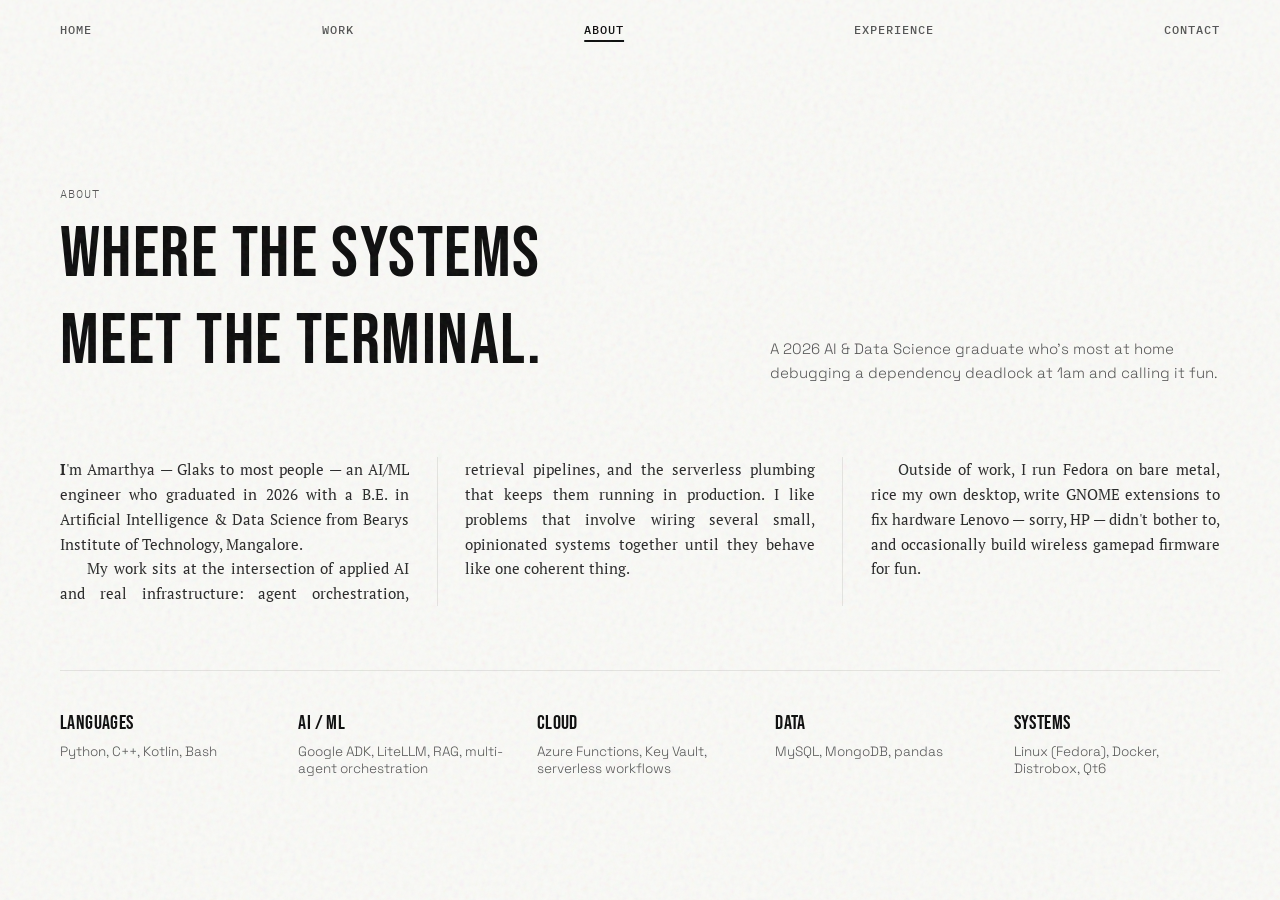
==== commit f5531bf1: "add snappy stamp reveals, focus-pulls, print-press page load flashes, and rubber stamp badge animati" ====
--- a/about.html
+++ b/about.html
@@ -14,7 +14,6 @@
 <script src="js/main.js" defer></script>
 </head>
 <body>
-<div class="bg-typo-container" aria-hidden="true"><div class="bg-typo-text">NUMPY PANDAS SCIKIT-LEARN TENSORFLOW PYTORCH FASTAPI FLASK DJANGO REQUESTS SPACY NLTK TRANSFORMERS LANGCHAIN CELERY REDIS ASYNCIO UNICORN GUNICORN MATPLOTLIB SEABORN PYTEST BLACK FLAKE8 MYPY SQLALCHEMY ALEMBIC PYDANTIC PILLOW PYYAML OPENPYXL REPORTLAB WEASYPRINT BEAUTIFULSOUP4 HTTPX CLICK TYPER DATABASES MOTOR JINJA2 LIGHTLITE ADK OPENAI GEMINI ANTHROPIC COHERE LLAMA OLLAMA CHROMA QDRANT WEAVIATE PINECONE FAISS BS4 SCRAPY SELID SELENIUM DOCKER BASH DASK RAY SPARK PYSPARK ARROW PLOTLY BOKEH DASH STREAMLIT GRADIO KIVY PYSIDE6 QT6 KOTLIN CPP AZURE AWS GCP WORKFLOWS FUNCTIONS KEYVAULT SEEDER PIPELINES PARSER AGENTS ORCHESTRATION RETRIEVAL VECTOR EMBEDDING ATTENTION TRANSFORMER MULTIAGENT SEMANTIC REVISIONS COMPILER DECODER ENCODER TOKENS LLM SYSTEM NUMPY PANDAS SCIKIT-LEARN TENSORFLOW PYTORCH FASTAPI FLASK DJANGO REQUESTS SPACY NLTK TRANSFORMERS LANGCHAIN CELERY REDIS ASYNCIO UNICORN GUNICORN MATPLOTLIB SEABORN PYTEST BLACK FLAKE8 MYPY SQLALCHEMY ALEMBIC PYDANTIC PILLOW PYYAML OPENPYXL REPORTLAB WEASYPRINT BEAUTIFULSOUP4 HTTPX CLICK TYPER DATABASES MOTOR JINJA2 LIGHTLITE ADK OPENAI GEMINI ANTHROPIC COHERE LLAMA OLLAMA CHROMA QDRANT WEAVIATE PINECONE FAISS BS4 SCRAPY SELID SELENIUM DOCKER BASH DASK RAY SPARK PYSPARK ARROW PLOTLY BOKEH DASH STREAMLIT GRADIO KIVY PYSIDE6 QT6 KOTLIN CPP AZURE AWS GCP WORKFLOWS FUNCTIONS KEYVAULT SEEDER PIPELINES PARSER AGENTS ORCHESTRATION RETRIEVAL VECTOR EMBEDDING ATTENTION TRANSFORMER MULTIAGENT SEMANTIC REVISIONS COMPILER DECODER ENCODER TOKENS LLM SYSTEM NUMPY PANDAS SCIKIT-LEARN TENSORFLOW PYTORCH FASTAPI FLASK DJANGO REQUESTS SPACY NLTK TRANSFORMERS LANGCHAIN CELERY REDIS ASYNCIO UNICORN GUNICORN MATPLOTLIB SEABORN PYTEST BLACK FLAKE8 MYPY SQLALCHEMY ALEMBIC PYDANTIC PILLOW PYYAML OPENPYXL REPORTLAB WEASYPRINT BEAUTIFULSOUP4 HTTPX CLICK TYPER DATABASES MOTOR JINJA2 LIGHTLITE ADK OPENAI GEMINI ANTHROPIC COHERE LLAMA OLLAMA CHROMA QDRANT WEAVIATE PINECONE FAISS BS4 SCRAPY SELID SELENIUM DOCKER BASH DASK RAY SPARK PYSPARK ARROW PLOTLY BOKEH DASH STREAMLIT GRADIO KIVY PYSIDE6 QT6 KOTLIN CPP AZURE AWS GCP WORKFLOWS FUNCTIONS KEYVAULT SEEDER PIPELINES PARSER AGENTS ORCHESTRATION RETRIEVAL VECTOR EMBEDDING ATTENTION TRANSFORMER MULTIAGENT SEMANTIC REVISIONS COMPILER DECODER ENCODER TOKENS LLM SYSTEM NUMPY PANDAS SCIKIT-LEARN TENSORFLOW PYTORCH FASTAPI FLASK DJANGO REQUESTS SPACY NLTK TRANSFORMERS LANGCHAIN CELERY REDIS ASYNCIO UNICORN GUNICORN MATPLOTLIB SEABORN PYTEST BLACK FLAKE8 MYPY SQLALCHEMY ALEMBIC PYDANTIC PILLOW PYYAML OPENPYXL REPORTLAB WEASYPRINT BEAUTIFULSOUP4 HTTPX CLICK TYPER DATABASES MOTOR JINJA2 LIGHTLITE ADK OPENAI GEMINI ANTHROPIC COHERE LLAMA OLLAMA CHROMA QDRANT WEAVIATE PINECONE FAISS BS4 SCRAPY SELID SELENIUM DOCKER BASH DASK RAY SPARK PYSPARK ARROW PLOTLY BOKEH DASH STREAMLIT GRADIO KIVY PYSIDE6 QT6 KOTLIN CPP AZURE AWS GCP WORKFLOWS FUNCTIONS KEYVAULT SEEDER PIPELINES PARSER AGENTS ORCHESTRATION RETRIEVAL VECTOR EMBEDDING ATTENTION TRANSFORMER MULTIAGENT SEMANTIC REVISIONS COMPILER DECODER ENCODER TOKENS LLM SYSTEM NUMPY PANDAS SCIKIT-LEARN TENSORFLOW PYTORCH FASTAPI FLASK DJANGO REQUESTS SPACY NLTK TRANSFORMERS LANGCHAIN CELERY REDIS ASYNCIO UNICORN GUNICORN MATPLOTLIB SEABORN PYTEST BLACK FLAKE8 MYPY SQLALCHEMY ALEMBIC PYDANTIC PILLOW PYYAML OPENPYXL REPORTLAB WEASYPRINT BEAUTIFULSOUP4 HTTPX CLICK TYPER DATABASES MOTOR JINJA2 LIGHTLITE ADK OPENAI GEMINI ANTHROPIC COHERE LLAMA OLLAMA CHROMA QDRANT WEAVIATE PINECONE FAISS BS4 SCRAPY SELID SELENIUM DOCKER BASH DASK RAY SPARK PYSPARK ARROW PLOTLY BOKEH DASH STREAMLIT GRADIO KIVY PYSIDE6 QT6 KOTLIN CPP AZURE AWS GCP WORKFLOWS FUNCTIONS KEYVAULT SEEDER PIPELINES PARSER AGENTS ORCHESTRATION RETRIEVAL VECTOR EMBEDDING ATTENTION TRANSFORMER MULTIAGENT SEMANTIC REVISIONS COMPILER DECODER ENCODER TOKENS LLM SYSTEM NUMPY PANDAS SCIKIT-LEARN TENSORFLOW PYTORCH FASTAPI FLASK DJANGO REQUESTS SPACY NLTK TRANSFORMERS LANGCHAIN CELERY REDIS ASYNCIO UNICORN GUNICORN MATPLOTLIB SEABORN PYTEST BLACK FLAKE8 MYPY SQLALCHEMY ALEMBIC PYDANTIC PILLOW PYYAML OPENPYXL REPORTLAB WEASYPRINT BEAUTIFULSOUP4 HTTPX CLICK TYPER DATABASES MOTOR JINJA2 LIGHTLITE ADK OPENAI GEMINI ANTHROPIC COHERE LLAMA OLLAMA CHROMA QDRANT WEAVIATE PINECONE FAISS BS4 SCRAPY SELID SELENIUM DOCKER BASH DASK RAY SPARK PYSPARK ARROW PLOTLY BOKEH DASH STREAMLIT GRADIO KIVY PYSIDE6 QT6 KOTLIN CPP AZURE AWS GCP WORKFLOWS FUNCTIONS KEYVAULT SEEDER PIPELINES PARSER AGENTS ORCHESTRATION RETRIEVAL VECTOR EMBEDDING ATTENTION TRANSFORMER MULTIAGENT SEMANTIC REVISIONS COMPILER DECODER ENCODER TOKENS LLM SYSTEM NUMPY PANDAS SCIKIT-LEARN TENSORFLOW PYTORCH FASTAPI FLASK DJANGO REQUESTS SPACY NLTK TRANSFORMERS LANGCHAIN CELERY REDIS ASYNCIO UNICORN GUNICORN MATPLOTLIB SEABORN PYTEST BLACK FLAKE8 MYPY SQLALCHEMY ALEMBIC PYDANTIC PILLOW PYYAML OPENPYXL REPORTLAB WEASYPRINT BEAUTIFULSOUP4 HTTPX CLICK TYPER DATABASES MOTOR JINJA2 LIGHTLITE ADK OPENAI GEMINI ANTHROPIC COHERE LLAMA OLLAMA CHROMA QDRANT WEAVIATE PINECONE FAISS BS4 SCRAPY SELID SELENIUM DOCKER BASH DASK RAY SPARK PYSPARK ARROW PLOTLY BOKEH DASH STREAMLIT GRADIO KIVY PYSIDE6 QT6 KOTLIN CPP AZURE AWS GCP WORKFLOWS FUNCTIONS KEYVAULT SEEDER PIPELINES PARSER AGENTS ORCHESTRATION RETRIEVAL VECTOR EMBEDDING ATTENTION TRANSFORMER MULTIAGENT SEMANTIC REVISIONS COMPILER DECODER ENCODER TOKENS LLM SYSTEM NUMPY PANDAS SCIKIT-LEARN TENSORFLOW PYTORCH FASTAPI FLASK DJANGO REQUESTS SPACY NLTK TRANSFORMERS LANGCHAIN CELERY REDIS ASYNCIO UNICORN GUNICORN MATPLOTLIB SEABORN PYTEST BLACK FLAKE8 MYPY SQLALCHEMY ALEMBIC PYDANTIC PILLOW PYYAML OPENPYXL REPORTLAB WEASYPRINT BEAUTIFULSOUP4 HTTPX CLICK TYPER DATABASES MOTOR JINJA2 LIGHTLITE ADK OPENAI GEMINI ANTHROPIC COHERE LLAMA OLLAMA CHROMA QDRANT WEAVIATE PINECONE FAISS BS4 SCRAPY SELID SELENIUM DOCKER BASH DASK RAY SPARK PYSPARK ARROW PLOTLY BOKEH DASH STREAMLIT GRADIO KIVY PYSIDE6 QT6 KOTLIN CPP AZURE AWS GCP WORKFLOWS FUNCTIONS KEYVAULT SEEDER PIPELINES PARSER AGENTS ORCHESTRATION RETRIEVAL VECTOR EMBEDDING ATTENTION TRANSFORMER MULTIAGENT SEMANTIC REVISIONS COMPILER DECODER ENCODER TOKENS LLM SYSTEM NUMPY PANDAS SCIKIT-LEARN TENSORFLOW PYTORCH FASTAPI FLASK DJANGO REQUESTS SPACY NLTK TRANSFORMERS LANGCHAIN CELERY REDIS ASYNCIO UNICORN GUNICORN MATPLOTLIB SEABORN PYTEST BLACK FLAKE8 MYPY SQLALCHEMY ALEMBIC PYDANTIC PILLOW PYYAML OPENPYXL REPORTLAB WEASYPRINT BEAUTIFULSOUP4 HTTPX CLICK TYPER DATABASES MOTOR JINJA2 LIGHTLITE ADK OPENAI GEMINI ANTHROPIC COHERE LLAMA OLLAMA CHROMA QDRANT WEAVIATE PINECONE FAISS BS4 SCRAPY SELID SELENIUM DOCKER BASH DASK RAY SPARK PYSPARK ARROW PLOTLY BOKEH DASH STREAMLIT GRADIO KIVY PYSIDE6 QT6 KOTLIN CPP AZURE AWS GCP WORKFLOWS FUNCTIONS KEYVAULT SEEDER PIPELINES PARSER AGENTS ORCHESTRATION RETRIEVAL VECTOR EMBEDDING ATTENTION TRANSFORMER MULTIAGENT SEMANTIC REVISIONS COMPILER DECODER ENCODER TOKENS LLM SYSTEM NUMPY PANDAS SCIKIT-LEARN TENSORFLOW PYTORCH FASTAPI FLASK DJANGO REQUESTS SPACY NLTK TRANSFORMERS LANGCHAIN CELERY REDIS ASYNCIO UNICORN GUNICORN MATPLOTLIB SEABORN PYTEST BLACK FLAKE8 MYPY SQLALCHEMY ALEMBIC PYDANTIC PILLOW PYYAML OPENPYXL REPORTLAB WEASYPRINT BEAUTIFULSOUP4 HTTPX CLICK TYPER DATABASES MOTOR JINJA2 LIGHTLITE ADK OPENAI GEMINI ANTHROPIC COHERE LLAMA OLLAMA CHROMA QDRANT WEAVIATE PINECONE FAISS BS4 SCRAPY SELID SELENIUM DOCKER BASH DASK RAY SPARK PYSPARK ARROW PLOTLY BOKEH DASH STREAMLIT GRADIO KIVY PYSIDE6 QT6 KOTLIN CPP AZURE AWS GCP WORKFLOWS FUNCTIONS KEYVAULT SEEDER PIPELINES PARSER AGENTS ORCHESTRATION RETRIEVAL VECTOR EMBEDDING ATTENTION TRANSFORMER MULTIAGENT SEMANTIC REVISIONS COMPILER DECODER ENCODER TOKENS LLM SYSTEM NUMPY PANDAS SCIKIT-LEARN TENSORFLOW PYTORCH FASTAPI FLASK DJANGO REQUESTS SPACY NLTK TRANSFORMERS LANGCHAIN CELERY REDIS ASYNCIO UNICORN GUNICORN MATPLOTLIB SEABORN PYTEST BLACK FLAKE8 MYPY SQLALCHEMY ALEMBIC PYDANTIC PILLOW PYYAML OPENPYXL REPORTLAB WEASYPRINT BEAUTIFULSOUP4 HTTPX CLICK TYPER DATABASES MOTOR JINJA2 LIGHTLITE ADK OPENAI GEMINI ANTHROPIC COHERE LLAMA OLLAMA CHROMA QDRANT WEAVIATE PINECONE FAISS BS4 SCRAPY SELID SELENIUM DOCKER BASH DASK RAY SPARK PYSPARK ARROW PLOTLY BOKEH DASH STREAMLIT GRADIO KIVY PYSIDE6 QT6 KOTLIN CPP AZURE AWS GCP WORKFLOWS FUNCTIONS KEYVAULT SEEDER PIPELINES PARSER AGENTS ORCHESTRATION RETRIEVAL VECTOR EMBEDDING ATTENTION TRANSFORMER MULTIAGENT SEMANTIC REVISIONS COMPILER DECODER ENCODER TOKENS LLM SYSTEM NUMPY PANDAS SCIKIT-LEARN TENSORFLOW PYTORCH FASTAPI FLASK DJANGO REQUESTS SPACY NLTK TRANSFORMERS LANGCHAIN CELERY REDIS ASYNCIO UNICORN GUNICORN MATPLOTLIB SEABORN PYTEST BLACK FLAKE8 MYPY SQLALCHEMY ALEMBIC PYDANTIC PILLOW PYYAML OPENPYXL REPORTLAB WEASYPRINT BEAUTIFULSOUP4 HTTPX CLICK TYPER DATABASES MOTOR JINJA2 LIGHTLITE ADK OPENAI GEMINI ANTHROPIC COHERE LLAMA OLLAMA CHROMA QDRANT WEAVIATE PINECONE FAISS BS4 SCRAPY SELID SELENIUM DOCKER BASH DASK RAY SPARK PYSPARK ARROW PLOTLY BOKEH DASH STREAMLIT GRADIO KIVY PYSIDE6 QT6 KOTLIN CPP AZURE AWS GCP WORKFLOWS FUNCTIONS KEYVAULT SEEDER PIPELINES PARSER AGENTS ORCHESTRATION RETRIEVAL VECTOR EMBEDDING ATTENTION TRANSFORMER MULTIAGENT SEMANTIC REVISIONS COMPILER DECODER ENCODER TOKENS LLM SYSTEM NUMPY PANDAS SCIKIT-LEARN TENSORFLOW PYTORCH FASTAPI FLASK DJANGO REQUESTS SPACY NLTK TRANSFORMERS LANGCHAIN CELERY REDIS ASYNCIO UNICORN GUNICORN MATPLOTLIB SEABORN PYTEST BLACK FLAKE8 MYPY SQLALCHEMY ALEMBIC PYDANTIC PILLOW PYYAML OPENPYXL REPORTLAB WEASYPRINT BEAUTIFULSOUP4 HTTPX CLICK TYPER DATABASES MOTOR JINJA2 LIGHTLITE ADK OPENAI GEMINI ANTHROPIC COHERE LLAMA OLLAMA CHROMA QDRANT WEAVIATE PINECONE FAISS BS4 SCRAPY SELID SELENIUM DOCKER BASH DASK RAY SPARK PYSPARK ARROW PLOTLY BOKEH DASH STREAMLIT GRADIO KIVY PYSIDE6 QT6 KOTLIN CPP AZURE AWS GCP WORKFLOWS FUNCTIONS KEYVAULT SEEDER PIPELINES PARSER AGENTS ORCHESTRATION RETRIEVAL VECTOR EMBEDDING ATTENTION TRANSFORMER MULTIAGENT SEMANTIC REVISIONS COMPILER DECODER ENCODER TOKENS LLM SYSTEM NUMPY PANDAS SCIKIT-LEARN TENSORFLOW PYTORCH FASTAPI FLASK DJANGO REQUESTS SPACY NLTK TRANSFORMERS LANGCHAIN CELERY REDIS ASYNCIO UNICORN GUNICORN MATPLOTLIB SEABORN PYTEST BLACK FLAKE8 MYPY SQLALCHEMY ALEMBIC PYDANTIC PILLOW PYYAML OPENPYXL REPORTLAB WEASYPRINT BEAUTIFULSOUP4 HTTPX CLICK TYPER DATABASES MOTOR JINJA2 LIGHTLITE ADK OPENAI GEMINI ANTHROPIC COHERE LLAMA OLLAMA CHROMA QDRANT WEAVIATE PINECONE FAISS BS4 SCRAPY SELID SELENIUM DOCKER BASH DASK RAY SPARK PYSPARK ARROW PLOTLY BOKEH DASH STREAMLIT GRADIO KIVY PYSIDE6 QT6 KOTLIN CPP AZURE AWS GCP WORKFLOWS FUNCTIONS KEYVAULT SEEDER PIPELINES PARSER AGENTS ORCHESTRATION RETRIEVAL VECTOR EMBEDDING ATTENTION TRANSFORMER MULTIAGENT SEMANTIC REVISIONS COMPILER DECODER ENCODER TOKENS LLM SYSTEM NUMPY PANDAS SCIKIT-LEARN TENSORFLOW PYTORCH FASTAPI FLASK DJANGO REQUESTS SPACY NLTK TRANSFORMERS LANGCHAIN CELERY REDIS ASYNCIO UNICORN GUNICORN MATPLOTLIB SEABORN PYTEST BLACK FLAKE8 MYPY SQLALCHEMY ALEMBIC PYDANTIC PILLOW PYYAML OPENPYXL REPORTLAB WEASYPRINT BEAUTIFULSOUP4 HTTPX CLICK TYPER DATABASES MOTOR JINJA2 LIGHTLITE ADK OPENAI GEMINI ANTHROPIC COHERE LLAMA OLLAMA CHROMA QDRANT WEAVIATE PINECONE FAISS BS4 SCRAPY SELID SELENIUM DOCKER BASH DASK RAY SPARK PYSPARK ARROW PLOTLY BOKEH DASH STREAMLIT GRADIO KIVY PYSIDE6 QT6 KOTLIN CPP AZURE AWS GCP WORKFLOWS FUNCTIONS KEYVAULT SEEDER PIPELINES PARSER AGENTS ORCHESTRATION RETRIEVAL VECTOR EMBEDDING ATTENTION TRANSFORMER MULTIAGENT SEMANTIC REVISIONS COMPILER DECODER ENCODER TOKENS LLM SYSTEM NUMPY PANDAS SCIKIT-LEARN TENSORFLOW PYTORCH FASTAPI FLASK DJANGO REQUESTS SPACY NLTK TRANSFORMERS LANGCHAIN CELERY REDIS ASYNCIO UNICORN GUNICORN MATPLOTLIB SEABORN PYTEST BLACK FLAKE8 MYPY SQLALCHEMY ALEMBIC PYDANTIC PILLOW PYYAML OPENPYXL REPORTLAB WEASYPRINT BEAUTIFULSOUP4 HTTPX CLICK TYPER DATABASES MOTOR JINJA2 LIGHTLITE ADK OPENAI GEMINI ANTHROPIC COHERE LLAMA OLLAMA CHROMA QDRANT WEAVIATE PINECONE FAISS BS4 SCRAPY SELID SELENIUM DOCKER BASH DASK RAY SPARK PYSPARK ARROW PLOTLY BOKEH DASH STREAMLIT GRADIO KIVY PYSIDE6 QT6 KOTLIN CPP AZURE AWS GCP WORKFLOWS FUNCTIONS KEYVAULT SEEDER PIPELINES PARSER AGENTS ORCHESTRATION RETRIEVAL VECTOR EMBEDDING ATTENTION TRANSFORMER MULTIAGENT SEMANTIC REVISIONS COMPILER DECODER ENCODER TOKENS LLM SYSTEM NUMPY PANDAS SCIKIT-LEARN TENSORFLOW PYTORCH FASTAPI FLASK DJANGO REQUESTS SPACY NLTK TRANSFORMERS LANGCHAIN CELERY REDIS ASYNCIO UNICORN GUNICORN MATPLOTLIB SEABORN PYTEST BLACK FLAKE8 MYPY SQLALCHEMY ALEMBIC PYDANTIC PILLOW PYYAML OPENPYXL REPORTLAB WEASYPRINT BEAUTIFULSOUP4 HTTPX CLICK TYPER DATABASES MOTOR JINJA2 LIGHTLITE ADK OPENAI GEMINI ANTHROPIC COHERE LLAMA OLLAMA CHROMA QDRANT WEAVIATE PINECONE FAISS BS4 SCRAPY SELID SELENIUM DOCKER BASH DASK RAY SPARK PYSPARK ARROW PLOTLY BOKEH DASH STREAMLIT GRADIO KIVY PYSIDE6 QT6 KOTLIN CPP AZURE AWS GCP WORKFLOWS FUNCTIONS KEYVAULT SEEDER PIPELINES PARSER AGENTS ORCHESTRATION RETRIEVAL VECTOR EMBEDDING ATTENTION TRANSFORMER MULTIAGENT SEMANTIC REVISIONS COMPILER DECODER ENCODER TOKENS LLM SYSTEM NUMPY PANDAS SCIKIT-LEARN TENSORFLOW PYTORCH FASTAPI FLASK DJANGO REQUESTS SPACY NLTK TRANSFORMERS LANGCHAIN CELERY REDIS ASYNCIO UNICORN GUNICORN MATPLOTLIB SEABORN PYTEST BLACK FLAKE8 MYPY SQLALCHEMY ALEMBIC PYDANTIC PILLOW PYYAML OPENPYXL REPORTLAB WEASYPRINT BEAUTIFULSOUP4 HTTPX CLICK TYPER DATABASES MOTOR JINJA2 LIGHTLITE ADK OPENAI GEMINI ANTHROPIC COHERE LLAMA OLLAMA CHROMA QDRANT WEAVIATE PINECONE FAISS BS4 SCRAPY SELID SELENIUM DOCKER BASH DASK RAY SPARK PYSPARK ARROW PLOTLY BOKEH DASH STREAMLIT GRADIO KIVY PYSIDE6 QT6 KOTLIN CPP AZURE AWS GCP WORKFLOWS FUNCTIONS KEYVAULT SEEDER PIPELINES PARSER AGENTS ORCHESTRATION RETRIEVAL VECTOR EMBEDDING ATTENTION TRANSFORMER MULTIAGENT SEMANTIC REVISIONS COMPILER DECODER ENCODER TOKENS LLM SYSTEM NUMPY PANDAS SCIKIT-LEARN TENSORFLOW PYTORCH FASTAPI FLASK DJANGO REQUESTS SPACY NLTK TRANSFORMERS LANGCHAIN CELERY REDIS ASYNCIO UNICORN GUNICORN MATPLOTLIB SEABORN PYTEST BLACK FLAKE8 MYPY SQLALCHEMY ALEMBIC PYDANTIC PILLOW PYYAML OPENPYXL REPORTLAB WEASYPRINT BEAUTIFULSOUP4 HTTPX CLICK TYPER DATABASES MOTOR JINJA2 LIGHTLITE ADK OPENAI GEMINI ANTHROPIC COHERE LLAMA OLLAMA CHROMA QDRANT WEAVIATE PINECONE FAISS BS4 SCRAPY SELID SELENIUM DOCKER BASH DASK RAY SPARK PYSPARK ARROW PLOTLY BOKEH DASH STREAMLIT GRADIO KIVY PYSIDE6 QT6 KOTLIN CPP AZURE AWS GCP WORKFLOWS FUNCTIONS KEYVAULT SEEDER PIPELINES PARSER AGENTS ORCHESTRATION RETRIEVAL VECTOR EMBEDDING ATTENTION TRANSFORMER MULTIAGENT SEMANTIC REVISIONS COMPILER DECODER ENCODER TOKENS LLM SYSTEM NUMPY PANDAS SCIKIT-LEARN TENSORFLOW PYTORCH FASTAPI FLASK DJANGO REQUESTS SPACY NLTK TRANSFORMERS LANGCHAIN CELERY REDIS ASYNCIO UNICORN GUNICORN MATPLOTLIB SEABORN PYTEST BLACK FLAKE8 MYPY SQLALCHEMY ALEMBIC PYDANTIC PILLOW PYYAML OPENPYXL REPORTLAB WEASYPRINT BEAUTIFULSOUP4 HTTPX CLICK TYPER DATABASES MOTOR JINJA2 LIGHTLITE ADK OPENAI GEMINI ANTHROPIC COHERE LLAMA OLLAMA CHROMA QDRANT WEAVIATE PINECONE FAISS BS4 SCRAPY SELID SELENIUM DOCKER BASH DASK RAY SPARK PYSPARK ARROW PLOTLY BOKEH DASH STREAMLIT GRADIO KIVY PYSIDE6 QT6 KOTLIN CPP AZURE AWS GCP WORKFLOWS FUNCTIONS KEYVAULT SEEDER PIPELINES PARSER AGENTS ORCHESTRATION RETRIEVAL VECTOR EMBEDDING ATTENTION TRANSFORMER MULTIAGENT SEMANTIC REVISIONS COMPILER DECODER ENCODER TOKENS LLM SYSTEM NUMPY PANDAS SCIKIT-LEARN TENSORFLOW PYTORCH FASTAPI FLASK DJANGO REQUESTS SPACY NLTK TRANSFORMERS LANGCHAIN CELERY REDIS ASYNCIO UNICORN GUNICORN MATPLOTLIB SEABORN PYTEST BLACK FLAKE8 MYPY SQLALCHEMY ALEMBIC PYDANTIC PILLOW PYYAML OPENPYXL REPORTLAB WEASYPRINT BEAUTIFULSOUP4 HTTPX CLICK TYPER DATABASES MOTOR JINJA2 LIGHTLITE ADK OPENAI GEMINI ANTHROPIC COHERE LLAMA OLLAMA CHROMA QDRANT WEAVIATE PINECONE FAISS BS4 SCRAPY SELID SELENIUM DOCKER BASH DASK RAY SPARK PYSPARK ARROW PLOTLY BOKEH DASH STREAMLIT GRADIO KIVY PYSIDE6 QT6 KOTLIN CPP AZURE AWS GCP WORKFLOWS FUNCTIONS KEYVAULT SEEDER PIPELINES PARSER AGENTS ORCHESTRATION RETRIEVAL VECTOR EMBEDDING ATTENTION TRANSFORMER MULTIAGENT SEMANTIC REVISIONS COMPILER DECODER ENCODER TOKENS LLM SYSTEM NUMPY PANDAS SCIKIT-LEARN TENSORFLOW PYTORCH FASTAPI FLASK DJANGO REQUESTS SPACY NLTK TRANSFORMERS LANGCHAIN CELERY REDIS ASYNCIO UNICORN GUNICORN MATPLOTLIB SEABORN PYTEST BLACK FLAKE8 MYPY SQLALCHEMY ALEMBIC PYDANTIC PILLOW PYYAML OPENPYXL REPORTLAB WEASYPRINT BEAUTIFULSOUP4 HTTPX CLICK TYPER DATABASES MOTOR JINJA2 LIGHTLITE ADK OPENAI GEMINI ANTHROPIC COHERE LLAMA OLLAMA CHROMA QDRANT WEAVIATE PINECONE FAISS BS4 SCRAPY SELID SELENIUM DOCKER BASH DASK RAY SPARK PYSPARK ARROW PLOTLY BOKEH DASH STREAMLIT GRADIO KIVY PYSIDE6 QT6 KOTLIN CPP AZURE AWS GCP WORKFLOWS FUNCTIONS KEYVAULT SEEDER PIPELINES PARSER AGENTS ORCHESTRATION RETRIEVAL VECTOR EMBEDDING ATTENTION TRANSFORMER MULTIAGENT SEMANTIC REVISIONS COMPILER DECODER ENCODER TOKENS LLM SYSTEM NUMPY PANDAS SCIKIT-LEARN TENSORFLOW PYTORCH FASTAPI FLASK DJANGO REQUESTS SPACY NLTK TRANSFORMERS LANGCHAIN CELERY REDIS ASYNCIO UNICORN GUNICORN MATPLOTLIB SEABORN PYTEST BLACK FLAKE8 MYPY SQLALCHEMY ALEMBIC PYDANTIC PILLOW PYYAML OPENPYXL REPORTLAB WEASYPRINT BEAUTIFULSOUP4 HTTPX CLICK TYPER DATABASES MOTOR JINJA2 LIGHTLITE ADK OPENAI GEMINI ANTHROPIC COHERE LLAMA OLLAMA CHROMA QDRANT WEAVIATE PINECONE FAISS BS4 SCRAPY SELID SELENIUM DOCKER BASH DASK RAY SPARK PYSPARK ARROW PLOTLY BOKEH DASH STREAMLIT GRADIO KIVY PYSIDE6 QT6 KOTLIN CPP AZURE AWS GCP WORKFLOWS FUNCTIONS KEYVAULT SEEDER PIPELINES PARSER AGENTS ORCHESTRATION RETRIEVAL VECTOR EMBEDDING ATTENTION TRANSFORMER MULTIAGENT SEMANTIC REVISIONS COMPILER DECODER ENCODER TOKENS LLM SYSTEM NUMPY PANDAS SCIKIT-LEARN TENSORFLOW PYTORCH FASTAPI FLASK DJANGO REQUESTS SPACY NLTK TRANSFORMERS LANGCHAIN CELERY REDIS ASYNCIO UNICORN GUNICORN MATPLOTLIB SEABORN PYTEST BLACK FLAKE8 MYPY SQLALCHEMY ALEMBIC PYDANTIC PILLOW PYYAML OPENPYXL REPORTLAB WEASYPRINT BEAUTIFULSOUP4 HTTPX CLICK TYPER DATABASES MOTOR JINJA2 LIGHTLITE ADK OPENAI GEMINI ANTHROPIC COHERE LLAMA OLLAMA CHROMA QDRANT WEAVIATE PINECONE FAISS BS4 SCRAPY SELID SELENIUM DOCKER BASH DASK RAY SPARK PYSPARK ARROW PLOTLY BOKEH DASH STREAMLIT GRADIO KIVY PYSIDE6 QT6 KOTLIN CPP AZURE AWS GCP WORKFLOWS FUNCTIONS KEYVAULT SEEDER PIPELINES PARSER AGENTS ORCHESTRATION RETRIEVAL VECTOR EMBEDDING ATTENTION TRANSFORMER MULTIAGENT SEMANTIC REVISIONS COMPILER DECODER ENCODER TOKENS LLM SYSTEM NUMPY PANDAS SCIKIT-LEARN TENSORFLOW PYTORCH FASTAPI FLASK DJANGO REQUESTS SPACY NLTK TRANSFORMERS LANGCHAIN CELERY REDIS ASYNCIO UNICORN GUNICORN MATPLOTLIB SEABORN PYTEST BLACK FLAKE8 MYPY SQLALCHEMY ALEMBIC PYDANTIC PILLOW PYYAML OPENPYXL REPORTLAB WEASYPRINT BEAUTIFULSOUP4 HTTPX CLICK TYPER DATABASES MOTOR JINJA2 LIGHTLITE ADK OPENAI GEMINI ANTHROPIC COHERE LLAMA OLLAMA CHROMA QDRANT WEAVIATE PINECONE FAISS BS4 SCRAPY SELID SELENIUM DOCKER BASH DASK RAY SPARK PYSPARK ARROW PLOTLY BOKEH DASH STREAMLIT GRADIO KIVY PYSIDE6 QT6 KOTLIN CPP AZURE AWS GCP WORKFLOWS FUNCTIONS KEYVAULT SEEDER PIPELINES PARSER AGENTS ORCHESTRATION RETRIEVAL VECTOR EMBEDDING ATTENTION TRANSFORMER MULTIAGENT SEMANTIC REVISIONS COMPILER DECODER ENCODER TOKENS LLM SYSTEM</div></div>
 
 <header>
   <nav>
@@ -40,22 +39,21 @@
 </header>
 
 <section id="about">
-  
   <div class="sec-head">
     <div>
       <div class="sec-tag">About</div>
-      <div class="sec-title">Where the systems<br>meet the terminal.</div>
+      <div class="sec-title reveal stamp-reveal">Where the systems<br>meet the terminal.</div>
     </div>
     <p class="sec-desc">A 2026 AI &amp; Data Science graduate who's most at home debugging a dependency deadlock at 1am and calling it fun.</p>
   </div>
 
   <div class="about-grid">
-    <div class="about-copy">
+    <div class="about-copy reveal focus-pull">
       <p><span class="drop-cap-letter">I</span>'m Amarthya — Glaks to most people — an AI/ML engineer who graduated in 2026 with a B.E. in Artificial Intelligence &amp; Data Science from Bearys Institute of Technology, Mangalore.</p>
       <p>My work sits at the intersection of applied AI and real infrastructure: agent orchestration, retrieval pipelines, and the serverless plumbing that keeps them running in production. I like problems that involve wiring several small, opinionated systems together until they behave like one coherent thing.</p>
       <p>Outside of work, I run Fedora on bare metal, rice my own desktop, write GNOME extensions to fix hardware Lenovo — sorry, HP — didn't bother to, and occasionally build wireless gamepad firmware for fun.</p>
     </div>
-    <div class="stack-list">
+    <div class="stack-list reveal focus-pull">
       <div class="stack-row">
         <span class="name">Languages</span>
         <span class="items">Python, C++, Kotlin, Bash</span>
@@ -78,8 +76,6 @@
       </div>
     </div>
   </div>
-  </div>
-  
 </section>
 
 <footer class="mobile-only-element reveal">
--- a/css/desktop.css
+++ b/css/desktop.css
@@ -32,11 +32,10 @@
 
 html {
   scroll-behavior: smooth;
+}
+
+body {
   background-color: var(--paper);
-}
-
-body {
-  background-color: transparent;
   color: var(--ink);
   font-family: 'Space Grotesk', sans-serif;
   font-weight: 300;
@@ -352,72 +351,79 @@
 
 /* ABOUT SECTION */
 .about-grid {
+  display: flex;
+  flex-direction: column;
+  gap: 64px;
+}
+
+.about-copy {
+  column-count: 3;
+  column-gap: 56px;
+  column-rule: 1px solid var(--border-hairline);
+  text-align: justify;
+  max-width: none;
+}
+
+.about-copy p {
+  font-family: 'PT Serif', Georgia, serif;
+  font-size: 15px;
+  line-height: 1.65;
+  color: var(--body-text);
+  margin-bottom: 0;
+  text-indent: 1.8em;
+}
+
+.about-copy p:first-child {
+  font-family: 'PT Serif', Georgia, serif;
+  font-size: 15px;
+  line-height: 1.65;
+  color: var(--body-text);
+  margin-bottom: 0;
+  text-transform: none;
+  letter-spacing: 0;
+  text-indent: 0;
+}
+
+.drop-cap-letter {
+  font-family: 'Bebas Neue', sans-serif;
+  font-size: 80px;
+  float: left;
+  line-height: 0.75;
+  margin-top: 4px;
+  margin-right: 12px;
+  color: var(--ink);
+  font-weight: bold;
+}
+
+.stack-list {
   display: grid;
-  grid-template-columns: 1fr 1fr;
-  gap: 80px;
-}
-
-.about-copy {
-  max-width: 65ch; /* cap prose lines */
-}
-
-.about-copy p {
-  font-family: 'Inter', sans-serif;
-  font-size: 15px;
-  font-weight: 300;
-  line-height: 1.8;
-  color: var(--body-text);
-  margin-bottom: 24px;
-  letter-spacing: 0.01em;
-}
-
-.about-copy p:first-child {
-  font-family: 'Bebas Neue', sans-serif;
-  font-size: 28px;
-  font-weight: normal;
-  line-height: 1.4;
-  color: var(--ink);
-  margin-bottom: 24px;
-  text-transform: uppercase;
-  letter-spacing: 0.02em;
-}
-
-.stack-list {
+  grid-template-columns: repeat(5, 1fr);
+  border-left: none;
+  border-top: 1px solid var(--border-hairline);
+  padding-left: 0;
+  padding-top: 40px;
+  gap: 32px;
+}
+
+.stack-row {
   display: flex;
   flex-direction: column;
-  border-left: 1px solid var(--border-hairline);
-  padding-left: 80px;
-}
-
-.stack-row {
-  display: grid;
-  grid-template-columns: 140px 1fr;
-  align-items: center;
-  padding: 24px 0;
-  border-bottom: 1px solid var(--border-hairline);
-  gap: 20px;
-}
-
-.stack-row:first-child {
-  padding-top: 0;
-}
-
-.stack-row:last-child {
-  border-bottom: none;
+  align-items: start;
+  gap: 8px;
 }
 
 .stack-row .name {
   font-family: 'Bebas Neue', sans-serif;
-  font-size: 24px;
+  font-size: 20px;
   text-transform: uppercase;
   letter-spacing: 0.02em;
   color: var(--ink);
 }
 
 .stack-row .items {
-  font-family: 'Inter', sans-serif;
-  font-size: 14px;
-  font-weight: 400;
+  font-family: 'Space Grotesk', sans-serif;
+  font-size: 13.5px;
+  font-weight: 300;
   color: var(--muted);
   text-align: left;
   max-width: none;
@@ -670,35 +676,6 @@
   background: var(--ink);
   color: var(--paper);
   transition: none; /* instant inversion */
-}
-
-/* FULLSCREEN TYPOGRAPHIC WATERMARK BACKGROUND */
-.bg-typo-container {
-  position: fixed !important;
-  top: 0 !important;
-  left: 0 !important;
-  width: 100vw !important;
-  height: 100vh !important;
-  z-index: -1 !important; /* render behind content */
-  overflow: hidden !important;
-  padding: 40px !important;
-  box-sizing: border-box !important;
-  user-select: none !important;
-  pointer-events: none !important;
-  opacity: 0.08 !important; /* extremely subtle background watermark text wall */
-}
-
-.bg-typo-text {
-  font-family: 'IBM Plex Mono', monospace !important;
-  font-size: 10px !important;
-  line-height: 1.45 !important;
-  color: var(--ink) !important;
-  text-align: justify !important;
-  text-transform: uppercase !important;
-  letter-spacing: 0.08em !important;
-  word-break: break-all !important;
-  width: 100% !important;
-  height: 100% !important;
 }
 
 /* RESPONSIVE OVERRIDES */
@@ -755,3 +732,154 @@
     display: none;
   }
 }
+
+/* PRESS FLASH PAGE LOAD TRANSITION */
+@keyframes pressFlash {
+  0% {
+    opacity: 0.4;
+    filter: contrast(1.8) brightness(1.3);
+  }
+  15% {
+    opacity: 0.95;
+    filter: contrast(1.4) brightness(1.1);
+  }
+  30% {
+    opacity: 0.75;
+    filter: contrast(1.6) brightness(1.2);
+  }
+  100% {
+    opacity: 1;
+    filter: contrast(1) brightness(1);
+  }
+}
+
+body {
+  animation: pressFlash 0.35s cubic-bezier(0.25, 1, 0.5, 1) forwards;
+}
+
+/* SCROLL REVEAL ANIMATIONS */
+
+/* Snappy Stamp Reveal for Titles */
+.reveal.stamp-reveal {
+  opacity: 0 !important;
+  transform: scale(1.05) translateY(-8px) !important;
+  transition: opacity 0.45s cubic-bezier(0.25, 1, 0.5, 1) !important,
+              transform 0.45s cubic-bezier(0.25, 1, 0.5, 1) !important;
+}
+.reveal.stamp-reveal.in-view {
+  opacity: 1 !important;
+  transform: scale(1) translateY(0) !important;
+}
+
+/* Blur-to-Sharp Focus Pull for Text Blocks */
+.reveal.focus-pull {
+  opacity: 0 !important;
+  transform: translateY(16px) !important;
+  filter: blur(6px) !important;
+  transition: opacity 0.6s cubic-bezier(0.16, 1, 0.3, 1) !important,
+              transform 0.6s cubic-bezier(0.16, 1, 0.3, 1) !important,
+              filter 0.6s cubic-bezier(0.16, 1, 0.3, 1) !important;
+}
+.reveal.focus-pull.in-view {
+  opacity: 1 !important;
+  transform: translateY(0) !important;
+  filter: blur(0) !important;
+}
+
+/* Staggered project list reveals */
+.work-item.reveal {
+  opacity: 0 !important;
+  transform: translateY(16px) !important;
+  transition: opacity 0.5s cubic-bezier(0.16, 1, 0.3, 1),
+              transform 0.5s cubic-bezier(0.16, 1, 0.3, 1),
+              background 0.25s cubic-bezier(0.16, 1, 0.3, 1), 
+              padding-left 0.25s cubic-bezier(0.16, 1, 0.3, 1),
+              color 0.25s cubic-bezier(0.16, 1, 0.3, 1) !important;
+}
+.work-item.reveal.in-view {
+  opacity: 1 !important;
+  transform: translateY(0) !important;
+}
+.work-item.reveal:nth-child(1) { transition-delay: 0s, 0s, 0s, 0s, 0s !important; }
+.work-item.reveal:nth-child(2) { transition-delay: 0.08s, 0.08s, 0s, 0s, 0s !important; }
+.work-item.reveal:nth-child(3) { transition-delay: 0.16s, 0.16s, 0s, 0s, 0s !important; }
+.work-item.reveal:nth-child(4) { transition-delay: 0.24s, 0.24s, 0s, 0s, 0s !important; }
+.work-item.reveal:nth-child(5) { transition-delay: 0.32s, 0.32s, 0s, 0s, 0s !important; }
+
+/* Rubber Stamp Badge ("GLAKS SYSTEMS") */
+.hero-stamp-wrapper {
+  display: flex;
+  justify-content: center;
+  margin-bottom: 24px;
+}
+.stamp-badge {
+  display: inline-block;
+  border: 1.5px dashed var(--ink);
+  padding: 6px 12px;
+  font-family: 'IBM Plex Mono', monospace;
+  font-size: 11px;
+  font-weight: 500;
+  text-transform: uppercase;
+  color: var(--ink);
+  letter-spacing: 0.12em;
+  transform: rotate(-8deg);
+  opacity: 0;
+  user-select: none;
+}
+@keyframes rubberStamp {
+  0% {
+    opacity: 0;
+    transform: scale(2) rotate(-25deg);
+    filter: blur(4px);
+  }
+  50% {
+    opacity: 0.8;
+    transform: scale(0.9) rotate(-6deg);
+    filter: blur(0);
+  }
+  65% {
+    transform: scale(1.05) rotate(-9deg);
+  }
+  80% {
+    transform: scale(0.97) rotate(-7deg);
+  }
+  100% {
+    opacity: 1;
+    transform: scale(1) rotate(-8deg);
+  }
+}
+.stamp-badge.reveal.in-view {
+  animation: rubberStamp 0.45s cubic-bezier(0.25, 1, 0.5, 1) forwards !important;
+}
+
+/* MICRO-INTERACTIONS */
+
+/* Draw underline from left-to-right on link hover */
+.contact-links a, .nav-footer a {
+  position: relative;
+  text-decoration: none;
+}
+.contact-links a::after, .nav-footer a::after {
+  content: '';
+  position: absolute;
+  width: 100%;
+  height: 1px;
+  bottom: 0;
+  left: 0;
+  background-color: currentColor;
+  transform: scaleX(0);
+  transform-origin: bottom left;
+  transition: transform 0.25s cubic-bezier(0.16, 1, 0.3, 1);
+}
+.contact-links a:hover::after, .nav-footer a:hover::after {
+  transform: scaleX(1);
+}
+
+/* Ink press tactile scale click effect on tags */
+.work-tags span, .sec-tag {
+  transition: transform 0.15s ease, opacity 0.15s ease, border-color 0.25s ease;
+}
+.work-tags span:active, .sec-tag:active {
+  transform: scale(0.92) !important;
+  opacity: 0.7 !important;
+}
--- a/css/mobile.css
+++ b/css/mobile.css
@@ -1917,7 +1917,132 @@
   }
 }
 
-/* TYPOGRAPHIC WATERMARK BACKGROUND HIDING FOR MOBILE */
-.bg-typo-container {
-  display: none !important;
-}
+/* PRESS FLASH PAGE LOAD TRANSITION */
+@keyframes pressFlash {
+  0% {
+    opacity: 0.4;
+    filter: contrast(1.8) brightness(1.3);
+  }
+  15% {
+    opacity: 0.95;
+    filter: contrast(1.4) brightness(1.1);
+  }
+  30% {
+    opacity: 0.75;
+    filter: contrast(1.6) brightness(1.2);
+  }
+  100% {
+    opacity: 1;
+    filter: contrast(1) brightness(1);
+  }
+}
+
+body {
+  animation: pressFlash 0.35s cubic-bezier(0.25, 1, 0.5, 1) forwards;
+}
+
+/* SCROLL REVEAL ANIMATIONS */
+
+/* Snappy Stamp Reveal for Titles */
+.reveal.stamp-reveal {
+  opacity: 0 !important;
+  transform: scale(1.05) translateY(-8px) !important;
+  transition: opacity 0.45s cubic-bezier(0.25, 1, 0.5, 1) !important,
+              transform 0.45s cubic-bezier(0.25, 1, 0.5, 1) !important;
+}
+.reveal.stamp-reveal.in-view {
+  opacity: 1 !important;
+  transform: scale(1) translateY(0) !important;
+}
+
+/* Blur-to-Sharp Focus Pull for Text Blocks */
+.reveal.focus-pull {
+  opacity: 0 !important;
+  transform: translateY(16px) !important;
+  filter: blur(6px) !important;
+  transition: opacity 0.6s cubic-bezier(0.16, 1, 0.3, 1) !important,
+              transform 0.6s cubic-bezier(0.16, 1, 0.3, 1) !important,
+              filter 0.6s cubic-bezier(0.16, 1, 0.3, 1) !important;
+}
+.reveal.focus-pull.in-view {
+  opacity: 1 !important;
+  transform: translateY(0) !important;
+  filter: blur(0) !important;
+}
+
+/* Staggered project list reveals */
+.work-item.reveal {
+  opacity: 0 !important;
+  transform: translateY(16px) !important;
+  transition: opacity 0.5s cubic-bezier(0.16, 1, 0.3, 1),
+              transform 0.5s cubic-bezier(0.16, 1, 0.3, 1),
+              background 0.25s cubic-bezier(0.16, 1, 0.3, 1), 
+              padding-left 0.25s cubic-bezier(0.16, 1, 0.3, 1),
+              color 0.25s cubic-bezier(0.16, 1, 0.3, 1) !important;
+}
+.work-item.reveal.in-view {
+  opacity: 1 !important;
+  transform: translateY(0) !important;
+}
+.work-item.reveal:nth-child(1) { transition-delay: 0s, 0s, 0s, 0s, 0s !important; }
+.work-item.reveal:nth-child(2) { transition-delay: 0.08s, 0.08s, 0s, 0s, 0s !important; }
+.work-item.reveal:nth-child(3) { transition-delay: 0.16s, 0.16s, 0s, 0s, 0s !important; }
+.work-item.reveal:nth-child(4) { transition-delay: 0.24s, 0.24s, 0s, 0s, 0s !important; }
+.work-item.reveal:nth-child(5) { transition-delay: 0.32s, 0.32s, 0s, 0s, 0s !important; }
+
+/* Rubber Stamp Badge ("GLAKS SYSTEMS") */
+.hero-stamp-wrapper {
+  display: flex;
+  justify-content: center;
+  margin-bottom: 20px;
+}
+.stamp-badge {
+  display: inline-block;
+  border: 1.5px dashed var(--ink);
+  padding: 6px 12px;
+  font-family: 'IBM Plex Mono', monospace;
+  font-size: 11px;
+  font-weight: 500;
+  text-transform: uppercase;
+  color: var(--ink);
+  letter-spacing: 0.12em;
+  transform: rotate(-8deg);
+  opacity: 0;
+  user-select: none;
+}
+@keyframes rubberStamp {
+  0% {
+    opacity: 0;
+    transform: scale(2) rotate(-25deg);
+    filter: blur(4px);
+  }
+  50% {
+    opacity: 0.8;
+    transform: scale(0.9) rotate(-6deg);
+    filter: blur(0);
+  }
+  65% {
+    transform: scale(1.05) rotate(-9deg);
+  }
+  80% {
+    transform: scale(0.97) rotate(-7deg);
+  }
+  100% {
+    opacity: 1;
+    transform: scale(1) rotate(-8deg);
+  }
+}
+.stamp-badge.reveal.in-view {
+  animation: rubberStamp 0.45s cubic-bezier(0.25, 1, 0.5, 1) forwards !important;
+}
+
+/* MICRO-INTERACTIONS */
+
+/* Ink press tactile scale click effect on tags */
+.work-tags span, .sec-tag {
+  transition: transform 0.15s ease, opacity 0.15s ease, border-color 0.25s ease;
+}
+.work-tags span:active, .sec-tag:active {
+  transform: scale(0.92) !important;
+  opacity: 0.7 !important;
+}
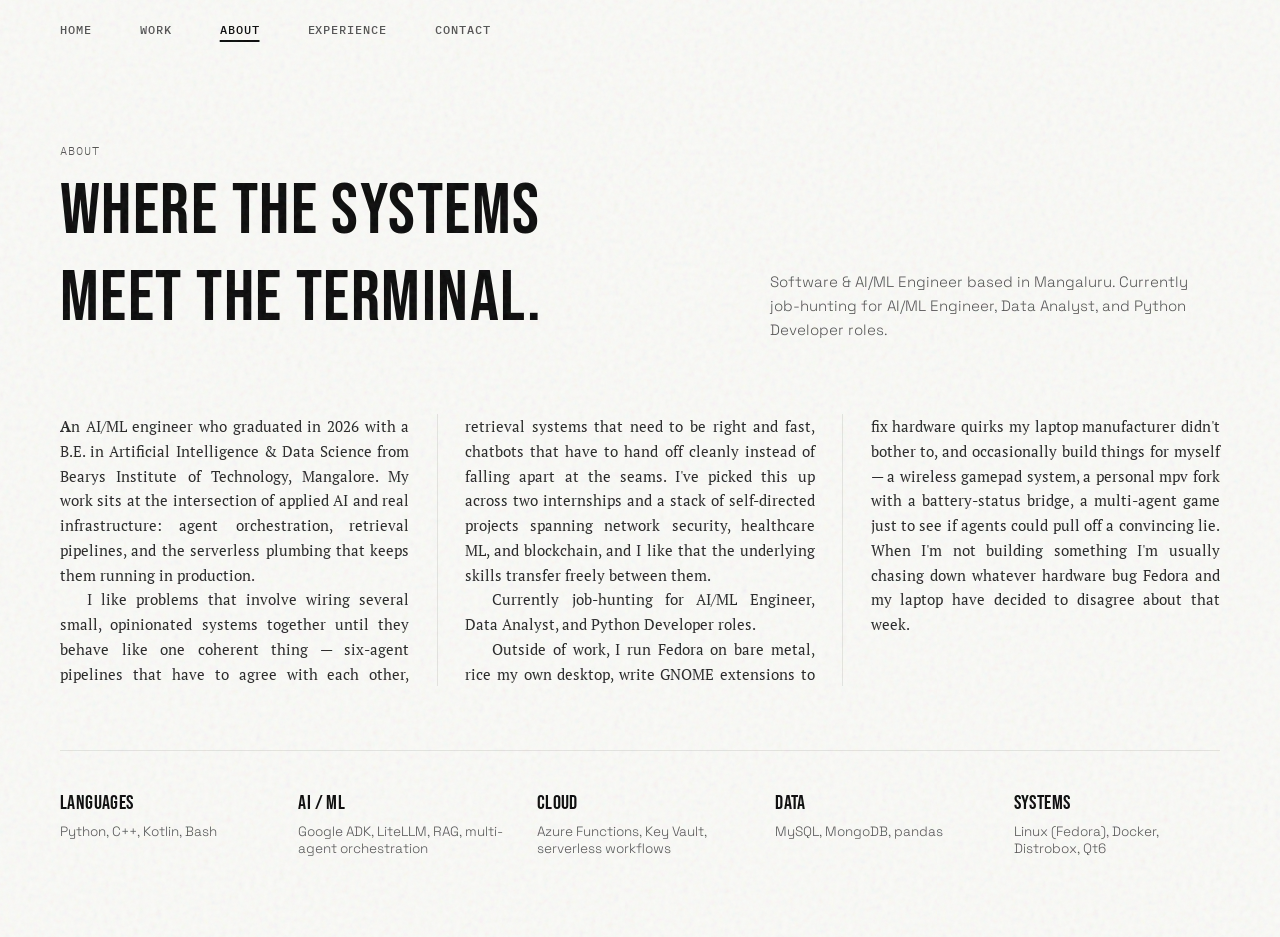
==== commit 228cc996: "update bio overview, role, location, email, and social handles across all pages" ====
--- a/about.html
+++ b/about.html
@@ -5,7 +5,7 @@
 <meta name="viewport" content="width=device-width, initial-scale=1.0, viewport-fit=cover">
 <title>About — Glaks</title>
 <meta property="og:title" content="Glaks — About">
-<meta property="og:description" content="About Amarthya S. George (Glaks) — AI/ML engineering graduate building systems at Bearys Institute of Technology.">
+<meta property="og:description" content="About Amarthya S. George — Software &amp; AI/ML Engineer.">
 <meta property="og:type" content="website">
 <link rel="preconnect" href="https://fonts.googleapis.com">
 <link href="https://fonts.googleapis.com/css2?family=League+Gothic&family=PT+Serif:ital,wght@0,400;0,700;1,400&family=IBM+Plex+Mono:wght@400;500&family=Inter:wght@300;400;500;600&family=Playfair+Display:ital,wght@0,400;0,500;0,600;1,400;1,500&display=swap" rel="stylesheet">
@@ -27,7 +27,7 @@
       <div class="nav-footer">
         <a href="https://github.com/Amarthya-sg" target="_blank" rel="noopener noreferrer">GitHub</a>
         <a href="https://linkedin.com/in/amarthya-sg" target="_blank" rel="noopener noreferrer">LinkedIn</a>
-        <a href="mailto:hello@glaks.dev">Email</a>
+        <a href="mailto:amarthyasgeorge@gmail.com">Email</a>
       </div>
     </div>
     <button class="menu-btn" aria-label="Toggle navigation menu" aria-expanded="false">
@@ -44,14 +44,15 @@
       <div class="sec-tag">About</div>
       <div class="sec-title reveal stamp-reveal">Where the systems<br>meet the terminal.</div>
     </div>
-    <p class="sec-desc">A 2026 AI &amp; Data Science graduate who's most at home debugging a dependency deadlock at 1am and calling it fun.</p>
+    <p class="sec-desc">Software &amp; AI/ML Engineer based in Mangaluru. Currently job-hunting for AI/ML Engineer, Data Analyst, and Python Developer roles.</p>
   </div>
 
   <div class="about-grid">
     <div class="about-copy reveal focus-pull">
-      <p><span class="drop-cap-letter">I</span>'m Amarthya — Glaks to most people — an AI/ML engineer who graduated in 2026 with a B.E. in Artificial Intelligence &amp; Data Science from Bearys Institute of Technology, Mangalore.</p>
-      <p>My work sits at the intersection of applied AI and real infrastructure: agent orchestration, retrieval pipelines, and the serverless plumbing that keeps them running in production. I like problems that involve wiring several small, opinionated systems together until they behave like one coherent thing.</p>
-      <p>Outside of work, I run Fedora on bare metal, rice my own desktop, write GNOME extensions to fix hardware Lenovo — sorry, HP — didn't bother to, and occasionally build wireless gamepad firmware for fun.</p>
+      <p><span class="drop-cap-letter">A</span>n AI/ML engineer who graduated in 2026 with a B.E. in Artificial Intelligence &amp; Data Science from Bearys Institute of Technology, Mangalore. My work sits at the intersection of applied AI and real infrastructure: agent orchestration, retrieval pipelines, and the serverless plumbing that keeps them running in production.</p>
+      <p>I like problems that involve wiring several small, opinionated systems together until they behave like one coherent thing — six-agent pipelines that have to agree with each other, retrieval systems that need to be right and fast, chatbots that have to hand off cleanly instead of falling apart at the seams. I've picked this up across two internships and a stack of self-directed projects spanning network security, healthcare ML, and blockchain, and I like that the underlying skills transfer freely between them.</p>
+      <p>Currently job-hunting for AI/ML Engineer, Data Analyst, and Python Developer roles.</p>
+      <p>Outside of work, I run Fedora on bare metal, rice my own desktop, write GNOME extensions to fix hardware quirks my laptop manufacturer didn't bother to, and occasionally build things for myself — a wireless gamepad system, a personal mpv fork with a battery-status bridge, a multi-agent game just to see if agents could pull off a convincing lie. When I'm not building something I'm usually chasing down whatever hardware bug Fedora and my laptop have decided to disagree about that week.</p>
     </div>
     <div class="stack-list reveal focus-pull">
       <div class="stack-row">
@@ -79,7 +80,7 @@
 </section>
 
 <footer class="mobile-only-element reveal">
-  <span>© 2026 A.S.G.</span>
+  <span>© 2026 Amarthya S. George</span>
   <span>Mangaluru, IN</span>
 </footer>
 
--- a/css/desktop.css
+++ b/css/desktop.css
@@ -140,8 +140,10 @@
 
 .navlinks {
   display: flex;
-  justify-content: space-between;
-  width: 100%;
+  justify-content: flex-start;
+  gap: 48px;
+  width: auto;
+  margin: 0;
   align-items: center;
 }
 
@@ -733,6 +735,11 @@
   }
 }
 
+/* NATIVE PAGE VIEW TRANSITIONS */
+@view-transition {
+  navigation: auto;
+}
+
 /* PRESS FLASH PAGE LOAD TRANSITION */
 @keyframes pressFlash {
   0% {
@@ -757,54 +764,79 @@
   animation: pressFlash 0.35s cubic-bezier(0.25, 1, 0.5, 1) forwards;
 }
 
+/* Staggered navigation links entrance fade-in */
+@keyframes navLinkFade {
+  from {
+    opacity: 0;
+    transform: translateY(-8px);
+  }
+  to {
+    opacity: 1;
+    transform: translateY(0);
+  }
+}
+
+.navlinks a {
+  opacity: 0;
+  animation: navLinkFade 0.45s cubic-bezier(0.16, 1, 0.3, 1) both;
+}
+.navlinks a:nth-child(1) { animation-delay: 0.1s; }
+.navlinks a:nth-child(2) { animation-delay: 0.15s; }
+.navlinks a:nth-child(3) { animation-delay: 0.2s; }
+.navlinks a:nth-child(4) { animation-delay: 0.25s; }
+.navlinks a:nth-child(5) { animation-delay: 0.3s; }
+
 /* SCROLL REVEAL ANIMATIONS */
 
 /* Snappy Stamp Reveal for Titles */
 .reveal.stamp-reveal {
-  opacity: 0 !important;
-  transform: scale(1.05) translateY(-8px) !important;
-  transition: opacity 0.45s cubic-bezier(0.25, 1, 0.5, 1) !important,
-              transform 0.45s cubic-bezier(0.25, 1, 0.5, 1) !important;
+  opacity: 0;
+  transform: scale(1.05) translateY(-8px);
+  transition: opacity 0.45s cubic-bezier(0.25, 1, 0.5, 1),
+              transform 0.45s cubic-bezier(0.25, 1, 0.5, 1);
 }
 .reveal.stamp-reveal.in-view {
-  opacity: 1 !important;
-  transform: scale(1) translateY(0) !important;
+  opacity: 1;
+  transform: scale(1) translateY(0);
+}
+.sec-title.in-view:hover, .contact-title.in-view:hover {
+  transform: translateY(-8px) scale(1.02);
 }
 
 /* Blur-to-Sharp Focus Pull for Text Blocks */
 .reveal.focus-pull {
-  opacity: 0 !important;
-  transform: translateY(16px) !important;
-  filter: blur(6px) !important;
-  transition: opacity 0.6s cubic-bezier(0.16, 1, 0.3, 1) !important,
-              transform 0.6s cubic-bezier(0.16, 1, 0.3, 1) !important,
-              filter 0.6s cubic-bezier(0.16, 1, 0.3, 1) !important;
+  opacity: 0;
+  transform: translateY(16px);
+  filter: blur(6px);
+  transition: opacity 0.6s cubic-bezier(0.16, 1, 0.3, 1),
+              transform 0.6s cubic-bezier(0.16, 1, 0.3, 1),
+              filter 0.6s cubic-bezier(0.16, 1, 0.3, 1);
 }
 .reveal.focus-pull.in-view {
-  opacity: 1 !important;
-  transform: translateY(0) !important;
-  filter: blur(0) !important;
+  opacity: 1;
+  transform: translateY(0);
+  filter: blur(0);
 }
 
 /* Staggered project list reveals */
 .work-item.reveal {
-  opacity: 0 !important;
-  transform: translateY(16px) !important;
+  opacity: 0;
+  transform: translateY(16px);
   transition: opacity 0.5s cubic-bezier(0.16, 1, 0.3, 1),
               transform 0.5s cubic-bezier(0.16, 1, 0.3, 1),
               background 0.25s cubic-bezier(0.16, 1, 0.3, 1), 
               padding-left 0.25s cubic-bezier(0.16, 1, 0.3, 1),
-              color 0.25s cubic-bezier(0.16, 1, 0.3, 1) !important;
+              color 0.25s cubic-bezier(0.16, 1, 0.3, 1);
 }
 .work-item.reveal.in-view {
-  opacity: 1 !important;
-  transform: translateY(0) !important;
-}
-.work-item.reveal:nth-child(1) { transition-delay: 0s, 0s, 0s, 0s, 0s !important; }
-.work-item.reveal:nth-child(2) { transition-delay: 0.08s, 0.08s, 0s, 0s, 0s !important; }
-.work-item.reveal:nth-child(3) { transition-delay: 0.16s, 0.16s, 0s, 0s, 0s !important; }
-.work-item.reveal:nth-child(4) { transition-delay: 0.24s, 0.24s, 0s, 0s, 0s !important; }
-.work-item.reveal:nth-child(5) { transition-delay: 0.32s, 0.32s, 0s, 0s, 0s !important; }
+  opacity: 1;
+  transform: translateY(0);
+}
+.work-item.reveal:nth-child(1) { transition-delay: 0s, 0s, 0s, 0s, 0s; }
+.work-item.reveal:nth-child(2) { transition-delay: 0.08s, 0.08s, 0s, 0s, 0s; }
+.work-item.reveal:nth-child(3) { transition-delay: 0.16s, 0.16s, 0s, 0s, 0s; }
+.work-item.reveal:nth-child(4) { transition-delay: 0.24s, 0.24s, 0s, 0s, 0s; }
+.work-item.reveal:nth-child(5) { transition-delay: 0.32s, 0.32s, 0s, 0s, 0s; }
 
 /* Rubber Stamp Badge ("GLAKS SYSTEMS") */
 .hero-stamp-wrapper {
@@ -849,7 +881,7 @@
   }
 }
 .stamp-badge.reveal.in-view {
-  animation: rubberStamp 0.45s cubic-bezier(0.25, 1, 0.5, 1) forwards !important;
+  animation: rubberStamp 0.45s cubic-bezier(0.25, 1, 0.5, 1) forwards;
 }
 
 /* MICRO-INTERACTIONS */
@@ -880,6 +912,6 @@
   transition: transform 0.15s ease, opacity 0.15s ease, border-color 0.25s ease;
 }
 .work-tags span:active, .sec-tag:active {
-  transform: scale(0.92) !important;
-  opacity: 0.7 !important;
-}
+  transform: scale(0.92);
+  opacity: 0.7;
+}
--- a/css/mobile.css
+++ b/css/mobile.css
@@ -1917,6 +1917,11 @@
   }
 }
 
+/* NATIVE PAGE VIEW TRANSITIONS */
+@view-transition {
+  navigation: auto;
+}
+
 /* PRESS FLASH PAGE LOAD TRANSITION */
 @keyframes pressFlash {
   0% {
@@ -1945,50 +1950,50 @@
 
 /* Snappy Stamp Reveal for Titles */
 .reveal.stamp-reveal {
-  opacity: 0 !important;
-  transform: scale(1.05) translateY(-8px) !important;
-  transition: opacity 0.45s cubic-bezier(0.25, 1, 0.5, 1) !important,
-              transform 0.45s cubic-bezier(0.25, 1, 0.5, 1) !important;
+  opacity: 0;
+  transform: scale(1.05) translateY(-8px);
+  transition: opacity 0.45s cubic-bezier(0.25, 1, 0.5, 1),
+              transform 0.45s cubic-bezier(0.25, 1, 0.5, 1);
 }
 .reveal.stamp-reveal.in-view {
-  opacity: 1 !important;
-  transform: scale(1) translateY(0) !important;
+  opacity: 1;
+  transform: scale(1) translateY(0);
 }
 
 /* Blur-to-Sharp Focus Pull for Text Blocks */
 .reveal.focus-pull {
-  opacity: 0 !important;
-  transform: translateY(16px) !important;
-  filter: blur(6px) !important;
-  transition: opacity 0.6s cubic-bezier(0.16, 1, 0.3, 1) !important,
-              transform 0.6s cubic-bezier(0.16, 1, 0.3, 1) !important,
-              filter 0.6s cubic-bezier(0.16, 1, 0.3, 1) !important;
+  opacity: 0;
+  transform: translateY(16px);
+  filter: blur(6px);
+  transition: opacity 0.6s cubic-bezier(0.16, 1, 0.3, 1),
+              transform 0.6s cubic-bezier(0.16, 1, 0.3, 1),
+              filter 0.6s cubic-bezier(0.16, 1, 0.3, 1);
 }
 .reveal.focus-pull.in-view {
-  opacity: 1 !important;
-  transform: translateY(0) !important;
-  filter: blur(0) !important;
+  opacity: 1;
+  transform: translateY(0);
+  filter: blur(0);
 }
 
 /* Staggered project list reveals */
 .work-item.reveal {
-  opacity: 0 !important;
-  transform: translateY(16px) !important;
+  opacity: 0;
+  transform: translateY(16px);
   transition: opacity 0.5s cubic-bezier(0.16, 1, 0.3, 1),
               transform 0.5s cubic-bezier(0.16, 1, 0.3, 1),
               background 0.25s cubic-bezier(0.16, 1, 0.3, 1), 
               padding-left 0.25s cubic-bezier(0.16, 1, 0.3, 1),
-              color 0.25s cubic-bezier(0.16, 1, 0.3, 1) !important;
+              color 0.25s cubic-bezier(0.16, 1, 0.3, 1);
 }
 .work-item.reveal.in-view {
-  opacity: 1 !important;
-  transform: translateY(0) !important;
-}
-.work-item.reveal:nth-child(1) { transition-delay: 0s, 0s, 0s, 0s, 0s !important; }
-.work-item.reveal:nth-child(2) { transition-delay: 0.08s, 0.08s, 0s, 0s, 0s !important; }
-.work-item.reveal:nth-child(3) { transition-delay: 0.16s, 0.16s, 0s, 0s, 0s !important; }
-.work-item.reveal:nth-child(4) { transition-delay: 0.24s, 0.24s, 0s, 0s, 0s !important; }
-.work-item.reveal:nth-child(5) { transition-delay: 0.32s, 0.32s, 0s, 0s, 0s !important; }
+  opacity: 1;
+  transform: translateY(0);
+}
+.work-item.reveal:nth-child(1) { transition-delay: 0s, 0s, 0s, 0s, 0s; }
+.work-item.reveal:nth-child(2) { transition-delay: 0.08s, 0.08s, 0s, 0s, 0s; }
+.work-item.reveal:nth-child(3) { transition-delay: 0.16s, 0.16s, 0s, 0s, 0s; }
+.work-item.reveal:nth-child(4) { transition-delay: 0.24s, 0.24s, 0s, 0s, 0s; }
+.work-item.reveal:nth-child(5) { transition-delay: 0.32s, 0.32s, 0s, 0s, 0s; }
 
 /* Rubber Stamp Badge ("GLAKS SYSTEMS") */
 .hero-stamp-wrapper {
@@ -2033,7 +2038,7 @@
   }
 }
 .stamp-badge.reveal.in-view {
-  animation: rubberStamp 0.45s cubic-bezier(0.25, 1, 0.5, 1) forwards !important;
+  animation: rubberStamp 0.45s cubic-bezier(0.25, 1, 0.5, 1) forwards;
 }
 
 /* MICRO-INTERACTIONS */
@@ -2043,6 +2048,6 @@
   transition: transform 0.15s ease, opacity 0.15s ease, border-color 0.25s ease;
 }
 .work-tags span:active, .sec-tag:active {
-  transform: scale(0.92) !important;
-  opacity: 0.7 !important;
-}
+  transform: scale(0.92);
+  opacity: 0.7;
+}
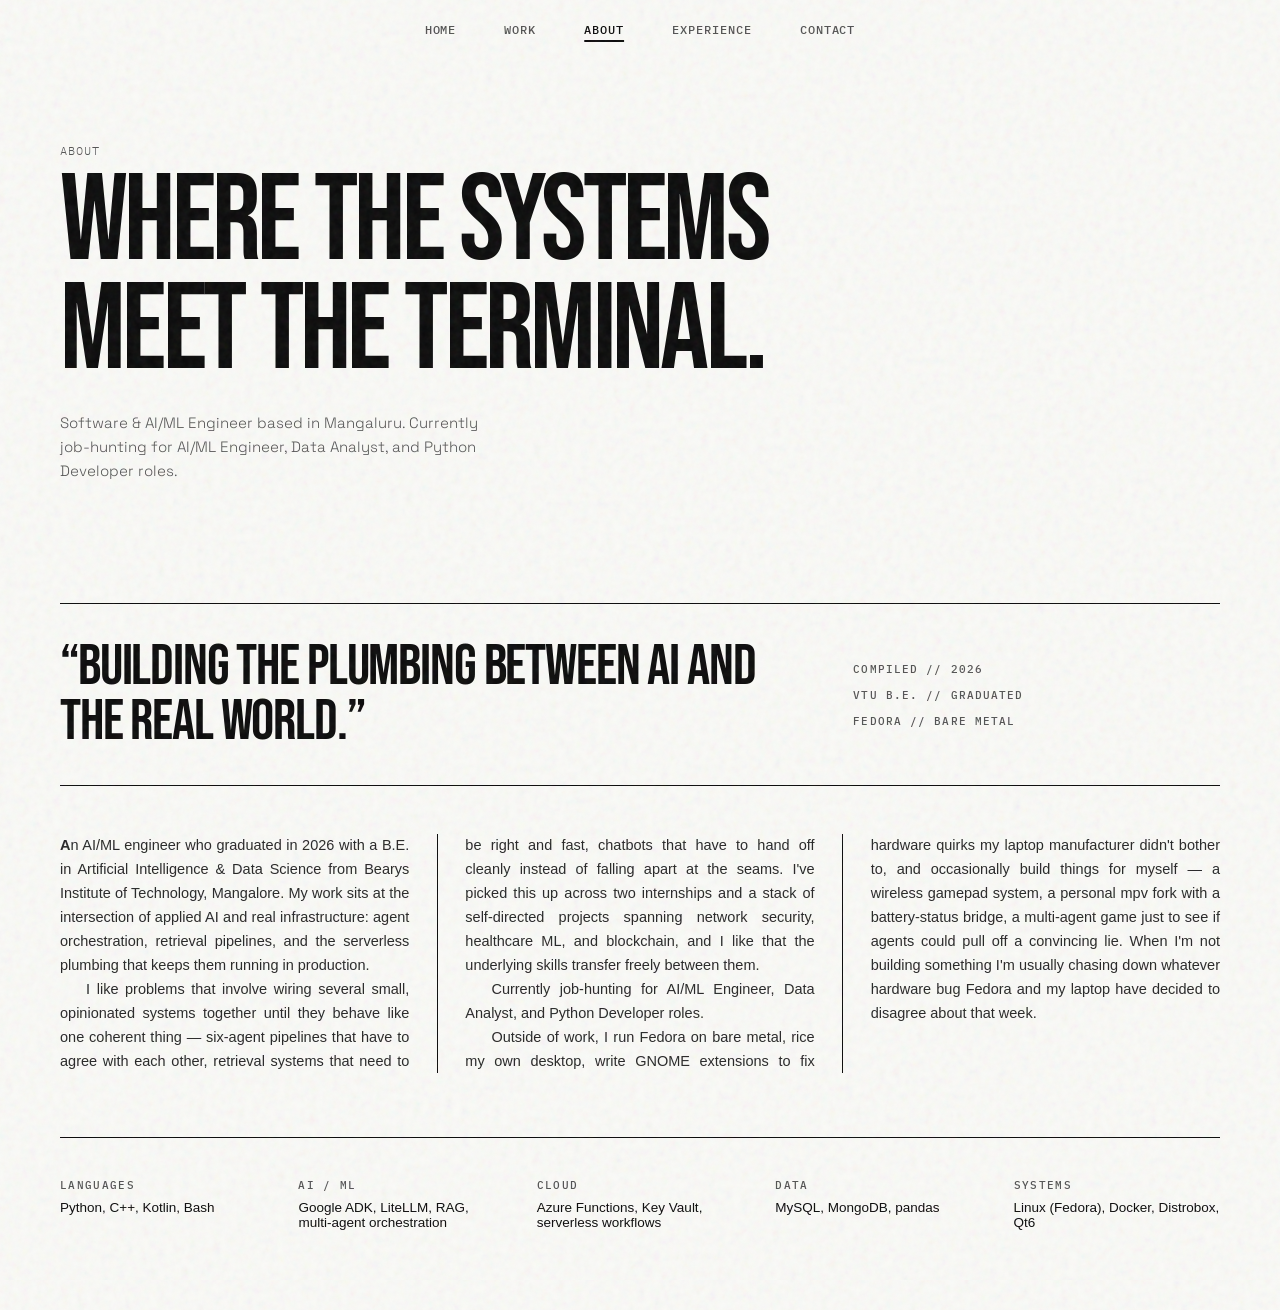
==== commit 7239ca89: "redesign About page with pure monochrome editorial styling, Inter sans paragraphs, massive Bebas Neu" ====
--- a/about.html
+++ b/about.html
@@ -47,6 +47,15 @@
     <p class="sec-desc">Software &amp; AI/ML Engineer based in Mangaluru. Currently job-hunting for AI/ML Engineer, Data Analyst, and Python Developer roles.</p>
   </div>
 
+  <div class="about-pullquote reveal focus-pull">
+    <div class="quote-text">“BUILDING THE PLUMBING BETWEEN AI AND THE REAL WORLD.”</div>
+    <div class="quote-stat">
+      <span>COMPILED // 2026</span>
+      <span>VTU B.E. // GRADUATED</span>
+      <span>Fedora // BARE METAL</span>
+    </div>
+  </div>
+
   <div class="about-grid">
     <div class="about-copy reveal focus-pull">
       <p><span class="drop-cap-letter">A</span>n AI/ML engineer who graduated in 2026 with a B.E. in Artificial Intelligence &amp; Data Science from Bearys Institute of Technology, Mangalore. My work sits at the intersection of applied AI and real infrastructure: agent orchestration, retrieval pipelines, and the serverless plumbing that keeps them running in production.</p>
--- a/css/desktop.css
+++ b/css/desktop.css
@@ -140,10 +140,10 @@
 
 .navlinks {
   display: flex;
-  justify-content: flex-start;
+  justify-content: center;
   gap: 48px;
   width: auto;
-  margin: 0;
+  margin: 0 auto;
   align-items: center;
 }
 
@@ -260,8 +260,9 @@
 
 .sec-title {
   font-family: 'Bebas Neue', sans-serif;
-  font-size: clamp(2.5rem, 6vw, 4.5rem);
-  letter-spacing: 0.02em;
+  font-size: clamp(4.5rem, 9.5vw, 9.5rem);
+  line-height: 0.9;
+  letter-spacing: -0.03em;
   text-transform: uppercase;
   display: inline-block;
   transition: transform 0.3s cubic-bezier(0.16, 1, 0.3, 1);
@@ -352,6 +353,39 @@
 }
 
 /* ABOUT SECTION */
+.about-pullquote {
+  display: grid;
+  grid-template-columns: 2fr 1fr;
+  gap: 60px;
+  border-top: 1px solid var(--ink);
+  border-bottom: 1px solid var(--ink);
+  padding: 36px 0;
+  margin: 48px 0;
+  transform-style: preserve-3d;
+}
+
+.about-pullquote .quote-text {
+  font-family: 'Bebas Neue', sans-serif;
+  font-size: clamp(2.25rem, 4.5vw, 4.5rem);
+  line-height: 0.95;
+  letter-spacing: -0.02em;
+  text-transform: uppercase;
+  color: var(--ink);
+}
+
+.about-pullquote .quote-stat {
+  display: flex;
+  flex-direction: column;
+  justify-content: center;
+  gap: 12px;
+  font-family: 'IBM Plex Mono', monospace;
+  font-size: 11px;
+  font-weight: 500;
+  text-transform: uppercase;
+  letter-spacing: 0.1em;
+  color: var(--muted);
+}
+
 .about-grid {
   display: flex;
   flex-direction: column;
@@ -361,14 +395,14 @@
 .about-copy {
   column-count: 3;
   column-gap: 56px;
-  column-rule: 1px solid var(--border-hairline);
+  column-rule: 1px solid var(--ink);
   text-align: justify;
   max-width: none;
 }
 
 .about-copy p {
-  font-family: 'PT Serif', Georgia, serif;
-  font-size: 15px;
+  font-family: 'Inter', sans-serif;
+  font-size: 14.5px;
   line-height: 1.65;
   color: var(--body-text);
   margin-bottom: 0;
@@ -376,8 +410,8 @@
 }
 
 .about-copy p:first-child {
-  font-family: 'PT Serif', Georgia, serif;
-  font-size: 15px;
+  font-family: 'Inter', sans-serif;
+  font-size: 14.5px;
   line-height: 1.65;
   color: var(--body-text);
   margin-bottom: 0;
@@ -401,7 +435,7 @@
   display: grid;
   grid-template-columns: repeat(5, 1fr);
   border-left: none;
-  border-top: 1px solid var(--border-hairline);
+  border-top: 1px solid var(--ink);
   padding-left: 0;
   padding-top: 40px;
   gap: 32px;
@@ -415,18 +449,19 @@
 }
 
 .stack-row .name {
-  font-family: 'Bebas Neue', sans-serif;
-  font-size: 20px;
-  text-transform: uppercase;
-  letter-spacing: 0.02em;
-  color: var(--ink);
+  font-family: 'IBM Plex Mono', monospace;
+  font-size: 11px;
+  font-weight: 500;
+  text-transform: uppercase;
+  letter-spacing: 0.12em;
+  color: var(--muted);
 }
 
 .stack-row .items {
-  font-family: 'Space Grotesk', sans-serif;
+  font-family: 'Inter', sans-serif;
   font-size: 13.5px;
-  font-weight: 300;
-  color: var(--muted);
+  font-weight: 400;
+  color: var(--ink);
   text-align: left;
   max-width: none;
 }
@@ -633,6 +668,8 @@
   text-align: center;
   padding-top: 100px;
   padding-bottom: 100px;
+  perspective: 1200px;
+  transform-style: preserve-3d;
 }
 
 .contact-wrap .sec-tag {
@@ -649,8 +686,26 @@
   max-width: 850px;
   margin: 0 auto 56px;
   display: inline-block;
+  position: relative;
   transition: transform 0.3s cubic-bezier(0.16, 1, 0.3, 1);
   transform-style: preserve-3d;
+}
+
+.contact-title::after {
+  content: attr(data-text);
+  position: absolute;
+  left: 0;
+  top: 0;
+  width: 100%;
+  color: transparent;
+  text-shadow: 0 0 16px rgba(10, 10, 10, 0.45);
+  transform-origin: 50% 100%;
+  transform: rotateX(75deg) scaleY(2.0);
+  filter: blur(5px);
+  opacity: 0.65;
+  pointer-events: none;
+  z-index: -1;
+  white-space: pre-wrap;
 }
 
 .contact-title:hover {
@@ -915,3 +970,37 @@
   transform: scale(0.92);
   opacity: 0.7;
 }
+
+/* RECEDING TEXT PLANE */
+.receding-plane-container {
+  position: relative;
+  width: 100%;
+  height: 280px;
+  overflow: hidden;
+  margin-top: 24px;
+}
+
+.receding-plane-pivot {
+  position: absolute;
+  inset: 0;
+  display: flex;
+  align-items: center;
+  justify-content: center;
+  perspective: 200px;
+  transform-style: preserve-3d;
+}
+
+.receding-plane-text {
+  width: 100%;
+  max-width: 850px;
+  font-family: 'Bebas Neue', sans-serif;
+  font-size: clamp(2rem, 5.5vw, 4.5rem);
+  font-weight: bold;
+  text-transform: uppercase;
+  color: var(--muted);
+  text-align: center;
+  line-height: 1.0;
+  letter-spacing: -0.01em;
+  transform: rotateX(36deg) translateY(0px) translateZ(10px);
+  transform-style: preserve-3d;
+}
--- a/css/mobile.css
+++ b/css/mobile.css
@@ -2051,3 +2051,38 @@
   transform: scale(0.92);
   opacity: 0.7;
 }
+
+/* RECEDING TEXT PLANE */
+.receding-plane-container {
+  position: relative;
+  width: 100%;
+  height: 160px;
+  overflow: hidden;
+  margin-top: 16px;
+  margin-bottom: 24px;
+}
+
+.receding-plane-pivot {
+  position: absolute;
+  inset: 0;
+  display: flex;
+  align-items: center;
+  justify-content: center;
+  perspective: 200px;
+  transform-style: preserve-3d;
+}
+
+.receding-plane-text {
+  width: 100%;
+  max-width: 600px;
+  font-family: 'League Gothic', sans-serif;
+  font-size: clamp(1.8rem, 8vw, 3.5rem);
+  font-weight: bold;
+  text-transform: uppercase;
+  color: var(--muted);
+  text-align: center;
+  line-height: 0.95;
+  letter-spacing: -0.01em;
+  transform: rotateX(32deg) translateY(0px) translateZ(10px);
+  transform-style: preserve-3d;
+}
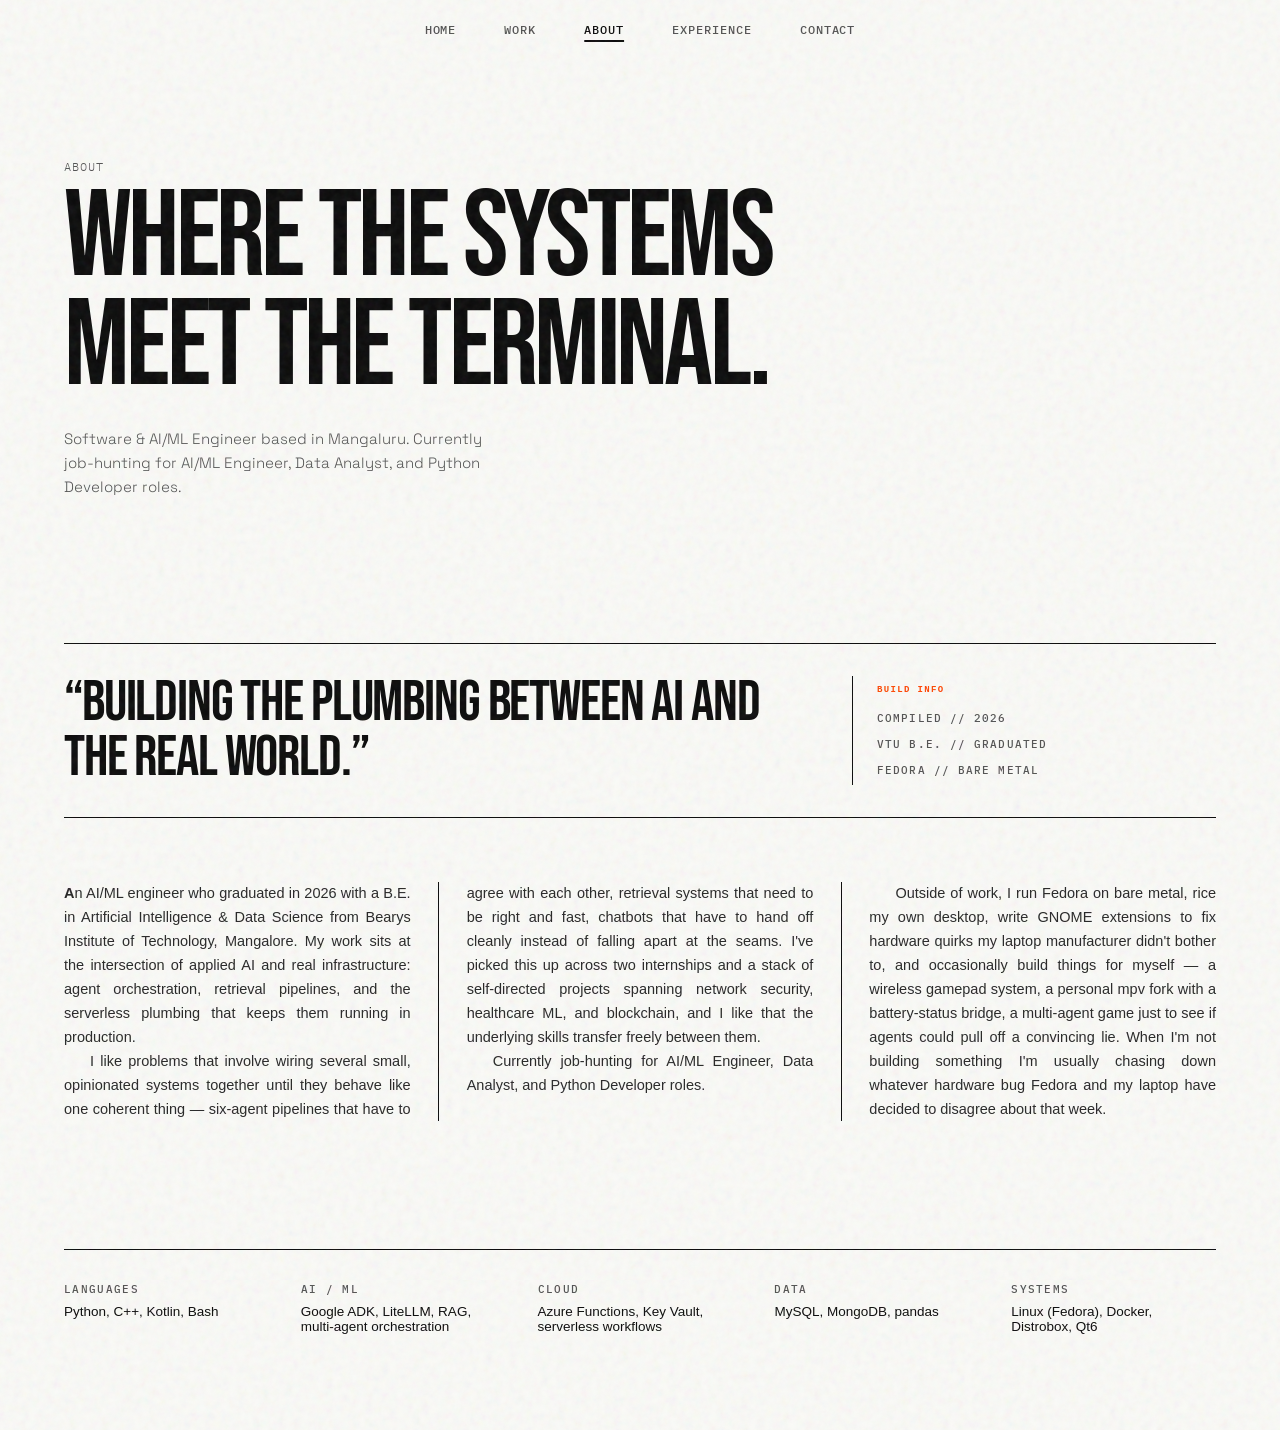
==== commit 1987dbd8: "migration to clean root folder layout, custom cursor removal, vertical spacing normalized to 32px gr" ====
--- a/about.html
+++ b/about.html
@@ -50,6 +50,7 @@
   <div class="about-pullquote reveal focus-pull">
     <div class="quote-text">“BUILDING THE PLUMBING BETWEEN AI AND THE REAL WORLD.”</div>
     <div class="quote-stat">
+      <span class="stat-label">BUILD INFO</span>
       <span>COMPILED // 2026</span>
       <span>VTU B.E. // GRADUATED</span>
       <span>Fedora // BARE METAL</span>
--- a/css/desktop.css
+++ b/css/desktop.css
@@ -114,7 +114,7 @@
 }
 
 .wrap {
-  padding: 0 60px;
+  padding: 0 clamp(48px, 6vw, 64px);
 }
 
 /* Structural outer frame (Removed) */
@@ -134,7 +134,7 @@
   display: flex;
   justify-content: space-between;
   align-items: center;
-  padding: 22px 60px;
+  padding: 22px clamp(48px, 6vw, 64px);
   position: relative;
 }
 
@@ -230,7 +230,7 @@
 
 /* LAYOUT & SECTIONS */
 section {
-  padding: 80px 60px;
+  padding: 96px clamp(48px, 6vw, 64px);
   width: 100%;
   position: relative;
   flex: 1;
@@ -353,14 +353,18 @@
 }
 
 /* ABOUT SECTION */
+#about .sec-head {
+  margin-bottom: 64px;
+}
+
 .about-pullquote {
   display: grid;
   grid-template-columns: 2fr 1fr;
   gap: 60px;
   border-top: 1px solid var(--ink);
   border-bottom: 1px solid var(--ink);
-  padding: 36px 0;
-  margin: 48px 0;
+  padding: 32px 0;
+  margin: 64px 0;
   transform-style: preserve-3d;
 }
 
@@ -384,6 +388,16 @@
   text-transform: uppercase;
   letter-spacing: 0.1em;
   color: var(--muted);
+  border-left: 1px solid var(--border);
+  padding-left: 24px;
+}
+
+.stat-label {
+  font-size: 9px;
+  letter-spacing: 0.15em;
+  color: var(--accent);
+  margin-bottom: 4px;
+  font-weight: 600;
 }
 
 .about-grid {
@@ -437,7 +451,8 @@
   border-left: none;
   border-top: 1px solid var(--ink);
   padding-left: 0;
-  padding-top: 40px;
+  padding-top: 32px;
+  margin-top: 64px;
   gap: 32px;
 }
 
@@ -571,7 +586,7 @@
   gap: 60px;
   border-top: 1px solid var(--border);
   background: transparent;
-  padding: 40px 0;
+  padding: 64px 0;
   margin-bottom: 0;
 }
 
@@ -641,8 +656,8 @@
   grid-template-columns: 1fr 1fr;
   gap: 60px;
   border-top: 1px solid var(--border);
-  padding-top: 40px;
-  margin-top: 40px;
+  padding-top: 64px;
+  margin-top: 64px;
 }
 
 .edu-block h4 {
@@ -752,43 +767,7 @@
   }
 }
 
-/* CUSTOM TRAILING MOUSE EFFECT */
-@media (pointer: fine) {
-  .custom-cursor {
-    display: block;
-    position: fixed;
-    top: -16px;
-    left: -16px;
-    width: 32px;
-    height: 32px;
-    border: 1px solid var(--ink);
-    background: transparent;
-    border-radius: 50% !important;
-    pointer-events: none;
-    z-index: 99999;
-    opacity: 0;
-    transition: width 0.25s cubic-bezier(0.16, 1, 0.3, 1), 
-                height 0.25s cubic-bezier(0.16, 1, 0.3, 1), 
-                top 0.25s cubic-bezier(0.16, 1, 0.3, 1), 
-                left 0.25s cubic-bezier(0.16, 1, 0.3, 1),
-                background 0.25s ease,
-                opacity 0.2s ease;
-  }
-
-  .custom-cursor.hover {
-    width: 56px;
-    height: 56px;
-    top: -28px;
-    left: -28px;
-    background: rgba(10, 10, 10, 0.04);
-  }
-}
-
-@media (pointer: coarse) {
-  .custom-cursor {
-    display: none;
-  }
-}
+
 
 /* NATIVE PAGE VIEW TRANSITIONS */
 @view-transition {
